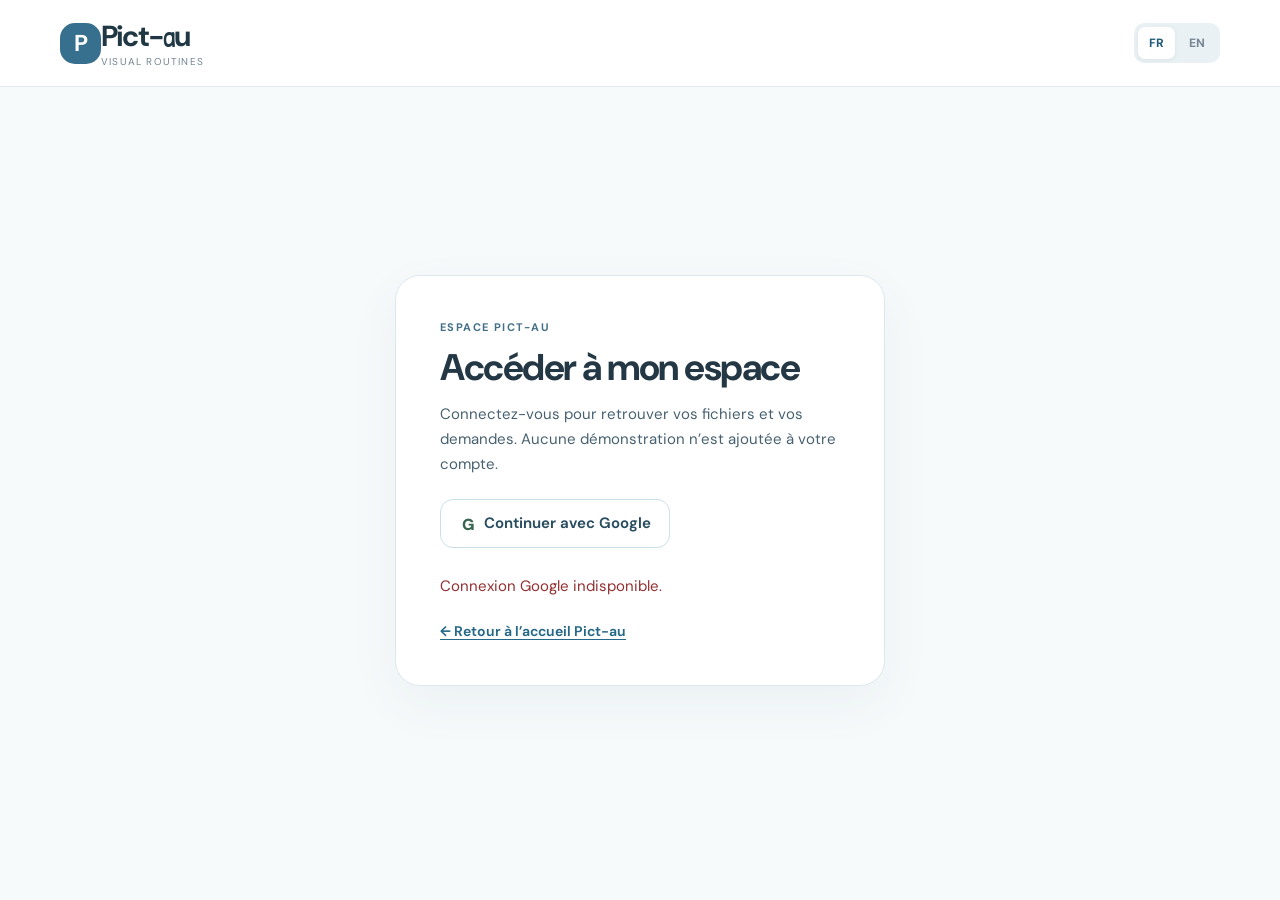
==== app/index.html @ 77f5c8ae "deploy(pictau): client et admin sécurisés — source f7d0f6900163" ====
<!doctype html>
<html lang="fr">
  <head>
    <meta charset="UTF-8" />
    <meta name="viewport" content="width=device-width, initial-scale=1, viewport-fit=cover" />
    <meta name="theme-color" content="#f5f5f2" />
    <meta name="description" content="Pict-au — bibliothèque de pictogrammes et routines visuelles." />
    <title>Pict-au — Pictogrammes et routines</title>
    <link rel="preconnect" href="https://fonts.googleapis.com" />
    <link rel="preconnect" href="https://fonts.gstatic.com" crossorigin />
    <link href="https://fonts.googleapis.com/css2?family=DM+Sans:wght@400;500;600;700&family=Patrick+Hand&display=swap" rel="stylesheet" />
    <link rel="stylesheet" href="./src/styles.css" />
    <link rel="stylesheet" href="./src/landing.css" />
  <meta name="pictau-site-app" content="true"></head>
  <body>
    <div id="app"></div>
    <noscript>Activez JavaScript pour utiliser Pict-au.</noscript>
    <script type="module" src="./src/app.js"></script>
  </body>
</html>
---- app/src/styles.css ----
:root{font-family:"DM Sans",system-ui,-apple-system,BlinkMacSystemFont,"Segoe UI",sans-serif;color:#25313b;background:#f4f5f3;font-synthesis:none}*{box-sizing:border-box}body{margin:0;min-width:320px}button,input,select{font:inherit}button{cursor:pointer}button:disabled{cursor:not-allowed;opacity:.45}button:focus-visible,input:focus-visible,select:focus-visible{outline:3px solid #84b0e9;outline-offset:2px}a{color:inherit}svg{display:block}p{line-height:1.58}.app-shell{display:grid;grid-template-columns:245px minmax(0,1fr);min-height:100vh}.sidebar{background:#fff;border-right:1px solid #e9eceb;padding:30px 17px 20px;position:sticky;top:0;align-self:start;height:100vh;display:flex;flex-direction:column;gap:25px}.brand{display:inline-flex;align-items:center;gap:11px;text-decoration:none;margin:0 12px}.brand-mark{width:41px;height:41px;background:#376f9e;color:#fff;border-radius:14px;display:grid;place-items:center;font-size:23px;font-weight:700;box-shadow:0 8px 14px #376f9e21}.brand-text{font-size:29px;letter-spacing:-1.8px;font-weight:700;line-height:1.05;color:#243442;white-space:nowrap}.brand-hand{font-family:"Patrick Hand","Comic Sans MS",cursive;font-weight:400;display:inline-block;font-size:1.12em;vertical-align:-.03em}.brand-caption{font-size:10px;letter-spacing:.12em;color:#94a1ac;text-transform:uppercase;margin-top:3px}.side-label{font-size:11px;font-weight:700;text-transform:uppercase;letter-spacing:.14em;color:#a0abb0;margin:4px 12px 8px}.side-links{display:grid;gap:5px}.side-link{border:0;background:transparent;display:flex;align-items:center;gap:13px;width:100%;color:#697985;border-radius:12px;padding:13px 14px;text-align:left;font-size:14px;font-weight:600;transition:background .15s,color .15s}.side-link:hover{background:#f2f6fa;color:#346d9a}.side-link.active{color:#296496;background:#e9f2f8}.side-link .nav-icon{width:20px;height:20px;flex:0 0 auto}.side-count{background:#d5e6f2;border-radius:8px;font-size:11px;padding:2px 7px;margin-left:auto;color:#265b81}.sidebar-footer{margin-top:auto;background:#f4f7f8;border-radius:15px;padding:16px;color:#667884}.sidebar-footer strong{display:block;color:#2a4355;font-size:13px;margin-bottom:6px}.sidebar-footer p{font-size:12px;margin:0;line-height:1.5}.workspace{min-width:0}.topbar{height:84px;background:#fafbfa;border-bottom:1px solid #e9edec;display:flex;align-items:center;justify-content:space-between;padding:0 clamp(20px,4vw,58px);gap:16px}.topbar-heading{display:flex;align-items:center;gap:12px}.eyebrow{font-size:10px;font-weight:800;letter-spacing:.16em;color:#8796a0;text-transform:uppercase}.topbar-title{font-size:18px;font-weight:700;color:#263b49;margin:3px 0 0}.topbar-actions{display:flex;align-items:center;gap:12px}.lang-switch{display:flex;gap:3px;background:#e9eef0;padding:4px;border-radius:10px}.lang-btn{border:0;border-radius:7px;background:transparent;padding:8px 11px;color:#778793;font-size:12px;font-weight:800}.lang-btn.active{background:white;color:#285f8c;box-shadow:0 1px 5px #00000010}.avatar{width:34px;height:34px;border-radius:50%;background:#dcecf5;display:grid;place-items:center;color:#31698e;font-weight:800;font-size:13px}.main{max-width:1510px;margin:0 auto;padding:34px clamp(20px,4vw,58px) 80px}.page-intro{display:flex;align-items:center;justify-content:space-between;gap:24px;margin-bottom:26px}.page-intro h1{font-size:clamp(26px,3vw,36px);margin:0 0 8px;letter-spacing:-1.4px;color:#263b49;line-height:1.15}.page-intro p{color:#7b8a95;margin:0;font-size:14px}.count-badge{white-space:nowrap;background:#e8f1f7;border-radius:9px;padding:9px 12px;color:#3977a6;font-size:12px;font-weight:700}.hero{background:linear-gradient(108deg,#eaf2f9 0%,#e0eff2 100%);border:1px solid #dbe7ec;border-radius:20px;min-height:200px;padding:30px 36px;display:grid;grid-template-columns:minmax(0,1fr) 230px;position:relative;overflow:hidden;gap:20px;margin-bottom:25px}.hero::after{content:"";position:absolute;width:320px;height:320px;border:1px solid #b6d2e2;border-radius:50%;right:-160px;bottom:-225px}.hero-label{font-size:10px;text-transform:uppercase;letter-spacing:.18em;font-weight:800;color:#5986a4;margin-bottom:14px}.hero h2{font-size:clamp(22px,2.6vw,30px);letter-spacing:-1.25px;line-height:1.18;max-width:490px;margin:0 0 11px;color:#22455c}.hero p{font-size:13px;max-width:480px;color:#638094;margin:0 0 22px}.hero-display{display:flex;align-items:center;justify-content:center;transform:rotate(8deg)}.hero-icon{width:132px;height:132px;background:white;box-shadow:0 18px 28px #376f9e26;border-radius:17px;display:grid;place-items:center;padding:18px;border:7px solid #356fa0}.hero-icon svg{width:100%;height:100%}.btn{border:1px solid transparent;border-radius:11px;display:inline-flex;align-items:center;justify-content:center;gap:9px;padding:11px 17px;font-size:13px;font-weight:700;min-height:43px;white-space:nowrap}.btn-primary{background:#3476a7;color:#fff;box-shadow:0 5px 12px #3476a720}.btn-primary:hover:not(:disabled){background:#255f8e}.btn-light{background:white;border-color:#dce5eb;color:#4c6f88}.btn-light:hover:not(:disabled){background:#f5f9fc}.btn-quiet{background:transparent;border-color:#dce4e8;color:#597489}.btn-small{min-height:34px;padding:7px 10px;font-size:12px;border-radius:9px}.btn-icon{width:17px;height:17px}.toolbar{background:#fff;border:1px solid #ebeeef;box-shadow:0 4px 12px #182f4b05;border-radius:16px;padding:17px 18px;display:flex;align-items:end;gap:14px;margin-bottom:25px;flex-wrap:wrap}.control{display:grid;gap:7px;min-width:0}.control>label{font-size:11px;font-weight:700;color:#6e808e}.control input:not([type="checkbox"]):not([type="color"]):not([type="range"]),.control select{border:1px solid #e1e7eb;background:#fff;border-radius:9px;height:43px;padding:0 12px;color:#3d5363;min-width:0;width:100%;outline-offset:2px}.search-field{flex:2 1 260px}.search-input-wrap{display:flex;position:relative;align-items:center}.search-input-wrap .nav-icon{position:absolute;left:14px;color:#9daab4}.search-input-wrap input{padding-left:42px!important}.filter-field{flex:1 1 160px}.section-heading{display:flex;align-items:center;justify-content:space-between;gap:12px;margin:0 0 15px}.section-heading h2{font-size:18px;letter-spacing:-.5px;margin:0;color:#2a4251}.section-heading .muted{font-size:12px}.muted{color:#8695a0}.picto-grid{display:grid;grid-template-columns:repeat(4,minmax(0,1fr));gap:18px}.sample-card{background:#fff;border:1px solid #e9eff0;border-radius:16px;padding:14px;min-width:0;transition:box-shadow .16s,transform .16s}.sample-card:hover{box-shadow:0 12px 26px #1b415811;transform:translateY(-2px)}.sample-visual{min-height:157px;background:#f4f6f5;border-radius:11px;display:grid;place-items:center;padding:14px}.sample-visual .picto{max-width:138px;max-height:138px}.sample-meta{padding:12px 2px 8px}.sample-title{font-size:14px;font-weight:800;color:#2b4050;white-space:nowrap;overflow:hidden;text-overflow:ellipsis}.sample-theme{font-size:11px;color:#97a3ab;margin-top:5px}.card-actions{display:flex;gap:7px;justify-content:space-between}.card-actions .btn{flex:1}.empty{background:white;border:1px dashed #d9e3e9;border-radius:17px;text-align:center;padding:54px 20px;color:#6e8292}.empty h2{color:#304d62;margin:12px 0 6px}.empty p{max-width:430px;margin:0 auto 22px;font-size:13px}.empty-icon{background:#edf4f8;color:#3f7ea6;border-radius:18px;display:grid;place-items:center;margin:0 auto;width:66px;height:66px}.empty-icon svg{width:30px;height:30px}.picto{display:flex;flex-direction:column;overflow:hidden;background:white;border:var(--stroke,1.2mm) solid #101316;width:100%;height:100%;min-width:0;min-height:0}.picto-art{flex:1;min-height:0;padding:11%;display:grid;place-items:center;overflow:hidden}.picto-art svg{width:100%;height:100%;max-height:100%}.picto-label{flex:none;height:var(--band,12mm);border-top:var(--line,.8mm) solid #111;display:flex;align-items:center;justify-content:center;padding:1mm 2mm;overflow:hidden;color:var(--fontcolor,#111);font-size:var(--font,14pt);font-family:"Patrick Hand","Comic Sans MS",cursive;white-space:nowrap;text-align:center;line-height:1}.picto-thumbnail{width:125px;height:125px;--band:26px;--stroke:3px;--line:2px;--font:15px}.picto-thumbnail .picto-art{padding:8%}.color-shell{padding:var(--colorwidth,4px);background:var(--bordercolor,#4775a9);display:inline-grid;place-items:stretch;line-height:0}.color-shell.no-color{padding:0;background:transparent}.page-two-col{display:grid;grid-template-columns:minmax(0,1.4fr) minmax(295px,.8fr);align-items:start;gap:22px}.panel{border:1px solid #e8eff0;border-radius:17px;background:white;padding:22px;min-width:0}.panel-title{margin:0 0 8px;font-size:18px;color:#2b4353;letter-spacing:-.5px}.panel-copy{margin:0 0 20px;color:#8797a2;font-size:13px}.routine-stage{background:#f5f7f7;border:1px dashed #d3e0e5;border-radius:15px;padding:22px 17px;overflow-x:auto;min-height:210px;display:flex;align-items:center;scrollbar-width:thin}.routine-strip{display:flex;flex:0 0 auto;width:max-content;gap:var(--gap,1.2mm);background:var(--routine-color,#4775a9);padding:var(--edge,1.2mm);line-height:0}.routine-strip.no-color{background:#fff}.routine-strip .picto{flex:0 0 auto;width:var(--width);height:var(--height);--stroke:var(--stroke-value);--band:var(--band-value);--font:var(--font-value);--line:var(--line-value)}.routine-strip .picto-art{padding:9%}.routine-strip .picto-label{font-family:"Patrick Hand","Comic Sans MS",cursive}.routine-items{margin-top:19px;display:grid;gap:8px}.routine-line{display:flex;align-items:center;gap:9px;border:1px solid #edf0f1;border-radius:10px;padding:10px 11px;min-width:0}.routine-number{background:#e8f2f8;color:#4279a1;border-radius:8px;padding:5px 8px;font-size:12px;font-weight:800}.routine-name{flex:1;font-size:13px;font-weight:700;min-width:0;overflow:hidden;text-overflow:ellipsis;white-space:nowrap}.mini-btn{border:1px solid #e0e8eb;border-radius:7px;background:#fff;color:#648092;display:grid;place-items:center;min-width:29px;height:29px}.mini-btn:hover:not(:disabled){background:#eaf3fa}.mini-btn svg{width:14px;height:14px}.settings-grid{display:grid;grid-template-columns:1fr 1fr;gap:15px}.full-span{grid-column:1/-1}.range-header{display:flex;justify-content:space-between;align-items:center;font-size:12px;color:#627587}.range-header output{font-weight:800;color:#315f84}input[type="range"]{accent-color:#3975a5;width:100%}.color-select{display:flex;gap:9px;align-items:center}.color-select input[type="color"]{width:44px;height:43px;border:1px solid #d8e5e9;padding:3px;border-radius:9px;background:white;cursor:pointer}.color-select small{font-size:12px;color:#7d8c95}.toggle-row{display:flex;align-items:center;gap:9px;color:#50697b;font-size:12px}.toggle-row input{accent-color:#3975a5}.notice{padding:12px 14px;background:#fff8e7;color:#8d6931;border:1px solid #f1dfaf;border-radius:10px;font-size:12px;line-height:1.5}.notice.blue{background:#edf6fb;border-color:#d4e5ee;color:#53768e}.page-bottom{margin-top:22px;border-top:1px solid #e2e8e9;padding-top:15px;font-size:11px;color:#9aa7af}.admin-title{display:flex;gap:9px;align-items:center}.admin-title .label-tag{background:#fff1dc;color:#b0803c;border-radius:6px;padding:4px 8px;font-size:10px;font-weight:800}.admin-stage{min-height:360px;background:#f5f7f7;border:1px dashed #d3e0e5;border-radius:14px;display:flex;justify-content:center;align-items:center;padding:25px;overflow:auto}.admin-stage .picto-wrapper{width:max-content}.admin-preview-caption{color:#7e919d;text-align:center;font-size:12px;margin:14px 0 0}.admin-actions{display:flex;gap:10px;flex-wrap:wrap}.table-tags{display:flex;gap:7px;flex-wrap:wrap;margin-bottom:22px}.tag{background:#f3f7f9;border:1px solid #e2ebef;border-radius:999px;padding:8px 13px;font-size:12px;color:#567487;font-weight:700;white-space:nowrap}.tag.active{background:#3373a3;color:#fff;border-color:#3373a3}.toast{position:fixed;z-index:20;bottom:28px;right:28px;background:#243e50;color:#fff;border-radius:12px;box-shadow:0 12px 30px #0002;padding:13px 18px;max-width:400px;font-size:13px}.mobile-nav{display:none}.mobile-brand{display:none}.tablet-note{font-size:12px;color:#8495a0}.print-sheet{display:none}.skip{position:absolute;top:-60px;left:10px;padding:10px 14px;background:#fff;z-index:100}.skip:focus{top:10px}
@media (max-width:1240px){.picto-grid{grid-template-columns:repeat(3,minmax(0,1fr))}.page-two-col{grid-template-columns:minmax(0,1fr) minmax(260px,.82fr)}.hero{grid-template-columns:1fr 150px}}
@media (max-width:1030px){.app-shell{grid-template-columns:76px minmax(0,1fr)}.sidebar{padding:22px 10px}.sidebar .brand-text,.side-label,.side-link span,.side-count,.sidebar-footer,.brand-caption{display:none}.sidebar .brand{margin:0 auto}.side-link{justify-content:center;padding:14px 0}.side-link .nav-icon{width:22px;height:22px}.page-two-col{grid-template-columns:1fr}.settings-grid{grid-template-columns:repeat(2,minmax(0,1fr))}.admin-stage{min-height:265px}}
@media (max-width:780px){.app-shell{display:block}.sidebar{display:none}.topbar{height:66px;padding:0 19px}.mobile-brand{display:flex;align-items:center;gap:8px}.topbar-heading{display:none}.mobile-brand .brand-text{font-size:26px}.mobile-brand .brand-mark{width:32px;height:32px;border-radius:10px;font-size:18px}.main{padding:23px 17px 103px}.mobile-nav{position:fixed;display:grid;grid-template-columns:repeat(3,minmax(0,1fr));bottom:0;left:0;right:0;z-index:15;padding:8px max(7px,env(safe-area-inset-right)) calc(8px + env(safe-area-inset-bottom));background:#fff;border-top:1px solid #e7ecef;box-shadow:0 -5px 20px #294b5a0b}.mobile-nav .mobile-link{display:grid;justify-items:center;gap:3px;border:0;background:transparent;border-radius:10px;color:#8193a1;font-size:11px;font-weight:800;padding:7px 5px}.mobile-nav .mobile-link.active{background:#ebf4fa;color:#2e729f}.mobile-nav svg{width:21px;height:21px}.toast{bottom:95px;left:17px;right:17px;max-width:none}.hero{padding:25px 23px;min-height:185px;grid-template-columns:minmax(0,1fr) 110px}.hero-icon{width:92px;height:92px;padding:9px;border-width:5px;border-radius:13px}.hero p{font-size:12px}.picto-grid{grid-template-columns:repeat(3,minmax(0,1fr));gap:10px}.sample-card{padding:9px;border-radius:13px}.sample-visual{min-height:120px;padding:8px}.picto-thumbnail{width:100px;height:100px;--band:23px;--stroke:2px;--line:1.5px;--font:13px}.sample-meta{padding:10px 2px 7px}.sample-title{font-size:12px}.sample-theme{font-size:10px}.card-actions .btn{font-size:11px;padding:7px 6px}.panel{padding:17px}.page-intro{align-items:start}.page-intro h1{font-size:27px}}
@media (max-width:520px){.hero{grid-template-columns:1fr}.hero-display{display:none}.hero h2{font-size:25px}.picto-grid{grid-template-columns:repeat(2,minmax(0,1fr));gap:11px}.toolbar{padding:14px;gap:12px}.search-field{flex-basis:100%}.filter-field{flex:1 1 calc(50% - 12px)}.page-intro h1{font-size:27px}.count-badge{font-size:10px;padding:8px}.page-two-col{gap:15px}.settings-grid{gap:13px}.routine-stage{padding:18px 10px}.mobile-nav .mobile-link{font-size:10px}.admin-actions .btn{flex:1}.hero-label{margin-bottom:9px}.hero p{margin-bottom:16px}}
@media(prefers-reduced-motion:reduce){*{scroll-behavior:auto!important;transition:none!important;animation:none!important}}
@media print{@page{size:auto;margin:10mm}html,body{background:#fff!important;margin:0!important}.sidebar,.topbar,.mobile-nav,.main>*:not(.print-sheet),.toast{display:none!important}.app-shell,.workspace,.main{display:block!important;margin:0!important;padding:0!important;max-width:none!important}.print-sheet{display:block!important}.print-title{font-family:Arial,sans-serif;font-size:10pt;margin-bottom:6mm}.routine-strip{break-inside:avoid;page-break-inside:avoid;background:var(--routine-color,#4775a9)!important;-webkit-print-color-adjust:exact;print-color-adjust:exact}.routine-strip .picto{break-inside:avoid}.routine-strip .picto svg{max-width:100%}}

@media (pointer:coarse){.mini-btn{min-width:40px;height:40px}.btn-small{min-height:43px}}

/* Une démo publique ne présente pas le faux espace administrateur. */
.mobile-nav.public{grid-template-columns:repeat(2,minmax(0,1fr))}

/* Corrections issues de la revue visuelle des captures Chrome réelles. */
.search-input-wrap .nav-icon{width:19px;height:19px;flex:0 0 19px;pointer-events:none;z-index:1}
.brand-text{display:block}
.brand-caption{display:block}
.mobile-brand{text-decoration:none;color:inherit;min-width:0}
@media(max-width:520px){.page-intro .count-badge{max-width:120px;white-space:normal;text-align:center}}

/* Retour accueil depuis les écrans app */
.mobile-nav{grid-template-columns:repeat(4,minmax(0,1fr))}
.mobile-nav.public{grid-template-columns:repeat(3,minmax(0,1fr))}
.side-link.active{color:#1d211e;background:#f0f2ee}
.side-link:hover{color:#252d26;background:#f4f5f2}
.brand-mark{background:#242b25;box-shadow:none}
.topbar{background:#fff}.lang-switch{background:#eff1ed}.lang-btn.active{color:#232923}
.hero{background:linear-gradient(110deg,#f3f5f1,#e8ece7);border-color:#e4e9e4}
.hero h2{color:#242a24}.hero-label{color:#667969}.hero p{color:#748274}
.btn-primary{background:#28302a;box-shadow:none}.btn-primary:hover:not(:disabled){background:#111711}
.btn-light{color:#354038}.count-badge{background:#eef1ed;color:#45564a}
.tag.active{background:#28332a;border-color:#28332a}
.sample-card:hover{box-shadow:0 12px 26px #0000000c}


/* Super admin — maquette locale seulement, jamais dans le build public. */
.admin-ui{color:#242924;max-width:1340px;margin:auto}
.admin-ui-title{display:flex;align-items:center;justify-content:space-between;margin:6px 0 24px}
.admin-ui-title h1{font-size:clamp(28px,3vw,36px);letter-spacing:-1.4px;margin:8px 0}
.admin-ui-title p{font-size:13px;color:#788278;line-height:1.65;margin:0}
.admin-tabs{display:flex;flex-wrap:wrap;gap:9px;border-bottom:1px solid #e3e7e1;padding-bottom:16px;margin-bottom:22px}
.admin-tab{display:flex;align-items:center;gap:8px;background:#fff;border:1px solid #e3e7e1;border-radius:11px;padding:11px 15px;color:#626a61;font-size:12px;font-weight:800}
.admin-tab svg{height:18px;width:18px}.admin-tab.active{color:#fff;background:#252d26;border-color:#252d26}
.admin-overview-grid{display:grid;grid-template-columns:repeat(3,minmax(0,1fr));gap:16px;margin-bottom:22px}
.admin-stat{background:#fff;border:1px solid #e6eae4;border-radius:15px;padding:22px;min-height:130px;display:flex;flex-direction:column}
.admin-stat>span{font-size:11px;color:#798278;font-weight:700}
.admin-stat>strong{font-size:29px;letter-spacing:-1px;margin:13px 0 5px}
.admin-stat>small{color:#939b90;font-size:11px}.admin-big-icon{width:27px;height:27px;color:#2c352c}
.admin-dual-panels{display:grid;grid-template-columns:minmax(0,1.4fr) minmax(265px,.7fr);gap:18px}
.admin-surface{background:#fff;border:1px solid #e4e9e3;border-radius:17px;padding:22px;min-width:0;margin-bottom:18px}
.admin-surface h2{font-size:18px;letter-spacing:-.6px;margin:0 0 7px;color:#293029}
.admin-surface>p,.admin-surface-head p{color:#859084;line-height:1.6;font-size:12px;margin:0 0 20px}
.admin-surface-head{display:flex;gap:12px;align-items:center;justify-content:space-between;margin-bottom:18px}
.admin-action-link{border:0;background:transparent;font-weight:800;color:#424e40;font-size:12px}
.admin-bank-grid{display:grid;grid-template-columns:repeat(3,minmax(0,1fr));gap:13px}
.admin-bank-card{border:1px solid #ebeeeb;border-radius:13px;padding:12px;text-align:center;min-width:0}
.admin-bank-card .color-shell{width:100%;max-width:128px}
.admin-bank-card .picto-thumbnail{max-width:100%;aspect-ratio:1}
.admin-bank-card strong{display:block;margin-top:9px;font-size:12px;overflow:hidden;text-overflow:ellipsis;white-space:nowrap}
.admin-bank-card small{display:block;color:#98a098;font-size:10px;margin-top:4px}
.admin-feature-action{width:100%;display:flex;align-items:center;gap:10px;text-align:left;border:1px solid #ecefec;background:#fff;padding:13px 11px;border-radius:11px;font-weight:700;color:#354036;font-size:12px;margin-top:10px}
.admin-feature-action:hover{background:#f6f8f5}.admin-feature-action svg{width:18px;height:18px;flex:0 0 auto}.admin-feature-action .btn-icon{margin-left:auto}
.admin-chip{display:inline-flex;color:#687567;background:#f1f4ef;border-radius:999px;padding:7px 10px;font-size:10px;font-weight:800;white-space:nowrap}
.admin-surface-note{font-size:12px;padding:14px 16px;background:#f6f8f4;color:#667364;border-radius:11px;display:flex;align-items:start;gap:9px;line-height:1.5}
.admin-surface-note svg{flex:none;margin-top:2px}
.admin-tool-grid{display:grid;grid-template-columns:repeat(3,minmax(0,1fr));gap:16px}
.admin-tool{border:1px solid #e7eae5;border-radius:14px;padding:20px;display:flex;flex-direction:column;align-items:start}
.admin-tool-icon{width:45px;height:45px;background:#f1f3ef;display:grid;place-items:center;border-radius:12px}
.admin-tool-icon svg{width:22px;height:22px}
.admin-tool h3{font-size:15px;letter-spacing:-.4px;margin:20px 0 8px}
.admin-tool p{font-size:12px;line-height:1.7;color:#859085;margin:0 0 20px;flex:1}
.admin-tool .btn{white-space:normal;text-align:center}
@media(max-width:1100px){.admin-dual-panels{grid-template-columns:1fr}.admin-tool-grid{grid-template-columns:1fr 1fr}}
@media(max-width:680px){.admin-tabs{display:grid;grid-template-columns:1fr 1fr;gap:8px}.admin-tab{font-size:11px;padding:10px}.admin-overview-grid{grid-template-columns:1fr;gap:10px}.admin-stat{min-height:100px;padding:14px}.admin-stat>strong{margin:7px 0 1px}.admin-surface{padding:16px}.admin-bank-grid{grid-template-columns:repeat(2,minmax(0,1fr))}.admin-tool-grid{grid-template-columns:1fr}.admin-ui-title{margin:0 0 18px}}

.login-control{display:inline-flex;align-items:center;justify-content:center;gap:7px;border-radius:9px;border:1px solid #d5ddd5;background:#fff;color:#232923;min-height:40px;padding:8px 11px;font-weight:800;font-size:11px;white-space:nowrap}
.login-google:hover:not(:disabled){background:#f2f4f1}
.google-letter{display:grid;place-items:center;width:18px;height:18px;font-weight:900;font-size:16px;color:#3a6650}
.login-identity{display:flex;align-items:center;gap:7px;min-width:0}
.login-username{color:#596459;max-width:134px;overflow:hidden;text-overflow:ellipsis;white-space:nowrap;font-size:11px}
.login-signout{min-height:35px;padding:7px 9px}
@media(max-width:520px){.topbar-actions{gap:7px}.topbar-actions .login-google{font-size:10px;padding:7px 8px;min-height:38px}.topbar-actions .login-username{max-width:80px;font-size:10px}.topbar-actions .login-signout{font-size:10px;padding:7px 8px}}


/* Import manuel Super Admin (brouillon privé, pas de publication). */
.admin-import-panel{border-color:#d6e4ed}
.admin-import-form{display:grid;grid-template-columns:repeat(2,minmax(0,1fr));gap:15px}
.admin-import-form .control{min-width:0}
.admin-import-form input[type="file"]{width:100%;max-width:100%;padding:10px;border-radius:9px;border:1px solid #dce7ec;background:#fff;color:#243b48;font-size:12px}
.admin-import-form small{color:#6b7e8b;font-size:11px;line-height:1.6;overflow-wrap:anywhere}
.admin-import-form .control select,.admin-import-form .control input[type="text"]{border:1px solid #dce7ec;min-height:42px}
.admin-import-actions{grid-column:1/-1;display:flex;align-items:center;gap:14px;flex-wrap:wrap}
.admin-import-actions .btn{white-space:normal}
.admin-import-alert,.admin-import-success{padding:11px 14px;margin:14px 0 0;border-radius:10px;font-size:12px;line-height:1.5}
.admin-import-alert{color:#8a2323;background:#fff1f1;border:1px solid #f0cece}
.admin-import-success{color:#1d654e;background:#eef9f3;border:1px solid #d4ecdf}
@media(max-width:680px){.admin-import-form{grid-template-columns:1fr}.admin-import-panel .admin-surface-head{align-items:flex-start;flex-wrap:wrap}.admin-import-actions{display:grid;grid-template-columns:1fr}.admin-import-actions .btn{width:100%}}


/* Aperçu authentifié des sources PNG privées, séparé des gabarits de démonstration. */
.admin-preview-button{width:100%;margin-top:11px;font-size:11px;white-space:normal}
.admin-preview-button svg{width:15px;height:15px}
.admin-private-preview{margin-top:20px;padding:clamp(15px,3vw,25px);border:1px solid #d8e6ed;border-radius:13px;background:#f9fcfd;min-width:0}
.admin-preview-heading{display:flex;align-items:start;justify-content:space-between;flex-wrap:wrap;gap:12px;margin-bottom:16px}
.admin-preview-heading h3{font-size:17px;color:#253f4e;margin:0 0 6px;overflow-wrap:anywhere}
.admin-preview-heading p{color:#5e7581;font-size:12px;line-height:1.5;margin:0}
.admin-preview-image{display:block;width:auto;height:auto;max-width:100%;max-height:min(62vh,520px);object-fit:contain;margin:0 auto;border:1px solid #e0e7eb;background:#fff;border-radius:5px}
@media(max-width:520px){.admin-preview-heading .btn{min-height:39px}.admin-preview-image{max-height:48vh}}


/* Banque réelle : recherche locale clairement bornée aux 100 derniers imports. */
.admin-bank-controls{display:grid;grid-template-columns:minmax(180px,2fr) repeat(3,minmax(115px,1fr));align-items:end;gap:13px;margin:16px 0 12px}
.admin-bank-controls .control{min-width:0}
.admin-bank-controls input[type="search"],.admin-bank-controls select{width:100%;min-width:0;min-height:42px;border:1px solid #dce7ec;border-radius:9px;background:#fff;color:#2b404b;padding:0 11px;font-size:12px}
.admin-bank-controls label{font-size:11px;font-weight:700;color:#586b76}
.admin-bank-summary{font-size:12px;line-height:1.5;color:#647d8b;margin:0 0 15px;overflow-wrap:anywhere}
.admin-preview-technical{font-size:13px;font-weight:750;color:#294b5f;text-align:center;margin:13px 0 5px}
.admin-preview-advisory{font-size:11px;color:#6b7d84;line-height:1.55;text-align:center;margin:0}
@media(max-width:1080px){.admin-bank-controls{grid-template-columns:repeat(2,minmax(0,1fr))}.admin-bank-query{grid-column:1/-1}}
@media(max-width:520px){.admin-bank-controls{grid-template-columns:minmax(0,1fr) minmax(0,1fr);gap:9px}.admin-bank-controls .control>label{font-size:10px}.admin-bank-controls input[type="search"],.admin-bank-controls select{font-size:12px}.admin-bank-query{grid-column:1/-1}}


/* Pagination sécurisée de la banque : total compté par Supabase. */
.admin-bank-pagination{display:flex;align-items:center;justify-content:space-between;gap:12px;margin-top:18px;padding:14px 0 2px;border-top:1px solid #e4ebef}
.admin-bank-pagination>span{font-size:12px;color:#637b87;text-align:center;line-height:1.45;overflow-wrap:anywhere}
.admin-bank-pagination .btn{min-height:40px}
.admin-bank-pagination .btn:disabled{opacity:.4;cursor:not-allowed}
@media(max-width:520px){.admin-bank-pagination{gap:7px}.admin-bank-pagination>span{font-size:10px}.admin-bank-pagination .btn{min-width:0;padding:8px;font-size:11px}}


/* Revue locale bilingue du brouillon : aucune écriture tant que RLS UPDATE n'est pas validée. */
.admin-draft-editor{border-color:#cfdfed;background:#fbfdff}
.admin-draft-editor .admin-import-form{margin-top:17px}
.admin-draft-preview-label{display:flex;align-items:center;justify-content:center;min-height:44px;background:#fff;border:1px solid #dbe5ed;border-radius:9px;text-align:center;padding:8px 12px;color:#233c4d;font-size:15px;font-weight:750;overflow-wrap:anywhere}
.admin-draft-disabled{font-size:12px;line-height:1.6;color:#765b2e;background:#fff8e7;border:1px solid #f0dfb7;padding:11px 14px;border-radius:10px;margin-top:14px}
.admin-preview-download{display:flex;justify-content:center;margin:14px 0 2px}
.admin-draft-editor .admin-import-actions .btn:disabled{opacity:.5;cursor:not-allowed}
@media(max-width:680px){.admin-draft-editor .admin-import-form{grid-template-columns:1fr}.admin-draft-editor .admin-import-actions{display:flex;flex-direction:column;align-items:stretch}.admin-draft-editor .admin-import-actions .btn{width:100%}}


/* Précontrôle non publiant, distinct de la validation graphique et juridique. */
.admin-quality-review{margin-top:18px;border-top:1px solid #dee8ee;padding-top:16px}
.admin-quality-review h4{font-size:13px;color:#263f4b;margin:8px 0 12px}
.admin-quality-checks{display:grid;grid-template-columns:repeat(2,minmax(0,1fr));gap:8px}
.admin-quality-check{display:flex;align-items:flex-start;gap:8px;padding:9px;border-radius:8px;background:#fff;border:1px solid #e3e9ec;font-size:12px;line-height:1.4}
.admin-quality-state{font-size:10px;font-weight:800;white-space:nowrap;border-radius:7px;padding:3px 6px}
.admin-quality-state.is-ok{color:#22644b;background:#eaf8ef}
.admin-quality-state.is-warning{color:#805015;background:#fff0d3}
.admin-quality-review ul{padding-left:23px;font-size:12px;line-height:1.7;color:#4c6573}
.admin-quality-warning{font-size:11px;line-height:1.6;color:#6d4d17;background:#fff7e6;padding:10px 12px;border-radius:8px;margin-top:10px}
@media(max-width:620px){.admin-quality-checks{grid-template-columns:1fr}}


/* Tableaux de communication de démonstration : grille distincte des jonctions de routine. */
.board-workspace>.notice.blue{margin:0 0 18px}
.board-columns{margin-bottom:20px}
.board-preview-title{font-size:16px;font-weight:800;color:#2c4453;text-align:center;overflow-wrap:anywhere;margin:12px 0}
.board-preview-stage{background:#f5f7f7;border:1px dashed #d5e2e7;border-radius:14px;padding:15px;overflow:auto;min-height:200px}
.board-demo-grid{display:grid;grid-template-columns:repeat(var(--board-cols),var(--board-width));grid-auto-rows:var(--board-height);gap:2mm;width:max-content;padding:3mm;background:white}
.board-demo-cell{width:var(--board-width);height:var(--board-height);min-width:0;min-height:0;break-inside:avoid;page-break-inside:avoid}
.board-demo-cell>.picto{width:100%;height:100%}
.board-section-title{margin:18px 0 4px;font-size:14px;color:#314657}
.board-print-button{width:100%;margin-top:20px}
.board-palette-panel{margin-top:19px}
.board-palette{display:grid;grid-template-columns:repeat(4,minmax(0,1fr));gap:10px}
.board-palette-item{border:1px solid #dfe8ec;background:#fff;border-radius:12px;padding:12px 8px;display:flex;flex-direction:column;gap:8px;justify-content:center;align-items:center;text-align:center;color:#39515d;font-size:12px;font-weight:700;min-width:0}
.board-palette-item:hover:not(:disabled){background:#f0f6f8;border-color:#a8c8d7}
.board-palette-item .nav-icon{width:17px;height:17px}
.board-palette-art{display:block;width:72px;height:72px;max-width:100%}
.board-palette-art svg{height:100%;width:100%}
.board-print-title{font-size:14pt;text-align:center;font-family:Arial,sans-serif;margin:0 0 7mm}
.mobile-nav.public{grid-template-columns:repeat(4,minmax(0,1fr))}
.mobile-nav.has-admin{grid-template-columns:repeat(5,minmax(0,1fr))}
@media(max-width:1050px){.board-palette{grid-template-columns:repeat(3,minmax(0,1fr))}}
@media(max-width:780px){.board-palette{grid-template-columns:repeat(4,minmax(0,1fr))}}
@media(max-width:520px){
 .picto-grid .card-actions{flex-direction:column}
 .picto-grid .card-actions .btn{width:100%;font-size:11px;min-width:0}
 .board-palette{grid-template-columns:repeat(3,minmax(0,1fr))}
 .board-palette-art{width:58px;height:58px}
 .board-palette-item{font-size:11px;padding:8px 5px}
 .mobile-nav.has-admin .mobile-link{font-size:9px;padding:7px 2px}
 .board-preview-stage{padding:9px}
}
@media print{
 .board-workspace{display:none!important}
 .board-print-sheet{display:block!important}
 .board-print-sheet .board-demo-grid{padding:0;gap:2mm;margin:0 auto;max-width:100%}
 .board-print-sheet .board-demo-cell{break-inside:avoid;page-break-inside:avoid}
 .board-print-sheet .picto{print-color-adjust:exact;-webkit-print-color-adjust:exact}
}


/* Header mobile : compte Google toujours visible sans étouffer la marque. */
.google-login-short{display:none}
@media(max-width:520px){
 .topbar{padding:0 11px;gap:7px}
 .topbar-actions{gap:6px;flex:none}
 .mobile-brand{gap:5px;flex:0 1 auto;min-width:0;overflow:hidden}
 .mobile-brand .brand-mark{width:27px;height:27px;flex:0 0 27px;border-radius:8px;font-size:15px}
 .mobile-brand .brand-text{font-size:20px;letter-spacing:-1.2px}
 .mobile-brand .brand-caption{display:none}
 .topbar .lang-btn{padding:7px 7px;font-size:10px}
 .topbar .lang-switch{padding:3px}
 .topbar .login-google{gap:4px;padding:7px 7px;min-height:37px;font-size:10px}
 .google-login-copy{display:none}
 .google-login-short{display:inline}
 .topbar .google-letter{font-size:13px}
}
@media(max-width:355px){.mobile-brand .brand-text{font-size:18px}.topbar .login-google{padding:7px 5px}.topbar .lang-btn{padding:6px 5px}}


/* Le moteur d'illustration place la boîte d'encre SVG, pas son viewBox initial.
   Cette règle unique dessert vignettes, routine, tableaux, aperçu et impression. */
.picto[data-art-percent]{position:relative}
.picto[data-art-percent]>.picto-art{position:relative;flex:1;min-height:0;overflow:visible;padding:0;display:block}
.picto[data-art-percent] .picto-artwork{position:absolute;left:50%;top:12%;width:60%;height:60%;overflow:visible;pointer-events:none}
.picto[data-art-percent] .picto-artwork svg{display:block;width:100%;height:100%;max-width:none;max-height:none}
.picto[data-art-percent]>.picto-label{position:relative;z-index:1;background:#fff}
/* La feuille cachée doit rester mesurable pour que les calculs de dimensions
   soient les mêmes avant l'impression et dans le dialogue d'impression. */
@media screen{
  .print-sheet{display:block;position:fixed;left:0;top:0;visibility:hidden;pointer-events:none;z-index:-1}
}
@media print{
  .print-sheet{display:block;position:static;visibility:visible;pointer-events:auto;z-index:auto}
}
.admin-art-feedback{margin-top:14px}
.admin-art-feedback[hidden]{display:none}


/* Aperçu PNG authentifié : crop éphémère, même cadre de démonstration que SVG. */
.picto[data-art-percent] .picto-artwork img[data-pictau-ink]{display:block;width:100%;height:100%;object-fit:contain}
.admin-png-template{margin-top:18px;padding-top:15px;border-top:1px solid #dae5ed}
.admin-png-template h4{font-size:13px;color:#314b5c;margin:0 0 14px}
.admin-png-template>p{color:#687d88;font-size:11px;line-height:1.55;text-align:center;margin:13px 0 4px}
.admin-png-stage{display:flex;justify-content:center;align-items:center;overflow:auto;padding:16px 8px;background:#f4f7f8;border:1px dashed #d0e0e7;border-radius:11px}
.admin-png-cell{flex:0 0 auto;min-width:0;max-width:100%}
.admin-png-cell>.picto{width:100%;height:100%}


/* Parcours de demandes : distinct du catalogue de démonstration et privé par RLS. */
.request-center,.request-admin-panel{background:#fff;border:1px solid #e1e9ed;border-radius:16px;padding:20px;margin:20px 0;min-width:0}
.request-heading{display:flex;justify-content:space-between;align-items:flex-start;gap:12px;margin-bottom:12px}
.request-heading h2{font-size:18px;color:#2b4654;margin:0 0 7px}
.request-heading h3{font-size:14px;color:#2b4654;margin:0}
.request-heading p{font-size:13px;line-height:1.55;color:#677b84;margin:0}
.request-controls{display:flex;gap:9px;flex-wrap:wrap}
.request-center .btn,.request-admin-panel .btn{min-height:39px}
.request-form{margin-top:18px;display:grid;gap:14px;max-width:660px}
.request-form .control,.request-filter .control,.request-admin-detail .control{min-width:0;display:flex;flex-direction:column;gap:6px}
.request-center label,.request-admin-panel label{font-size:12px;font-weight:750;color:#3b5260}
.request-center input,.request-center textarea,.request-center select,.request-admin-panel input,.request-admin-panel textarea,.request-admin-panel select{width:100%;min-width:0;border:1px solid #ccdae1;border-radius:9px;padding:10px 12px;background:#fff;color:#223b49;font:inherit;font-size:13px}
.request-form textarea,.request-admin-detail textarea{resize:vertical;min-height:90px}
.request-form .btn{justify-self:start}
.request-callout,.request-help,.request-meta,.request-empty{font-size:12px;line-height:1.6;color:#647987}
.request-callout,.request-empty{margin:17px 0 0}
.request-success,.request-error{padding:11px 13px;border-radius:9px;margin:13px 0;font-size:12px;line-height:1.55}
.request-success{background:#eff9f4;color:#29634a}
.request-error{background:#fff0ee;color:#874034}
.request-list{display:grid;gap:12px;margin-top:15px}
.request-entry{border:1px solid #e2e9ed;border-radius:11px;padding:14px;background:#fdfefe;min-width:0}
.request-entry-head{display:flex;justify-content:space-between;align-items:flex-start;flex-wrap:wrap;gap:8px;margin-bottom:7px}
.request-entry strong{font-size:14px;color:#253c4b;overflow-wrap:anywhere}
.request-entry p{font-size:12px;line-height:1.6;color:#526976;margin:6px 0;overflow-wrap:anywhere;white-space:pre-wrap}
.request-entry .btn{margin-top:8px}
.request-status{border-radius:8px;background:#e8f2f7;color:#375b70;font-size:11px;font-weight:800;padding:5px 9px;white-space:nowrap}
.request-note{border-left:3px solid #aac6d6;padding:8px 10px;background:#f1f7f9}
.request-history{padding:10px;background:#f5f8f9;border-radius:8px;margin-top:10px}
.request-history p{margin:3px 0}
.request-admin-panel{margin-top:6px}
.request-filter{display:grid;grid-template-columns:minmax(150px,2fr) repeat(2,minmax(100px,1fr)) auto;align-items:end;gap:11px;margin:15px 0}
.request-admin-detail{margin-top:22px;padding:18px;border-top:2px solid #ccdee7;background:#f8fafb;border-radius:10px}
.request-admin-detail h3{font-size:17px;margin:0 0 12px}
.request-admin-detail form{display:grid;gap:13px;max-width:660px;margin:15px 0}
.request-admin-detail p{font-size:12px;line-height:1.6}
.admin-tabs{flex-wrap:wrap}
@media(max-width:800px){.request-filter{grid-template-columns:repeat(2,minmax(0,1fr))}.request-filter>.control:first-child{grid-column:1/-1}.request-filter>.btn{align-self:end}}
@media(max-width:520px){.request-center,.request-admin-panel{padding:14px;margin:15px 0}.request-heading h2{font-size:16px}.request-controls{display:grid;grid-template-columns:repeat(2,minmax(0,1fr));gap:7px}.request-controls .btn{font-size:11px;padding:10px 7px;min-width:0}.request-filter{grid-template-columns:minmax(0,1fr)}.request-filter>.control:first-child{grid-column:1}.request-entry{padding:11px}.request-status{font-size:10px}.request-form .btn{width:100%;justify-self:stretch}.admin-tabs{gap:5px}.admin-tab{min-width:0}}


/* Accès aux demandes immédiatement sous l'introduction, sur mobile aussi. */
.request-shortcut{margin:-5px 0 15px;min-height:39px;max-width:100%;font-size:12px}
@media(max-width:520px){.request-shortcut{width:100%;justify-content:center;margin:0 0 14px}}


/* Banque Super Admin réelle : vue liste, petites vignettes, images moyennes.
   Sources chargées uniquement via stockage privé authentifié et Blob temporaire. */
.admin-bank-view-controls{display:flex;gap:7px;flex-wrap:wrap;margin:12px 0 16px}
.admin-bank-view-controls .btn{font-size:11px;min-height:37px}
.admin-bank-view-controls .btn.is-active{background:#243f50;color:#fff;border-color:#243f50}
.admin-bank-view-controls .btn:focus-visible,.admin-bank-rename input:focus-visible{outline:3px solid #77b2d4;outline-offset:2px}
.admin-bank-grid.admin-bank-view-small{display:grid;grid-template-columns:repeat(auto-fill,minmax(145px,1fr));gap:11px}
.admin-bank-grid.admin-bank-view-medium{display:grid;grid-template-columns:repeat(auto-fill,minmax(225px,1fr));gap:16px}
.admin-bank-grid.admin-bank-view-list{display:flex;flex-direction:column;gap:9px}
.admin-bank-item{display:flex;flex-direction:column;align-items:center;gap:9px;min-width:0;text-align:left}
.admin-bank-item-meta{width:100%;min-width:0}
.admin-bank-item-meta strong{display:block;margin:0;font-size:13px;font-weight:800;white-space:normal;overflow-wrap:anywhere;color:#243e4f}
.admin-bank-item-meta small,.admin-bank-secondary{display:block;margin-top:5px;font-size:11px;color:#617987;line-height:1.5;overflow-wrap:anywhere}
.admin-bank-item-actions{width:100%;display:flex;flex-direction:column;gap:6px}
.admin-bank-item-actions .btn{width:100%;min-width:0;min-height:35px;font-size:11px;justify-content:center}
.admin-bank-thumb{width:100%;aspect-ratio:1;min-height:60px;border:1px solid #dbe6eb;border-radius:9px;display:grid;place-items:center;overflow:hidden;background:#f5f8fa;position:relative}
.admin-bank-thumb img[data-private-thumb]{width:100%;height:100%;max-width:100%;max-height:100%;object-fit:contain;display:block;background:white}
.admin-bank-thumb img[hidden]{display:none!important}
.admin-bank-thumb-placeholder{width:100%;height:100%;display:grid;place-items:center;color:#91a9b8}
.admin-bank-thumb-placeholder[hidden]{display:none!important}
.admin-bank-thumb-placeholder svg{width:24px;height:24px}
.admin-bank-view-medium .admin-bank-thumb{max-height:240px}
.admin-bank-view-list .admin-bank-item{display:grid;grid-template-columns:72px minmax(140px,1fr) minmax(120px,240px);gap:14px;align-items:center}
.admin-bank-view-list .admin-bank-thumb{width:72px;min-height:72px;height:72px}
.admin-bank-view-list .admin-bank-item-actions{display:flex;flex-direction:row;flex-wrap:wrap;justify-content:flex-end}
.admin-bank-view-list .admin-bank-item-actions .btn{width:auto;flex:1;min-width:92px}
.admin-bank-rename{margin-top:20px}
.admin-bank-rename h3{font-size:16px;margin:0 0 8px;color:#2e4d5b}
.admin-bank-rename p{font-size:12px;line-height:1.55;color:#607987;margin-bottom:14px}
.admin-bank-rename form{display:grid;gap:9px;max-width:610px}
.admin-bank-rename label{font-size:12px;font-weight:750}
.admin-bank-rename input{width:100%;padding:10px 12px;border:1px solid #cddde5;border-radius:9px;font-size:14px}
.admin-bank-rename small{font-size:11px;color:#6d818f}
.admin-bank-rename .admin-import-actions{margin-top:8px;display:flex;gap:9px;flex-wrap:wrap}
@media(max-width:700px){
 .admin-bank-grid.admin-bank-view-list .admin-bank-item{grid-template-columns:62px minmax(0,1fr);gap:10px}
 .admin-bank-view-list .admin-bank-thumb{width:62px;height:62px;min-height:62px}
 .admin-bank-view-list .admin-bank-item-actions{grid-column:1/-1;justify-content:flex-start;width:100%}
 .admin-bank-view-list .admin-bank-item-actions .btn{flex:1;min-width:90px}
}
@media(max-width:400px){
 .admin-bank-grid.admin-bank-view-small{grid-template-columns:repeat(2,minmax(0,1fr));gap:8px}
 .admin-bank-grid.admin-bank-view-medium{grid-template-columns:1fr}
 .admin-bank-view-controls .btn{flex:1;font-size:10px;padding:8px 5px}
 .admin-bank-item{padding:9px}
 .admin-bank-item-actions .btn{font-size:10px;min-height:33px}
}


/* Super Admin : associations multiples et catalogue des thèmes, sans exposer les PNG. */
.admin-theme-manager{margin-top:18px}
.admin-theme-details{border-top:1px solid #dbe6eb;padding:12px 0}
.admin-theme-details summary{cursor:pointer;font-weight:750;color:#2b526a;font-size:13px;line-height:1.5}
.admin-theme-details summary:focus-visible{outline:2px solid #4e91b9;outline-offset:3px}
.admin-theme-form{display:grid;grid-template-columns:repeat(2,minmax(0,1fr));gap:12px;max-width:770px;margin:14px 0 6px}
.admin-theme-form .control{display:grid;gap:6px;min-width:0}
.admin-theme-form .control label{font-size:11px;font-weight:750;color:#425e70}
.admin-theme-form input,.admin-theme-form select,.admin-theme-inline select{width:100%;min-width:0;padding:9px 11px;border:1px solid #ccdce4;border-radius:8px;background:#fff;color:#2a4757;font-size:12px}
.admin-theme-form>.btn{grid-column:1/-1;justify-self:start}
.admin-theme-form h3{grid-column:1/-1;font-size:14px}
.admin-theme-picker{display:flex;gap:7px;flex-wrap:wrap;margin:12px 0}
.admin-theme-picker>.btn{min-height:34px}
.admin-theme-confirm{grid-column:1/-1;display:flex;align-items:flex-start;gap:9px;font-size:12px;line-height:1.55;color:#425b68}
.admin-theme-confirm input{flex:none;width:16px;height:16px;margin-top:2px;accent-color:#3373a3}
.admin-theme-assign{margin:18px 0}
.admin-theme-assign .admin-preview-heading{align-items:center;gap:10px}
.admin-theme-assign h3{font-size:15px;overflow-wrap:anywhere}
.admin-theme-chips{display:flex;gap:8px;flex-wrap:wrap;margin:14px 0}
.admin-theme-chip{display:inline-flex;gap:7px;align-items:center;border-radius:999px;padding:4px 5px 4px 11px;background:#e8f3f8;color:#355d70;font-size:12px;font-weight:750}
.admin-theme-chip button{display:grid;place-items:center;width:22px;height:22px;border-radius:999px;background:#fff;border:1px solid #c3d8e3;color:#385f70;font-weight:bold}
.admin-theme-chip button:disabled{opacity:.4;cursor:default}
.admin-theme-inline{display:grid;grid-template-columns:auto minmax(140px,1fr) auto;align-items:end;gap:8px;margin:10px 0}
.admin-theme-inline label{font-size:12px;font-weight:750;align-self:center}
.admin-theme-inline .btn{min-height:36px}
@media(max-width:620px){
 .admin-theme-form{grid-template-columns:1fr}
 .admin-theme-inline{grid-template-columns:1fr}
 .admin-theme-form>.btn{justify-self:stretch}
}


/* PICT-AU APP — 2026-10-28 : premium calme / Leafora réinterprété.
   UNIQUEMENT l'application et ses surfaces écran, pas les gabarits imprimés.
   Blanc, noir, bleu #609DBA, jaune #FFD16B ; aucune logique de boutique. */
@media screen{
 :root{--pictau-blue:#609DBA;--pictau-blue-dark:#275c78;--pictau-ink:#203744;
   --pictau-muted:#516777;--pictau-border:#dce8ed;--pictau-soft:#eaf4f9;
   --pictau-paper:#ffffff;--pictau-glow:#ffd16b;color:var(--pictau-ink);
   background:#f5f9fb}
 body{background:#f5f9fb;color:var(--pictau-ink)}
 .app-shell{background:linear-gradient(145deg,#f2f8fb 0%,#f8fbfc 46%,#fff 100%)}
 .sidebar{background:#fff;border-right:1px solid var(--pictau-border);padding-top:29px}
 .brand-mark{background:#376f8e;color:#fff;border-radius:15px;box-shadow:none}
 .brand-text,.topbar-title,.page-intro h1,.section-heading h2,.panel-title{color:#203744}
 .brand-caption{color:#718693}
 .side-link{border-radius:14px;color:#4b6575;min-height:46px}
 .side-link.active{background:#eaf4f9;color:#245d7c}
 .side-link:hover{background:#f0f7fb;color:#245d7c}
 .sidebar-footer{background:#f0f7fb;border:1px solid #e0edf3;border-radius:18px}
 .topbar{background:rgba(255,255,255,.97);border-bottom:1px solid #e2edf1}
 .eyebrow,.page-intro p{color:#567283}
 .topbar-actions .lang-switch,.lang-switch{background:#eaf1f5}
 .lang-btn.active{color:#245d7c}
 .main{max-width:1510px}
 .page-intro{margin-bottom:17px}
 .page-intro h1{font-weight:800;letter-spacing:-.045em}
 .page-intro p{line-height:1.5}
 .count-badge{background:#eaf4f9;color:#245d7c;border:1px solid #d6e9f2;border-radius:999px}
 .hero{background:linear-gradient(120deg,#e8f3f9 0%,#f4f9fc 100%);
   border:1px solid #dce9f0;border-radius:25px;min-height:180px;
   box-shadow:0 6px 20px rgba(36,78,99,.035);margin-bottom:19px}
 .hero::after{border-color:#cfdfeb;opacity:.75}
 .hero h2{color:#193b50;font-weight:800}
 .hero-label{color:#396c88}
 .hero p{color:#446c81}
 .hero-icon{border-color:#609dba;box-shadow:0 12px 25px #234e6720;transform:none}
 .btn{border-radius:12px;transition:background-color .15s,border-color .15s}
 .btn-primary{background:#2e6e90;color:#fff;box-shadow:none}
 .btn-primary:hover:not(:disabled){background:#245975}
 .btn-light{color:#245773;border-color:#d4e5ed}
 .btn-light:hover:not(:disabled){background:#ecf6fa}
 .btn-quiet{color:#365f75}
 .toolbar,.panel,.request-center,.request-admin-panel,.admin-surface{
   background:#fff;border:1px solid var(--pictau-border);border-radius:20px;
   box-shadow:0 4px 18px #15395107}
 .toolbar{gap:14px;padding:17px 19px;margin-bottom:20px}
 .search-input-wrap .nav-icon{color:#537f96}
 .control>label{color:#3f5d70;font-size:12px}
 .control input:not([type="checkbox"]):not([type="color"]):not([type="range"]),.control select,
 .request-center input,.request-center select,.request-center textarea{
   border-color:#cbdfe8;color:#263e4b;border-radius:12px;background:#fff}
 .control input:focus-visible,.control select:focus-visible,
 .btn:focus-visible,.side-link:focus-visible,.mobile-link:focus-visible{
   outline:3px solid #609dba;outline-offset:2px}
 .sample-card{border:1px solid #dce9ee;border-radius:20px;
   box-shadow:0 3px 12px #1b405407;overflow:hidden;transform:none}
 .sample-card:hover{box-shadow:0 5px 18px #244b6812;transform:none;border-color:#bdd4e0}
 .sample-visual{background:#f4f8fa;border-radius:15px;min-height:150px}
 .sample-visual .picto{background:#fff}
 .sample-title{color:#203744}
 .sample-theme{color:#526d7b}
 .card-actions .btn{white-space:normal;line-height:1.25}
 .section-heading .muted,.muted{color:#536c7b}
 .panel{padding:22px}
 .routine-stage,.admin-stage,.board-preview-stage{background:#f4f9fb;border-color:#d6e5ec;border-radius:18px}
 .routine-line{border-color:#dfe9ee;border-radius:13px}
 .routine-number{background:#eaf4f9;color:#2d6a8c}
 .mini-btn{border-radius:10px;color:#2e6582}
 .notice.blue{background:#eff7fb;border-color:#d6e9f2;color:#345f75}
 .mobile-nav{background:rgba(255,255,255,.96);border-top:1px solid #d9e7ef;
   box-shadow:0 -5px 22px #244b6510}
 @supports(backdrop-filter:blur(10px)){
   .mobile-nav{backdrop-filter:blur(10px);-webkit-backdrop-filter:blur(10px)}
 }
 .mobile-nav .mobile-link{color:#426277;min-height:48px;border-radius:13px}
 .mobile-nav .mobile-link.active{color:#225b7a;background:#e9f4fa}
 .request-center{scroll-margin-top:85px}
 .request-shortcut{border-color:#b7d8e7;background:#f1f8fb;color:#225a77}
 .request-success{color:#235a49}
 .toast{border-radius:15px}
}
@media screen and (max-width:780px){
 .main{padding:19px 15px calc(110px + env(safe-area-inset-bottom))}
 .topbar{height:66px}
 .page-intro{margin-bottom:12px}
 .page-intro h1{font-size:clamp(24px,6vw,30px)}
 .hero{min-height:0;grid-template-columns:minmax(0,1fr) 110px;
   padding:20px 19px;border-radius:20px}
 .hero h2{font-size:clamp(20px,3.7vw,26px)}
 .hero p{font-size:13px}
 .toolbar{padding:14px;border-radius:18px;gap:10px;margin-bottom:17px}
 .sample-card{border-radius:17px}
 .sample-visual{min-height:125px;padding:10px}
 .mobile-nav{padding:7px max(7px,env(safe-area-inset-right)) calc(7px + env(safe-area-inset-bottom))}
}
@media screen and (max-width:520px){
 .main{padding:14px 12px calc(104px + env(safe-area-inset-bottom))}
 .page-intro{gap:10px}
 .page-intro h1{font-size:25px;line-height:1.14}
 .page-intro p{font-size:12px}
 .count-badge{font-size:10px;max-width:110px}
 .hero{display:block;min-height:0;padding:18px;border-radius:19px}
 .hero-display{display:none}
 .hero h2{font-size:23px;line-height:1.18}
 .hero p{font-size:12px;margin-bottom:12px}
 .hero-label{margin-bottom:9px}
 .hero .btn{min-height:44px;white-space:normal}
 .toolbar{margin-bottom:17px}
 .search-field{flex-basis:100%}
 .search-field input{height:48px!important;font-size:16px!important}
 .filter-field{flex:1 1 calc(50% - 6px)}
 .filter-field select{height:44px}
 .picto-grid{grid-template-columns:repeat(2,minmax(0,1fr));gap:11px}
 .sample-card{padding:9px}
 .sample-visual{min-height:0;aspect-ratio:1.02;padding:8px}
 .sample-meta{padding:9px 3px 7px}
 .sample-title{font-size:13px}
 .sample-theme{font-size:11px}
 .card-actions{flex-direction:column;gap:6px}
 .card-actions .btn{min-height:44px;font-size:12px;line-height:1.2}
 .mobile-nav .mobile-link{font-size:11px;min-height:49px;padding:6px 3px}
 .mobile-nav .mobile-link svg{width:20px;height:20px}
 .panel,.request-center{border-radius:18px}
 .request-center{margin:17px 0}
 .request-controls .btn{white-space:normal;line-height:1.2;min-height:44px}
 .request-shortcut{min-height:44px}
}
@media screen and (max-width:365px){
 .main{padding-left:9px;padding-right:9px}
 .hero h2{font-size:21px}
 .page-intro h1{font-size:23px}
 .toolbar{padding:11px}
 .picto-grid{gap:8px}
 .card-actions .btn{font-size:11px;padding:8px 5px}
}
@media(prefers-reduced-motion:reduce){
 .sample-card,.side-link,.btn{transition:none!important;animation:none!important}
}


/* 28 octobre 2026 — accueil bibliothèque Pict-au, mobile-first,
   onglet favoris d'essai réellement local ; aucune édition du moteur imprimé. */
@media screen{
 .library-intro{margin-bottom:12px}
 .library-intro h1{letter-spacing:-.045em}
 .library-toolbar{margin-bottom:13px}
 .library-toolbar .search-field{flex:2 1 285px}
 .library-toolbar .search-input-wrap input{min-height:49px;font-size:15px}
 .library-quick-filters{display:flex;align-items:center;justify-content:space-between;flex-wrap:wrap;gap:11px;min-width:0;margin:0 0 18px}
 .library-filter-chips{display:flex;align-items:center;gap:7px;flex-wrap:wrap;min-width:0}
 .library-chip,.library-view-tab{
   display:inline-flex;align-items:center;justify-content:center;gap:6px;
   border:1px solid #d1e2ea;background:#fff;color:#2a596f;border-radius:999px;
   padding:9px 15px;min-height:44px;font-size:12px;font-weight:750;line-height:1.18;
   white-space:nowrap;cursor:pointer}
 .library-chip.active{background:#deecf3;border-color:#9dc5d8;color:#1d4f68}
 .library-view-tabs{display:flex;gap:5px;padding:4px;border-radius:15px;background:#edf4f7;flex:none}
 .library-view-tab{background:transparent;border-color:transparent;border-radius:11px;min-height:39px;padding:8px 13px}
 .library-view-tab.active{background:white;color:#1b4f69;border-color:#d1e2ea;box-shadow:0 1px 4px #233f4d12}
 .library-view-tab svg{width:17px;height:17px}
 .library-view-tab span{font-variant-numeric:tabular-nums;background:#e2eef5;color:#255a75;border-radius:999px;padding:2px 6px;font-size:10px}
 .library-chip:focus-visible,.library-view-tab:focus-visible,.favorite-toggle:focus-visible{outline:3px solid #306d90;outline-offset:3px}
 .library-hero{margin-bottom:23px;min-height:155px;padding:21px 27px}
 .library-hero h2{font-size:clamp(21px,2.15vw,28px);margin-bottom:8px}
 .library-hero p{margin-bottom:13px;line-height:1.45}
 .library-hero .hero-icon{width:104px;height:104px;border:5px solid #609dba}
 .library-result-heading{margin-bottom:14px}
 .sample-card{position:relative}
 .sample-visual{position:relative}
 .favorite-toggle{position:absolute;top:17px;right:17px;z-index:2;
   display:grid;place-items:center;min-width:44px;min-height:44px;
   border:1px solid #c9dce5;border-radius:50%;color:#2c6480;
   background:#fff;box-shadow:0 2px 8px #253f5014;cursor:pointer}
 .favorite-toggle svg{width:19px;height:19px;stroke-width:2}
 .favorite-toggle.is-favorite{background:#e6f3f9;color:#1c5878;border-color:#87b3c7}
 .favorite-toggle.is-favorite svg{fill:#609dba}
 .library-result-heading h2{letter-spacing:-.035em}
 .request-shortcut{margin:0 0 13px;min-height:44px;border-radius:13px}
 .request-center{margin-top:25px;border-radius:22px}
 .sample-title{white-space:normal;overflow-wrap:anywhere;overflow:visible;line-height:1.35;min-height:1.35em}
 .sample-theme{line-height:1.35}
}
@media screen and (max-width:780px){
 .library-quick-filters{display:grid;grid-template-columns:minmax(0,1fr);gap:10px}
 .library-filter-chips{flex-wrap:nowrap;overflow-x:auto;overflow-y:hidden;
   max-width:100%;padding:2px 2px 7px;scrollbar-width:thin;overscroll-behavior-inline:contain}
 .library-chip{flex:0 0 auto}
 .library-view-tabs{justify-self:stretch;display:grid;grid-template-columns:1fr 1fr}
 .library-hero{padding:18px 20px;min-height:0}
 .favorite-toggle{top:12px;right:12px}
}
@media screen and (max-width:520px){
 .library-intro{margin-bottom:8px}
 .library-toolbar{padding:13px;margin-bottom:9px}
 .library-toolbar .search-field input{font-size:16px}
 .library-quick-filters{margin-bottom:14px}
 .library-filter-chips{gap:6px}
 .library-chip{font-size:11.5px;padding:8px 13px}
 .library-hero{padding:15px 17px;margin-bottom:19px;border-radius:20px}
 .library-hero h2{font-size:21px}
 .library-hero p{font-size:12px}
 .library-hero .btn{min-height:44px}
 .library-result-heading{gap:7px}
 .library-result-heading h2{font-size:17px}
 .favorite-toggle{top:10px;right:10px;min-width:44px;min-height:44px}
 .sample-card .sample-visual{min-height:0}
 .request-shortcut{width:100%;justify-content:center}
}
@media screen and (max-width:365px){
 .library-hero h2{font-size:20px}
 .library-chip{font-size:11px;padding:8px 11px}
 .favorite-toggle{top:9px;right:9px}
}
@media(prefers-reduced-motion:reduce){
 .library-chip,.library-view-tab,.favorite-toggle{transition:none!important;animation:none!important}
}


/* Leafora réinterprété — filtres et favoris des exemples, sans esthétique e-commerce. */
@media screen {
 .library-intro{margin-bottom:13px}
 .library-toolbar{margin-bottom:10px!important}
 .library-quick-filters{display:flex;flex-wrap:wrap;align-items:center;justify-content:space-between;gap:10px;margin:0 0 18px;min-width:0}
 .library-filter-chips{display:flex;flex-wrap:wrap;gap:8px;min-width:0}
 .library-chip{background:#fff;border:1px solid #cbdfe8;border-radius:999px;min-height:42px;padding:8px 15px;color:#365a70;font-size:12px;font-weight:750;line-height:1.3}
 .library-chip.active{background:#245e7b;border-color:#245e7b;color:#fff}
 .library-chip:focus-visible,.library-view-tab:focus-visible,.favorite-toggle:focus-visible{outline:3px solid #609dba;outline-offset:2px}
 .library-view-tabs{display:flex;gap:5px;align-items:center;padding:4px;border:1px solid #dce9ef;border-radius:13px;background:#eaf3f8}
 .library-view-tab{border:0;background:transparent;border-radius:10px;padding:8px 11px;min-height:40px;display:flex;gap:7px;align-items:center;justify-content:center;white-space:nowrap;color:#45677b;font-size:12px;font-weight:750}
 .library-view-tab.active{background:white;color:#214e67;box-shadow:0 2px 5px #244b6812}
 .library-view-tab svg{width:17px;height:17px}
 .library-view-tab span{font-size:11px;color:#365e78}
 .library-hero{margin-bottom:19px}
 .sample-card{position:relative}
 .favorite-toggle{position:absolute;top:20px;right:20px;z-index:2;width:43px;height:43px;border:1px solid #d4e3eb;border-radius:13px;background:rgba(255,255,255,.97);color:#42697e;display:grid;place-items:center;box-shadow:0 2px 7px #29475b12}
 .favorite-toggle svg{width:22px;height:22px;fill:none}
 .favorite-toggle.is-favorite{color:#234f66;background:#e4f2f9;border-color:#9fc7dc}
 .favorite-toggle.is-favorite svg{fill:#609dba;stroke:#245f7e}
 .library-result-heading{margin-bottom:13px}
 .library-result-heading h2{letter-spacing:-.035em}
 .library-intro .count-badge{align-self:center}
 .library-toolbar .search-field{flex:2 1 260px}
 .library-toolbar .search-input-wrap input{min-height:48px;font-size:16px}
 .request-center{background:#fff}
 .request-center .request-controls .btn{border-radius:12px}
}
@media screen and (max-width:780px){
 .library-quick-filters{display:grid;grid-template-columns:minmax(0,1fr);gap:10px}
 .library-filter-chips{flex-wrap:nowrap;overflow-x:auto;overscroll-behavior-x:contain;scrollbar-width:thin;padding:2px 1px 8px;max-width:100%}
 .library-chip{flex:0 0 auto;min-height:44px;padding:10px 15px}
 .library-view-tabs{justify-self:start}
 .favorite-toggle{top:14px;right:14px;width:43px;height:43px;border-radius:12px}
}
@media screen and (max-width:520px){
 .library-intro{align-items:flex-start;gap:10px}
 .library-intro h1{font-size:24px}
 .library-intro p{font-size:12px}
 .library-toolbar{padding:13px!important}
 .library-quick-filters{margin-bottom:13px}
 .library-view-tabs{width:100%;display:grid;grid-template-columns:repeat(2,minmax(0,1fr))}
 .library-view-tab{font-size:12px;min-width:0;white-space:normal}
 .library-hero{padding:18px!important;margin-bottom:18px}
 .favorite-toggle{top:13px;right:13px}
 .card-actions .btn{font-size:12px;min-height:44px}
}
@media screen and (max-width:360px){
 .library-intro .count-badge{font-size:10px;max-width:108px}
 .library-chip{padding:9px 12px}
 .library-view-tab{font-size:11px}
}
@media print{
 .favorite-toggle,.library-quick-filters{display:none!important}
}


/* Détails et récemment consultés — composants premium calmes, exemples locaux. */
@media screen{
 .client-recent{margin:0 0 21px;min-width:0}
 .client-recent .section-heading{margin-bottom:11px}
 .client-recent .section-heading h2{font-size:17px}
 .client-recent-list{display:flex;gap:11px;overflow-x:auto;overscroll-behavior-x:contain;padding:3px 2px 10px;scrollbar-width:thin}
 .client-recent-list button{flex:0 0 116px;min-height:146px;max-width:116px;display:flex;flex-direction:column;align-items:center;gap:7px;padding:9px;border:1px solid #d8e8ef;border-radius:15px;background:#fff;color:#284656;box-shadow:0 2px 9px #17394c08;font-size:11px;font-weight:750;white-space:normal}
 .client-recent-list .picto-thumbnail{width:84px;height:84px}
 .client-recent-list .picto{flex:none}
 .client-recent-list button>span{min-width:0;overflow-wrap:anywhere}
 .client-recent-list button:focus-visible,.client-detail-close:focus-visible{outline:3px solid #609dba;outline-offset:2px}
 .client-picto-detail{background:#fff;border:1px solid #cbdfe8;border-radius:22px;box-shadow:0 8px 25px #19445c0c;padding:22px;margin:0 0 22px;scroll-margin-top:85px}
 .client-detail-heading{display:flex;justify-content:space-between;gap:12px;align-items:center;margin-bottom:16px}
 .client-detail-kicker{font-size:10px;font-weight:800;letter-spacing:.1em;color:#366d89}
 .client-detail-heading h2{margin:5px 0 0;font-size:clamp(20px,3vw,27px);letter-spacing:-.035em;color:#213e50}
 .client-detail-close{flex:0 0 44px;width:44px;height:44px;background:#f0f6fa;border:1px solid #d3e3eb;color:#255e7a;border-radius:13px;display:grid;place-items:center}
 .client-detail-close svg{width:20px;height:20px}
 .client-detail-content{display:grid;grid-template-columns:minmax(0,210px) minmax(0,1fr);align-items:center;gap:26px}
 .client-detail-illustration{min-height:200px;border:1px solid #dae8ed;background:#f3f8fb;border-radius:17px;display:grid;place-items:center;padding:18px}
 .client-detail-illustration .picto-thumbnail{width:156px;height:156px}
 .client-detail-info p{font-size:13px;line-height:1.65;color:#4b6574;margin:0 0 14px}
 .client-detail-info .client-detail-category{display:inline-block;background:#e8f3f9;border-radius:999px;padding:7px 12px;color:#275b78;font-size:12px;font-weight:750}
 .client-detail-actions{display:flex;gap:9px;flex-wrap:wrap;margin-top:12px}
 .client-detail-actions .btn{min-height:44px}
}
@media screen and (max-width:520px){
 .client-recent-list{gap:8px}
 .client-recent-list button{flex-basis:105px;max-width:105px;min-height:135px}
 .client-recent-list .picto-thumbnail{width:77px;height:77px}
 .client-picto-detail{padding:15px;border-radius:18px}
 .client-detail-content{grid-template-columns:1fr;gap:14px}
 .client-detail-illustration{min-height:160px;padding:12px}
 .client-detail-info p{font-size:12px}
 .client-detail-actions{display:grid;grid-template-columns:1fr}
 .client-detail-actions .btn{width:100%}
}
@media print{
 .client-recent,.client-picto-detail{display:none!important}
}

/* Cartes Pict-au : libellés d'actions complets en tablette/PC. */
@media screen and (min-width:521px){
 .sample-card .card-actions{display:grid;grid-template-columns:repeat(2,minmax(0,1fr));gap:7px}
 .sample-card .card-actions .btn{width:100%;min-width:0;min-height:44px;white-space:normal;padding:8px 7px;text-align:center;overflow-wrap:anywhere}
 .sample-card .card-actions .btn:first-child{grid-column:1/-1}
}


/* Cibles tactiles : 44 px également sur tablette et desktop, pas seulement ≤520 px. */
@media screen{
 .sample-card .card-actions .btn{min-height:44px;white-space:normal;line-height:1.25}
 .sample-card .card-actions{align-items:stretch}
}


/* Mes fichiers — archive privée de PDFs réels. Sans visuel de faux PDF. */
@media screen{
 .mobile-nav{grid-template-columns:repeat(5,minmax(0,1fr))}
 .mobile-nav.public{grid-template-columns:repeat(4,minmax(0,1fr))}
 .mobile-nav.has-admin{grid-template-columns:repeat(6,minmax(0,1fr))}
 .files-page{min-width:0;max-width:1150px;margin:0 auto}
 .files-heading{margin:10px 0 18px}
 .files-heading h1{font-size:clamp(26px,3.5vw,36px);letter-spacing:-.045em;color:#1b3b4e;margin:6px 0}
 .files-heading p{font-size:13px;color:#556e7c;line-height:1.6;margin:0;max-width:710px}
 .files-page .panel{border-radius:21px;border:1px solid #dbe8ed;box-shadow:0 4px 19px #29465808;background:#fff;margin:0 0 18px;padding:22px}
 .files-page .panel h2{font-size:17px;letter-spacing:-.025em;color:#25495c;margin:0 0 9px}
 .files-page .panel>p{font-size:12px;color:#607783;line-height:1.6;max-width:730px;margin:0 0 15px}
 .files-upload-form,.files-filters{display:grid;grid-template-columns:repeat(2,minmax(0,1fr));gap:12px;align-items:end}
 .files-upload-form .control,.files-filters .control{min-width:0;display:flex;flex-direction:column;gap:6px}
 .files-page label{font-size:12px;font-weight:800;color:#315567}
 .files-page input,.files-page select{width:100%;min-width:0;min-height:43px;border:1px solid #c8dce6;border-radius:10px;background:#fff;color:#243c49;padding:9px 11px;font-size:14px}
 .files-page input[type=file]{height:auto;line-height:1.35}
 .files-page input[type=file]::file-selector-button{border:1px solid #bad6e5;border-radius:8px;background:#edf6fb;color:#315c73;padding:8px;margin-right:8px;font-size:12px}
 .files-page input:focus-visible,.files-page select:focus-visible{outline:3px solid #609dba;outline-offset:2px}
 .files-file-control{grid-column:1/-1}
 .files-file-control small{color:#677f8b;font-size:11px;line-height:1.4}
 .files-upload-form>.btn{grid-column:1/-1;justify-self:start;min-height:44px}
 .files-history-head{display:flex;justify-content:space-between;align-items:center;gap:11px;margin-bottom:13px}
 .files-filters{grid-template-columns:minmax(0,1fr) minmax(110px,185px) auto;margin-bottom:15px}
 .files-filters .btn{min-height:43px}
 .files-list{display:grid;gap:10px}
 .files-entry{display:grid;grid-template-columns:56px minmax(0,1fr) minmax(170px,.55fr);gap:13px;align-items:center;border:1px solid #e0eaf0;border-radius:14px;padding:13px}
 .files-entry-icon{width:56px;height:56px;display:grid;place-items:center;border-radius:12px;background:#eaf4f9;color:#376d89}
 .files-entry-icon svg{width:26px;height:26px}
 .files-entry-body{min-width:0}
 .files-entry-body strong{font-size:14px;color:#27495b;overflow-wrap:anywhere}
 .files-meta{display:flex;flex-wrap:wrap;gap:5px 11px;margin-top:5px;color:#68808b;font-size:11px}
 .files-entry-actions{display:flex;flex-wrap:wrap;gap:6px;justify-content:flex-end}
 .files-entry-actions .btn{flex:1;min-width:104px;min-height:39px;font-size:11px}
 .files-entry-actions .btn:first-child{min-height:44px}
 .files-rename{display:grid;grid-template-columns:minmax(0,1fr) auto auto;gap:6px;margin-top:10px;align-items:end}
 .files-rename label{grid-column:1/-1}
 .files-rename .btn{min-height:43px}
 .files-empty,.files-feedback{font-size:13px;padding:14px;color:#5f7886;border-radius:10px;background:#f4f9fb}
 .files-pagination{display:flex;justify-content:space-between;align-items:center;gap:8px;margin-top:15px;font-size:12px;color:#577081}
 .files-sign-in{min-height:160px}
}
@media screen and (max-width:780px){
 .files-entry{grid-template-columns:50px minmax(0,1fr)}
 .files-entry-icon{width:50px;height:50px}
 .files-entry-actions{grid-column:1/-1;justify-content:stretch}
 .files-entry-actions .btn{flex:1}
 .files-upload-form{grid-template-columns:1fr}
}
@media screen and (max-width:520px){
 .mobile-nav .mobile-link{font-size:9px;padding:7px 2px}
 .mobile-nav.has-admin .mobile-link{font-size:8.4px}
 .mobile-nav .mobile-link span{min-width:0;overflow-wrap:anywhere;text-align:center;line-height:1.2}
 .mobile-nav svg{width:19px;height:19px}
 .files-page .panel{padding:15px;border-radius:15px}
 .files-filters{grid-template-columns:minmax(0,1fr)}
 .files-filters .btn{width:100%}
 .files-upload-form>.btn{justify-self:stretch}
 .files-entry{gap:9px;padding:10px}
 .files-entry-actions{display:grid;grid-template-columns:repeat(2,minmax(0,1fr))}
 .files-entry-actions .btn{width:100%;min-width:0;white-space:normal;line-height:1.3}
 .files-entry-actions .btn:first-child{grid-column:1/-1}
 .files-rename{grid-template-columns:repeat(2,minmax(0,1fr))}
 .files-rename input{grid-column:1/-1}
 .files-pagination .btn{min-height:43px}
}
@media print{.files-page{display:none!important}}


/* Transition explicite : PDF créé dans la boîte d'impression -> archive privée. */
@media screen{
 .files-after-print{display:flex;align-items:center;justify-content:center;gap:9px;margin-top:10px;width:100%;min-height:44px;white-space:normal;line-height:1.4;text-align:center;border-radius:12px}
 .files-after-print .btn-icon{width:19px;height:19px;flex:0 0 19px}
}
@media print{.files-after-print{display:none!important}}


/* Correctif de la revue réelle Chrome 320px : 5 destinations sur UNE ligne. */
@media screen and (max-width:780px){
 .mobile-nav{display:grid;grid-template-columns:repeat(5,minmax(0,1fr))}
 .mobile-nav.public{grid-template-columns:repeat(5,minmax(0,1fr))}
 .mobile-nav.has-admin{grid-template-columns:repeat(6,minmax(0,1fr))}
 .mobile-nav .mobile-link{min-width:0;min-height:49px;align-content:center}
 .mobile-nav .mobile-link span{white-space:normal;overflow-wrap:anywhere;line-height:1.13}
}

/* PRINT-006 — archivage PDF direct, disponible seulement après connexion. */
.files-auto-archive{width:100%;margin-top:12px;white-space:normal;text-align:center;min-height:44px}
@media (max-width:520px){.files-auto-archive{padding:13px 12px}}
@media print{.files-auto-archive{display:none!important}}
/* Fichier PDF préparé non archivé : repli local, lisible sur mobile. */
.pdf-recovery{margin-bottom:18px;border:1px solid #bdcfd9;background:#f7fbfe;display:grid;justify-items:start;gap:10px;max-width:850px}
.pdf-recovery h2{margin:0;font-size:18px;color:#234e6b}
.pdf-recovery p{margin:0;color:#3d5363;font-size:13px}
.pdf-recovery strong{display:block;color:#2f4858;overflow-wrap:anywhere}
.pdf-recovery .btn{white-space:normal;text-align:center;min-height:44px}
@media(max-width:520px){.pdf-recovery .btn{width:100%}}
@media print{.pdf-recovery{display:none!important}}
/* Aperçu privé à la demande : première page extraite du PDF d'origine. */
.files-preview-backdrop{position:fixed;inset:0;z-index:120;background:rgba(15,30,40,.72);display:grid;place-items:center;padding:clamp(12px,3vw,30px)}
.files-preview-modal{background:#fff;border-radius:17px;padding:clamp(16px,3vw,25px);max-width:650px;width:100%;max-height:min(94dvh,960px);overflow:auto;box-shadow:0 18px 65px #0004;display:grid;gap:12px}
.files-preview-head{display:flex;gap:12px;justify-content:space-between;align-items:center}
.files-preview-head h2{margin:0;color:#223b4d;font-size:18px}
.files-preview-title{margin:0;font-size:14px;font-weight:700;overflow-wrap:anywhere}
.files-preview-figure{margin:0;display:grid;gap:8px;justify-items:center}
.files-preview-figure img{max-width:100%;max-height:65dvh;border:1px solid #dce5eb;background:#fff;object-fit:contain}
.files-preview-figure figcaption,.files-preview-fallback{font-size:12px;color:#5d7281;text-align:center;margin:0}
.files-preview-modal>.btn{white-space:normal}
@media(max-width:520px){.files-preview-modal{max-height:90dvh}.files-preview-figure img{max-height:55dvh}}
@media print{.files-preview-backdrop{display:none!important}}

/* PRINT-008 — naviguer dans les pages d'un PDF d'origine, sans zoom implicite. */
.files-preview-pagination{display:flex;gap:12px;align-items:center;justify-content:space-between;flex-wrap:wrap;width:100%}
.files-preview-pagination [role="status"]{font-weight:700;font-variant-numeric:tabular-nums;font-size:13px;color:#344f64}
.files-preview-page-label{margin:0;text-align:center;font-size:12px;color:#667986}
@media(max-width:520px){.files-preview-pagination{gap:7px}.files-preview-pagination .btn{padding:9px 8px;font-size:11px;min-width:0;white-space:normal}}
@media print{.files-preview-pagination,.files-preview-page-label{display:none!important}}


/* Site Pict-au officiel : aucun catalogue fictif avant la connexion réelle. */
@media screen{
  .hosted-access{min-height:100dvh;background:#f7fafb;color:#243744;display:flex;flex-direction:column;font-family:"DM Sans",system-ui,sans-serif}
  .hosted-access-header{display:flex;align-items:center;justify-content:space-between;gap:20px;padding:18px clamp(20px,5vw,60px);background:#fff;border-bottom:1px solid #e1ebef}
  .hosted-access-brand{color:inherit;text-decoration:none;display:inline-flex;align-items:center}
  .hosted-access-main{flex:1;display:flex;align-items:center;justify-content:center;padding:28px 20px 54px}
  .hosted-access-panel{width:min(100%,490px);background:#fff;border:1px solid #dce8ee;border-radius:25px;padding:clamp(24px,5vw,44px);box-shadow:0 18px 50px rgba(40,77,96,.06)}
  .hosted-access-eyebrow{display:block;color:#436f88;font-size:11px;letter-spacing:.13em;font-weight:700;text-transform:uppercase;margin-bottom:12px}
  .hosted-access-panel h1{font-size:clamp(27px,5vw,37px);letter-spacing:-.04em;line-height:1.15;margin:0 0 14px}
  .hosted-access-panel p{color:#476171;font-size:15px;line-height:1.65;margin:0 0 22px}
  .hosted-access-action{margin:18px 0 26px}
  .hosted-access-action .login-google{min-height:49px;padding:12px 18px;border:1px solid #cbdfe8;border-radius:13px;font-size:15px;font-weight:650;background:#fff;color:#294d60}
  .hosted-access-status{color:#42647a}
  .hosted-access-panel .hosted-access-error{color:#922f31}
  .hosted-access-back{display:inline-block;font-size:14px;font-weight:650;color:#256887;text-underline-offset:3px}
  .hosted-library-empty{max-width:780px;margin:12px auto 26px;padding:clamp(24px,5vw,42px);border:1px solid #dce8ed;background:#fff;border-radius:23px}
  .hosted-library-empty h1{font-size:clamp(24px,3vw,33px);letter-spacing:-.03em;line-height:1.18;margin:0 0 12px;color:#263b48}
  .hosted-library-empty p{max-width:580px;line-height:1.65;font-size:15px;color:#486274;margin:0 0 22px}
  .hosted-library-empty .btn{min-height:46px}
}
@media screen and (max-width:780px){
  .hosted-access-header{padding:13px 17px}
  .hosted-access-brand .brand-text{font-size:24px}
  .hosted-access-main{align-items:flex-start;padding:30px 16px 40px}
  .hosted-access-panel{padding:27px 22px;border-radius:22px}
  .hosted-access-action .login-google{width:100%;justify-content:center}
  .hosted-library-empty{margin:8px 0 20px;padding:24px 18px}
}
@media screen and (min-width:781px) and (max-width:1050px){
  .picto-grid{grid-template-columns:repeat(2,minmax(0,1fr))}
}
---- app/src/landing.css ----
/* Pict-au : page d'accueil aérée, principalement noir et blanc. */
.home-site{background:#fff;color:#202321;font-family:"DM Sans",Arial,sans-serif;font-size:14px;min-height:100vh}
.home-site button{font-family:inherit}.home-site *{min-width:0}
.home-site .home-header{height:84px;max-width:1440px;margin:auto;display:flex;align-items:center;justify-content:space-between;gap:28px;padding:0 45px}
.home-logo{display:flex;align-items:center;gap:10px;border:0;background:transparent;padding:0;white-space:nowrap;color:#141817}
.home-logo-symbol{width:36px;height:36px;border-radius:50%;background:#202622;display:grid;place-items:center;color:#fff;font-size:20px;font-weight:800}
.home-logo-word{font-size:27px;font-weight:800;letter-spacing:-1.4px;line-height:1}
.home-hand{font-family:"Patrick Hand","Comic Sans MS",cursive;font-size:1.13em;font-weight:400}
.home-header-links{display:flex;align-items:center;gap:30px;margin-left:auto}
.home-header-links a{color:#555d57;font-size:12px;font-weight:700;text-decoration:none;white-space:nowrap}
.home-header-links a:hover{text-decoration:underline;color:#171c18}
.home-header-right{display:flex;align-items:center;gap:14px}
.home-lang{display:flex;align-items:center;background:#f0f1ef;border-radius:8px;padding:3px}
.home-lang button{border:0;background:transparent;border-radius:6px;padding:6px 8px;color:#7b807a;font-weight:700;font-size:11px;min-height:31px}
.home-lang button.active{background:#fff;color:#242724;box-shadow:0 1px 4px #00000010}
.home-site .home-btn{border:1px solid #1e2521;min-height:44px;padding:11px 18px;display:inline-flex;align-items:center;justify-content:center;gap:13px;border-radius:8px;font-size:12px;font-weight:800;white-space:normal;text-align:center}
.home-site .home-btn.primary{color:#fff;background:#252d27}
.home-site .home-btn.primary:hover{background:#0e110f}
.home-site .home-btn.secondary{color:#303832;background:#fff;border-color:#cbd0cb}
.home-site .home-btn.secondary:hover{background:#f8faf7}
.home-site .home-btn svg{width:16px;height:16px;flex-shrink:0}
.home-site main{max-width:1440px;padding:0 32px;margin:0 auto}
.home-hero{background:#f5f6f3;border-radius:22px;min-height:540px;position:relative;overflow:hidden;display:grid;grid-template-columns:44% 56%;align-items:center}
.home-hero-copy{padding:75px 15px 75px clamp(28px,5vw,72px);position:relative;z-index:2}
.home-kicker,.home-section-label{font-size:10px;font-weight:800;letter-spacing:2px;color:#727c72;text-transform:uppercase}
.home-kicker{display:flex;align-items:center;gap:9px}
.home-kicker>span{width:7px;height:7px;background:#58695b;display:inline-block;border-radius:50%}
.home-hero h1{font-size:clamp(36px,4.2vw,60px);letter-spacing:-2.6px;line-height:1.08;font-weight:800;margin:22px 0;color:#181d19}
.home-hero-copy>p{font-size:14px;max-width:390px;line-height:1.78;color:#6e786e;margin:0 0 27px}
.home-hero-actions{display:flex;gap:10px;flex-wrap:wrap}
.home-hero-caption{display:flex;align-items:center;gap:8px;font-weight:700;color:#8a938a;letter-spacing:1.2px;font-size:9px;margin-top:30px}
.home-hero-caption span{width:7px;height:7px;border-radius:50%;background:#7d967f}
.home-art{position:relative;align-self:stretch;display:flex;justify-content:center;align-items:center;min-height:430px;padding:25px 45px 25px 5px}
.home-art-circle{position:absolute;width:540px;height:540px;border:1px solid #e4e9e2;border-radius:50%;right:-140px;bottom:-265px}
.home-device{position:relative;z-index:1;width:100%;max-width:585px;filter:drop-shadow(0 18px 25px #27362b14);transform:translate(0,6px)}
.home-device-screen{background:#fafbf9;border:11px solid #292f2b;border-radius:14px 14px 6px 6px;aspect-ratio:1.58;overflow:hidden;box-shadow:0 6px 18px #0001}
.home-device-header{height:13%;padding:5px 14px;border-bottom:1px solid #e8ebe7;display:flex;justify-content:space-between;align-items:center;gap:10px;background:#fff}
.home-device-symbol{font-weight:800;font-size:13px;color:#273328}
.home-device-search{height:24px;display:flex;gap:6px;align-items:center;color:#a3aaa4;border:1px solid #e9ece8;border-radius:5px;width:45%;font-size:9px;padding:0 8px}
.home-device-search svg{width:11px;height:11px}
.home-device-avatar{width:21px;height:21px;border-radius:50%;background:#e4e9e3;color:#5a6d5e;display:grid;place-items:center;font-size:9px}
.home-device-body{padding:5% 6%;height:87%;overflow:hidden}
.home-device-body>p{font-weight:800;font-size:clamp(9px,1.05vw,16px);margin:0 0 12px;color:#353c34}
.home-device-routine-title{font-size:clamp(8px,.83vw,12px);font-weight:700;margin-bottom:10px;color:#646f64}
.home-device-pictos{display:flex;gap:2%;height:57%;align-items:stretch}
.home-mock-picto{flex:1;min-width:0;border:2px solid #1b211c;background:#fff;display:flex;flex-direction:column;align-items:stretch}
.home-mock-art{flex:1;min-height:0;display:grid;place-items:center;padding:6%}
.home-mock-art svg{display:block;width:100%;height:100%;max-height:100%}
.home-mock-picto>span{border-top:1px solid #161b17;flex:0 0 23%;font-family:"Patrick Hand",cursive;font-size:clamp(7px,1.05vw,13px);line-height:1.1;display:grid;place-items:center;white-space:nowrap;overflow:hidden}
.home-device-placeholder{margin-top:15px;display:flex;gap:7px}
.home-device-placeholder span{height:6px;width:24%;border-radius:5px;background:#eef0eb}
.home-device-placeholder span:nth-child(2){width:33%}
.home-device-base{position:absolute;top:100%;height:13px;left:-5%;width:110%;background:linear-gradient(#d3d5d3,#a6aba6);border-radius:2px 2px 45% 45%/3px 3px 15px 15px;box-shadow:0 7px 11px #1e2c1f1f}
.home-phone{position:absolute;z-index:3;right:3.5%;bottom:8%;width:135px;height:267px;background:#fbfbfa;border:7px solid #272d29;border-radius:21px;box-shadow:0 12px 22px #0a140a3d;padding:25px 8px 12px;transform:rotate(5deg);display:flex;flex-direction:column;gap:10px}
.home-phone-notch{position:absolute;top:5px;left:50%;transform:translateX(-50%);width:39px;height:8px;background:#252d26;border-radius:10px}
.home-phone-name{text-align:center;font-size:12px;font-weight:800}
.home-phone-text{font-size:8px;font-weight:800;text-align:center;color:#555e56}
.home-phone-pictos{display:grid;grid-template-columns:1fr;gap:6px;overflow:hidden}
.home-phone .home-mock-picto{height:70px;width:76px;margin:0 auto;border-width:1px}
.home-phone .home-mock-art{padding:5%;max-height:50px}
.home-phone .home-mock-picto>span{font-size:8px;border-width:1px}
.home-phone-tabs{font-size:10px;text-align:center;margin-top:auto;color:#818c80}
.home-benefits{padding:28px 45px;border-bottom:1px solid #e9ece8;display:grid;grid-template-columns:repeat(3,minmax(0,1fr));gap:16px}
.home-benefit{display:flex;align-items:center;gap:12px}
.home-benefit-icon{width:38px;height:38px;border-radius:50%;background:#f1f3ef;display:grid;place-items:center;flex-shrink:0}
.home-benefit-icon svg{width:18px;height:18px;color:#4b5f50}
.home-benefit strong{display:block;font-size:12px;margin-bottom:3px;color:#2a322b}
.home-benefit small{font-size:10px;color:#8b948b;display:block;line-height:1.4}
.home-features,.home-pricing{scroll-margin-top:20px;padding:75px 42px;text-align:center}
.home-site h2{font-size:clamp(29px,3vw,42px);letter-spacing:-1.5px;line-height:1.16;color:#1a201a;margin:14px auto 28px}
.home-feature-grid{display:grid;grid-template-columns:repeat(3,minmax(0,1fr));gap:18px;text-align:left}
.home-feature-grid article{border:1px solid #e4e9e2;padding:28px 24px 30px;border-radius:14px;background:#fff}
.home-feature-grid article>span{display:grid;place-items:center;width:44px;height:44px;border-radius:12px;background:#f4f6f2}
.home-feature-grid article>span svg{height:24px;width:24px;color:#363e36}
.home-feature-grid h3{font-size:16px;color:#222a22;letter-spacing:-.4px;margin:23px 0 10px}
.home-feature-grid p{font-size:12px;line-height:1.75;color:#79827a;margin:0}
.home-pricing{background:#f8f9f6;border-radius:20px;margin:0 0 35px;padding-bottom:80px}
.home-pricing-intro{font-size:13px;color:#7c867d;margin:-12px auto 30px}
.home-plan{max-width:430px;margin:0 auto;border:1.5px solid #cbd2cb;background:#fff;border-radius:15px;text-align:left;padding:29px;box-shadow:0 15px 36px #1d302014}
.home-plan-top{display:flex;align-items:center;justify-content:space-between}
.home-plan-emblem{width:45px;height:45px;display:grid;place-items:center;background:#edf1ed;color:#314435;border-radius:50%;font-size:23px}
.home-plan-badge{color:#4f6251;background:#edf2ed;padding:7px 11px;font-size:10px;font-weight:800;letter-spacing:1px;border-radius:999px}
.home-plan h3{font-size:21px;margin:20px 0 5px;color:#232c24}
.home-plan>p{font-size:12px;color:#879187;margin:0}
.home-plan-price{font-size:25px;font-weight:800;letter-spacing:-.9px;margin-top:27px;color:#2c382e}
.home-plan-price-note{font-size:11px;color:#899389;margin:5px 0 18px}
.home-plan ul{border-top:1px solid #e8ece7;padding:19px 0 8px;margin:0 0 17px;list-style:none;display:grid;gap:12px}
.home-plan li{font-size:12px;color:#4f5d50;display:flex;gap:12px;align-items:start}
.home-plan li:before{content:"✓";font-weight:900;color:#3b6244}
.home-site .home-plan-cta{width:100%}
.home-footer{border-top:1px solid #e8ece7;max-width:1440px;margin:auto;display:flex;align-items:center;gap:24px;padding:28px 45px;color:#8a928b;font-size:11px}
.home-footer .home-logo-symbol{width:26px;height:26px;font-size:16px}
.home-footer .home-logo-word{font-size:19px;color:#272e28}
.home-footer p{margin:0 auto 0 0;font-size:11px}
.home-footer small{font-size:10px}
@media(max-width:1100px){
 .home-site .home-header{padding:0 26px;gap:13px}
 .home-header-links{gap:17px}
 .home-hero{grid-template-columns:45% 55%;min-height:490px}
 .home-hero-copy{padding:55px 14px 55px 35px}
 .home-hero h1{font-size:42px}
 .home-art{padding:15px 32px 15px 4px}
 .home-phone{transform:rotate(4deg) scale(.85);transform-origin:bottom right;right:0;bottom:2%}
}
@media(max-width:820px){
 .home-header-links{display:none}
 .home-hero{grid-template-columns:1fr}
 .home-hero-copy{padding:45px 35px 0}
 .home-hero h1{max-width:600px;font-size:clamp(35px,6vw,51px)}
 .home-art{min-height:370px;max-width:630px;width:100%;margin:0 auto;padding:20px 55px 45px 25px}
 .home-benefits{padding:23px;gap:12px}
 .home-feature-grid{gap:11px}
 .home-feature-grid article{padding:21px}
 .home-feature-grid h3{font-size:14px}
 .home-footer{padding:24px;flex-wrap:wrap}
 .home-phone{right:2%;bottom:5%}
}
@media(max-width:600px){
 .home-site .home-header{height:68px;padding:0 17px}
 .home-logo-symbol{height:32px;width:32px;font-size:17px}
 .home-logo-word{font-size:23px}
 .home-site .home-open{display:none}
 .home-site main{padding:0 12px}
 .home-hero{border-radius:15px}
 .home-hero-copy{padding:35px 23px 0}
 .home-hero h1{font-size:clamp(33px,8.8vw,44px);letter-spacing:-1.8px;margin:18px 0}
 .home-hero-copy>p{font-size:13px}
 .home-kicker{font-size:9px;letter-spacing:1.2px}
 .home-site .home-btn{flex:1;min-width:0;padding:10px 12px;font-size:11px}
 .home-hero-actions{gap:8px}
 .home-hero-caption{margin-top:21px}
 .home-art{min-height:260px;padding:22px 33px 48px 17px}
 .home-phone{transform:scale(.62) rotate(5deg);right:1%;bottom:-1%}
 .home-device-screen{border-width:6px;border-radius:7px}
 .home-device-header{padding:3px 7px}
 .home-device-search{height:16px;font-size:6px}
 .home-device-symbol{font-size:9px}
 .home-device-body{padding:4% 5%}
 .home-device-body>p{margin-bottom:6px}
 .home-device-routine-title{margin-bottom:6px}
 .home-mock-picto{border-width:1px}
 .home-benefits{grid-template-columns:1fr;gap:13px;padding:20px 21px}
 .home-benefit-icon{width:35px;height:35px}
 .home-benefit strong{font-size:12px}
 .home-benefit small{font-size:10px}
 .home-features,.home-pricing{padding:52px 13px}
 .home-feature-grid{grid-template-columns:1fr;gap:10px}
 .home-feature-grid article{padding:18px}
 .home-feature-grid h3{margin:11px 0 6px}
 .home-feature-grid article>span{width:36px;height:36px}
 .home-feature-grid article>span svg{width:20px;height:20px}
 .home-site h2{font-size:29px}
 .home-pricing{margin-bottom:18px;border-radius:16px}
 .home-plan{padding:23px}
 .home-plan-price{font-size:22px}
 .home-footer{display:block;padding:19px 20px}
 .home-footer p{margin:12px 0 6px}
}

.home-header-right .login-google{border-color:#d7dcd5;background:#fff}
.home-header-right .login-signout{background:#f6f7f4}
@media(max-width:600px){.home-header-right .login-google{padding:7px 8px;font-size:10px;min-height:36px}.home-header-right .login-identity{max-width:145px}.home-header-right .login-username{max-width:70px}}
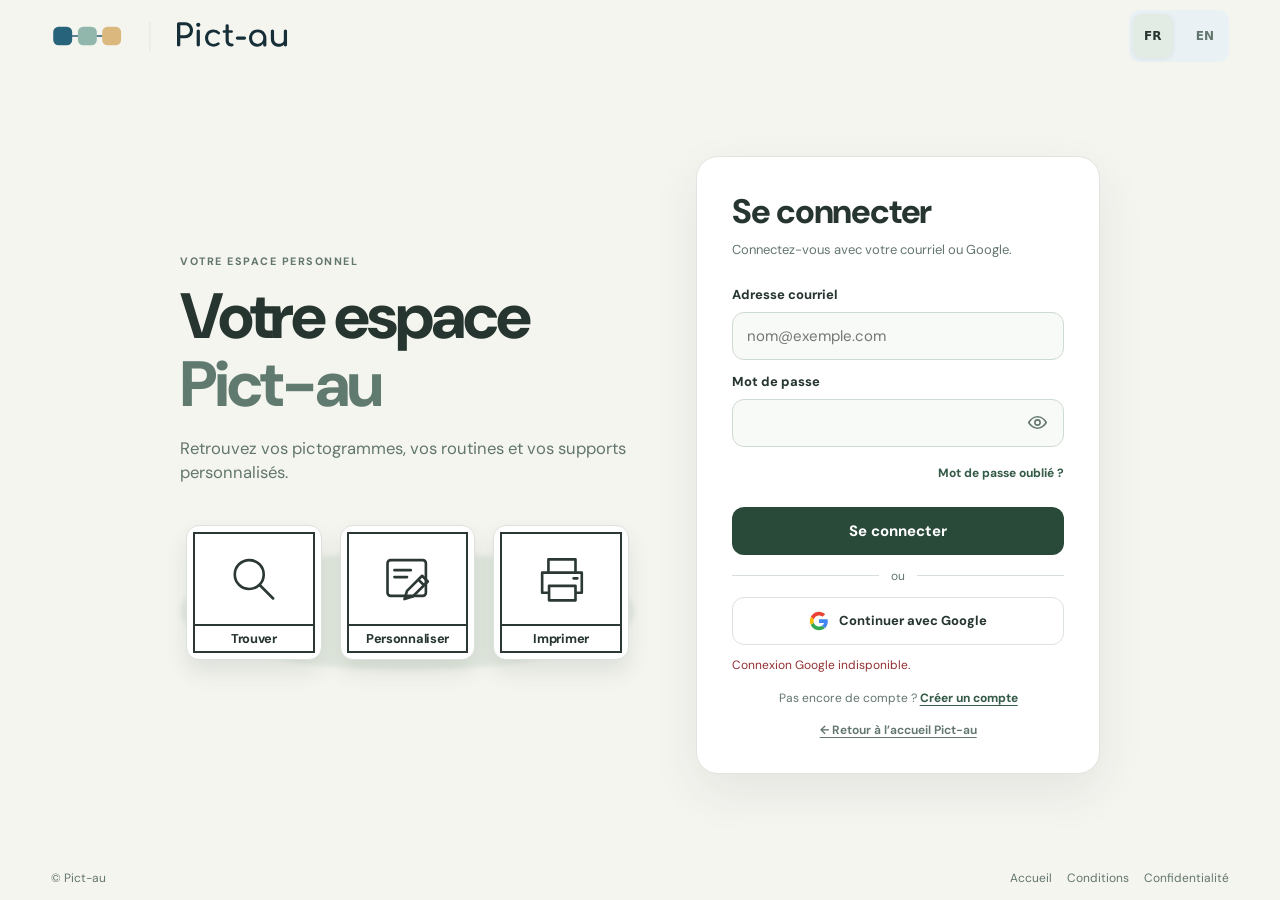
==== commit f330824a: "feat(login): load shared scoped Design E stylesheet on real app entry" ====
--- a/app/index.html
+++ b/app/index.html
@@ -11,6 +11,7 @@
     <link href="https://fonts.googleapis.com/css2?family=DM+Sans:wght@400;500;600;700&family=Patrick+Hand&display=swap" rel="stylesheet" />
     <link rel="stylesheet" href="./src/styles.css" />
     <link rel="stylesheet" href="./src/landing.css" />
+    <link rel="stylesheet" href="./src/login-harmonized.css" />
   <meta name="pictau-site-app" content="true"></head>
   <body>
     <div id="app"></div>
--- a/app/src/styles.css
+++ b/app/src/styles.css
@@ -76,6 +76,17 @@
 .login-control{display:inline-flex;align-items:center;justify-content:center;gap:7px;border-radius:9px;border:1px solid #d5ddd5;background:#fff;color:#232923;min-height:40px;padding:8px 11px;font-weight:800;font-size:11px;white-space:nowrap}
 .login-google:hover:not(:disabled){background:#f2f4f1}
 .google-letter{display:grid;place-items:center;width:18px;height:18px;font-weight:900;font-size:16px;color:#3a6650}
+.google-mark{display:block;flex:none;width:20px;height:20px}
+.login-google{gap:11px;min-height:44px;border-color:#d9e2e8;background:#fff;color:#18374a;font-size:13px;font-weight:650;letter-spacing:0;transition:background-color .16s,border-color .16s,box-shadow .16s}
+.login-google:hover:not(:disabled){background:#f8fafc;border-color:#aec7d6;box-shadow:0 2px 10px #143e5612}
+.login-google:focus-visible{outline:3px solid #2c708f;outline-offset:3px}
+.login-google:disabled{opacity:.65;cursor:wait}
+.hosted-access-action .login-google{width:100%;min-height:48px;border-radius:12px;gap:12px;font-size:14px}
+.hosted-access-action .google-login-copy{display:inline}
+.hosted-access-action .google-login-short{display:none}
+@media(max-width:520px){.hosted-access-action .login-google{min-height:48px;padding:11px 14px}}
+
+
 .login-identity{display:flex;align-items:center;gap:7px;min-width:0}
 .login-username{color:#596459;max-width:134px;overflow:hidden;text-overflow:ellipsis;white-space:nowrap;font-size:11px}
 .login-signout{min-height:35px;padding:7px 9px}
@@ -240,69 +251,92 @@
 
 
 /* Parcours de demandes : distinct du catalogue de démonstration et privé par RLS. */
-.request-center,.request-admin-panel{background:#fff;border:1px solid #e1e9ed;border-radius:16px;padding:20px;margin:20px 0;min-width:0}
+.request-center,.request-admin-panel{background:var(--pictau-ui-surface);border:1px solid var(--pictau-ui-line);border-radius:16px;padding:20px;margin:20px 0;min-width:0}
+/* Focus et ancrage de la demande client : ne pas masquer le titre sous l'en-tête fixe. */
+.pa-client-workspace #pa-client-request-center{scroll-margin-top:94px}
+#pa-client-requests-title:focus-visible{outline:3px solid var(--pictau-ui-ink);outline-offset:4px;border-radius:4px}
 .request-heading{display:flex;justify-content:space-between;align-items:flex-start;gap:12px;margin-bottom:12px}
-.request-heading h2{font-size:18px;color:#2b4654;margin:0 0 7px}
-.request-heading h3{font-size:14px;color:#2b4654;margin:0}
-.request-heading p{font-size:13px;line-height:1.55;color:#677b84;margin:0}
+.request-heading h2{font-size:18px;color:var(--pictau-ui-ink);margin:0 0 7px}
+.request-heading h3{font-size:14px;color:var(--pictau-ui-ink);margin:0}
+.request-heading p{font-size:13px;line-height:1.55;color:var(--pictau-ui-muted);margin:0}
 .request-controls{display:flex;gap:9px;flex-wrap:wrap}
-.request-center .btn,.request-admin-panel .btn{min-height:39px}
+.request-center .btn,.request-admin-panel .btn{min-height:44px}
 .request-form{margin-top:18px;display:grid;gap:14px;max-width:660px}
 .request-form .control,.request-filter .control,.request-admin-detail .control{min-width:0;display:flex;flex-direction:column;gap:6px}
-.request-center label,.request-admin-panel label{font-size:12px;font-weight:750;color:#3b5260}
-.request-center input,.request-center textarea,.request-center select,.request-admin-panel input,.request-admin-panel textarea,.request-admin-panel select{width:100%;min-width:0;border:1px solid #ccdae1;border-radius:9px;padding:10px 12px;background:#fff;color:#223b49;font:inherit;font-size:13px}
+.request-center label,.request-admin-panel label{font-size:12px;font-weight:750;color:var(--pictau-ui-ink)}
+.request-center input,.request-center textarea,.request-center select,.request-admin-panel input,.request-admin-panel textarea,.request-admin-panel select{width:100%;min-width:0;border:1px solid var(--pictau-ui-line);border-radius:9px;padding:10px 12px;background:var(--pictau-ui-surface);color:var(--pictau-ui-ink);font:inherit;font-size:13px}
 .request-form textarea,.request-admin-detail textarea{resize:vertical;min-height:90px}
 .request-form .btn{justify-self:start}
-.request-callout,.request-help,.request-meta,.request-empty{font-size:12px;line-height:1.6;color:#647987}
+.request-callout,.request-help,.request-meta,.request-empty{font-size:12px;line-height:1.6;color:var(--pictau-ui-muted)}
 .request-callout,.request-empty{margin:17px 0 0}
 .request-success,.request-error{padding:11px 13px;border-radius:9px;margin:13px 0;font-size:12px;line-height:1.55}
 .request-success{background:#eff9f4;color:#29634a}
 .request-error{background:#fff0ee;color:#874034}
 .request-list{display:grid;gap:12px;margin-top:15px}
-.request-entry{border:1px solid #e2e9ed;border-radius:11px;padding:14px;background:#fdfefe;min-width:0}
+.request-entry{border:1px solid var(--pictau-ui-line);border-radius:11px;padding:14px;background:var(--pictau-ui-surface);min-width:0}
 .request-entry-head{display:flex;justify-content:space-between;align-items:flex-start;flex-wrap:wrap;gap:8px;margin-bottom:7px}
-.request-entry strong{font-size:14px;color:#253c4b;overflow-wrap:anywhere}
-.request-entry p{font-size:12px;line-height:1.6;color:#526976;margin:6px 0;overflow-wrap:anywhere;white-space:pre-wrap}
+.request-entry strong{font-size:14px;color:var(--pictau-ui-ink);overflow-wrap:anywhere}
+.request-entry p{font-size:12px;line-height:1.6;color:var(--pictau-ui-muted);margin:6px 0;overflow-wrap:anywhere;white-space:pre-wrap}
 .request-entry .btn{margin-top:8px}
-.request-status{border-radius:8px;background:#e8f2f7;color:#375b70;font-size:11px;font-weight:800;padding:5px 9px;white-space:nowrap}
-.request-note{border-left:3px solid #aac6d6;padding:8px 10px;background:#f1f7f9}
-.request-history{padding:10px;background:#f5f8f9;border-radius:8px;margin-top:10px}
+.request-status{border-radius:8px;background:var(--pictau-ui-soft);color:var(--pictau-ui-ink);font-size:11px;font-weight:800;padding:5px 9px;white-space:nowrap}
+.request-note{border-left:3px solid var(--pictau-ui-ink);padding:8px 10px;background:var(--pictau-ui-soft)}
+.request-history{padding:10px;background:var(--pictau-ui-soft);border-radius:8px;margin-top:10px}
 .request-history p{margin:3px 0}
+
+/* Les pages de demandes ne reprennent pas les accents anciens de la banque admin. */
+.request-center .admin-bank-pagination{border-top-color:var(--pictau-ui-line)}
+.request-center .admin-bank-pagination>span{color:var(--pictau-ui-ink);font-size:13px}
+.request-center .admin-bank-pagination>span:focus-visible{outline:3px solid var(--pictau-ui-ink);outline-offset:4px;border-radius:4px}
+.request-center .admin-bank-pagination .btn{min-height:44px;min-width:88px}
+.request-admin-panel .admin-bank-pagination{border-top-color:var(--pictau-ui-line)}
+.request-admin-panel .admin-bank-pagination>span{color:var(--pictau-ui-ink);font-size:13px}
+.request-admin-panel .admin-bank-pagination>span:focus-visible{outline:3px solid var(--pictau-ui-ink);outline-offset:4px;border-radius:4px}
+.request-admin-panel .admin-bank-pagination .btn{min-height:44px;min-width:88px}
+@media(max-width:520px){.request-admin-panel .admin-bank-pagination .btn{min-width:0}}
+
+@media(max-width:520px){.request-center .admin-bank-pagination .btn{min-width:0}}
+
 .request-admin-panel{margin-top:6px}
 .request-filter{display:grid;grid-template-columns:minmax(150px,2fr) repeat(2,minmax(100px,1fr)) auto;align-items:end;gap:11px;margin:15px 0}
-.request-admin-detail{margin-top:22px;padding:18px;border-top:2px solid #ccdee7;background:#f8fafb;border-radius:10px}
+.request-admin-detail{margin-top:22px;padding:18px;border-top:2px solid var(--pictau-ui-line);background:var(--pictau-ui-soft);border-radius:10px}
 .request-admin-detail h3{font-size:17px;margin:0 0 12px}
 .request-admin-detail form{display:grid;gap:13px;max-width:660px;margin:15px 0}
 .request-admin-detail p{font-size:12px;line-height:1.6}
 .admin-tabs{flex-wrap:wrap}
 @media(max-width:800px){.request-filter{grid-template-columns:repeat(2,minmax(0,1fr))}.request-filter>.control:first-child{grid-column:1/-1}.request-filter>.btn{align-self:end}}
-@media(max-width:520px){.request-center,.request-admin-panel{padding:14px;margin:15px 0}.request-heading h2{font-size:16px}.request-controls{display:grid;grid-template-columns:repeat(2,minmax(0,1fr));gap:7px}.request-controls .btn{font-size:11px;padding:10px 7px;min-width:0}.request-filter{grid-template-columns:minmax(0,1fr)}.request-filter>.control:first-child{grid-column:1}.request-entry{padding:11px}.request-status{font-size:10px}.request-form .btn{width:100%;justify-self:stretch}.admin-tabs{gap:5px}.admin-tab{min-width:0}}
-
+@media(max-width:520px){.request-center,.request-admin-panel{padding:14px;margin:15px 0}.request-heading h2{font-size:16px}.request-controls{display:grid;grid-template-columns:repeat(2,minmax(0,1fr));gap:7px}.request-controls .btn{font-size:11px;padding:10px 7px;min-width:0;white-space:normal;overflow-wrap:anywhere}.request-filter{grid-template-columns:minmax(0,1fr)}.request-filter>.control:first-child{grid-column:1}.request-entry{padding:11px}.request-status{font-size:10px}.request-form .btn{width:100%;justify-self:stretch}.admin-tabs{gap:5px}.admin-tab{min-width:0}}
+
+
+/* Les champs restent lisibles sans zoom automatique du navigateur iOS. */
+@media screen and (max-width:520px){
+  .request-center input,.request-center textarea,.request-center select,
+  .request-admin-panel input,.request-admin-panel textarea,.request-admin-panel select{font-size:16px}
+}
 
 /* Accès aux demandes immédiatement sous l'introduction, sur mobile aussi. */
-.request-shortcut{margin:-5px 0 15px;min-height:39px;max-width:100%;font-size:12px}
+.request-shortcut{margin:-5px 0 15px;min-height:44px;max-width:100%;font-size:12px}
 @media(max-width:520px){.request-shortcut{width:100%;justify-content:center;margin:0 0 14px}}
 
 
 /* Banque Super Admin réelle : vue liste, petites vignettes, images moyennes.
    Sources chargées uniquement via stockage privé authentifié et Blob temporaire. */
 .admin-bank-view-controls{display:flex;gap:7px;flex-wrap:wrap;margin:12px 0 16px}
-.admin-bank-view-controls .btn{font-size:11px;min-height:37px}
-.admin-bank-view-controls .btn.is-active{background:#243f50;color:#fff;border-color:#243f50}
-.admin-bank-view-controls .btn:focus-visible,.admin-bank-rename input:focus-visible{outline:3px solid #77b2d4;outline-offset:2px}
+.admin-bank-view-controls .btn{font-size:12px;min-height:44px}
+.admin-workspace .admin-bank-view-controls .btn.is-active{background:var(--pictau-ui-ink)!important;color:#fff!important;border-color:var(--pictau-ui-ink)!important}
+.admin-bank-view-controls .btn:focus-visible,.admin-bank-rename input:focus-visible{outline:3px solid var(--pictau-ui-ink);outline-offset:2px}
 .admin-bank-grid.admin-bank-view-small{display:grid;grid-template-columns:repeat(auto-fill,minmax(145px,1fr));gap:11px}
 .admin-bank-grid.admin-bank-view-medium{display:grid;grid-template-columns:repeat(auto-fill,minmax(225px,1fr));gap:16px}
 .admin-bank-grid.admin-bank-view-list{display:flex;flex-direction:column;gap:9px}
 .admin-bank-item{display:flex;flex-direction:column;align-items:center;gap:9px;min-width:0;text-align:left}
 .admin-bank-item-meta{width:100%;min-width:0}
-.admin-bank-item-meta strong{display:block;margin:0;font-size:13px;font-weight:800;white-space:normal;overflow-wrap:anywhere;color:#243e4f}
-.admin-bank-item-meta small,.admin-bank-secondary{display:block;margin-top:5px;font-size:11px;color:#617987;line-height:1.5;overflow-wrap:anywhere}
+.admin-bank-item-meta strong{display:block;margin:0;font-size:13px;font-weight:800;white-space:normal;overflow-wrap:anywhere;color:var(--pictau-ui-ink)}
+.admin-bank-item-meta small,.admin-bank-secondary{display:block;margin-top:5px;font-size:11px;color:var(--pictau-ui-muted);line-height:1.5;overflow-wrap:anywhere}
 .admin-bank-item-actions{width:100%;display:flex;flex-direction:column;gap:6px}
-.admin-bank-item-actions .btn{width:100%;min-width:0;min-height:35px;font-size:11px;justify-content:center}
-.admin-bank-thumb{width:100%;aspect-ratio:1;min-height:60px;border:1px solid #dbe6eb;border-radius:9px;display:grid;place-items:center;overflow:hidden;background:#f5f8fa;position:relative}
+.admin-bank-item-actions .btn{width:100%;min-width:0;min-height:44px;font-size:11px;justify-content:center}
+.admin-bank-thumb{width:100%;aspect-ratio:1;min-height:60px;border:1px solid var(--pictau-ui-line);border-radius:9px;display:grid;place-items:center;overflow:hidden;background:var(--pictau-ui-soft);position:relative}
 .admin-bank-thumb img[data-private-thumb]{width:100%;height:100%;max-width:100%;max-height:100%;object-fit:contain;display:block;background:white}
 .admin-bank-thumb img[hidden]{display:none!important}
-.admin-bank-thumb-placeholder{width:100%;height:100%;display:grid;place-items:center;color:#91a9b8}
+.admin-bank-thumb-placeholder{width:100%;height:100%;display:grid;place-items:center;color:var(--pictau-ui-muted)}
 .admin-bank-thumb-placeholder[hidden]{display:none!important}
 .admin-bank-thumb-placeholder svg{width:24px;height:24px}
 .admin-bank-view-medium .admin-bank-thumb{max-height:240px}
@@ -311,12 +345,12 @@
 .admin-bank-view-list .admin-bank-item-actions{display:flex;flex-direction:row;flex-wrap:wrap;justify-content:flex-end}
 .admin-bank-view-list .admin-bank-item-actions .btn{width:auto;flex:1;min-width:92px}
 .admin-bank-rename{margin-top:20px}
-.admin-bank-rename h3{font-size:16px;margin:0 0 8px;color:#2e4d5b}
-.admin-bank-rename p{font-size:12px;line-height:1.55;color:#607987;margin-bottom:14px}
+.admin-bank-rename h3{font-size:16px;margin:0 0 8px;color:var(--pictau-ui-ink)}
+.admin-bank-rename p{font-size:12px;line-height:1.55;color:var(--pictau-ui-muted);margin-bottom:14px}
 .admin-bank-rename form{display:grid;gap:9px;max-width:610px}
 .admin-bank-rename label{font-size:12px;font-weight:750}
-.admin-bank-rename input{width:100%;padding:10px 12px;border:1px solid #cddde5;border-radius:9px;font-size:14px}
-.admin-bank-rename small{font-size:11px;color:#6d818f}
+.admin-bank-rename input{width:100%;padding:10px 12px;border:1px solid var(--pictau-ui-line);border-radius:9px;font-size:14px}
+.admin-bank-rename small{font-size:11px;color:var(--pictau-ui-muted)}
 .admin-bank-rename .admin-import-actions{margin-top:8px;display:flex;gap:9px;flex-wrap:wrap}
 @media(max-width:700px){
  .admin-bank-grid.admin-bank-view-list .admin-bank-item{grid-template-columns:62px minmax(0,1fr);gap:10px}
@@ -329,35 +363,35 @@
  .admin-bank-grid.admin-bank-view-medium{grid-template-columns:1fr}
  .admin-bank-view-controls .btn{flex:1;font-size:10px;padding:8px 5px}
  .admin-bank-item{padding:9px}
- .admin-bank-item-actions .btn{font-size:10px;min-height:33px}
+ .admin-bank-item-actions .btn{font-size:12px;min-height:44px}
 }
 
 
 /* Super Admin : associations multiples et catalogue des thèmes, sans exposer les PNG. */
 .admin-theme-manager{margin-top:18px}
-.admin-theme-details{border-top:1px solid #dbe6eb;padding:12px 0}
-.admin-theme-details summary{cursor:pointer;font-weight:750;color:#2b526a;font-size:13px;line-height:1.5}
-.admin-theme-details summary:focus-visible{outline:2px solid #4e91b9;outline-offset:3px}
+.admin-theme-details{border-top:1px solid var(--pictau-ui-line);padding:12px 0}
+.admin-theme-details summary{cursor:pointer;font-weight:750;color:var(--pictau-ui-ink);font-size:13px;line-height:1.5}
+.admin-theme-details summary:focus-visible{outline:3px solid var(--pictau-ui-ink);outline-offset:3px}
 .admin-theme-form{display:grid;grid-template-columns:repeat(2,minmax(0,1fr));gap:12px;max-width:770px;margin:14px 0 6px}
 .admin-theme-form .control{display:grid;gap:6px;min-width:0}
-.admin-theme-form .control label{font-size:11px;font-weight:750;color:#425e70}
-.admin-theme-form input,.admin-theme-form select,.admin-theme-inline select{width:100%;min-width:0;padding:9px 11px;border:1px solid #ccdce4;border-radius:8px;background:#fff;color:#2a4757;font-size:12px}
+.admin-theme-form .control label{font-size:12px;font-weight:750;color:var(--pictau-ui-muted)}
+.admin-theme-form input,.admin-theme-form select,.admin-theme-inline select{width:100%;min-width:0;padding:9px 11px;border:1px solid var(--pictau-ui-line);border-radius:8px;background:#fff;color:var(--pictau-ui-ink);font-size:12px}
 .admin-theme-form>.btn{grid-column:1/-1;justify-self:start}
 .admin-theme-form h3{grid-column:1/-1;font-size:14px}
 .admin-theme-picker{display:flex;gap:7px;flex-wrap:wrap;margin:12px 0}
-.admin-theme-picker>.btn{min-height:34px}
-.admin-theme-confirm{grid-column:1/-1;display:flex;align-items:flex-start;gap:9px;font-size:12px;line-height:1.55;color:#425b68}
-.admin-theme-confirm input{flex:none;width:16px;height:16px;margin-top:2px;accent-color:#3373a3}
+.admin-theme-picker>.btn{min-height:44px}
+.admin-theme-confirm{grid-column:1/-1;display:flex;align-items:flex-start;gap:9px;font-size:12px;line-height:1.55;color:var(--pictau-ui-muted)}
+.admin-theme-confirm input{flex:none;width:16px;height:16px;margin-top:2px;accent-color:var(--pictau-ui-ink)}
 .admin-theme-assign{margin:18px 0}
 .admin-theme-assign .admin-preview-heading{align-items:center;gap:10px}
 .admin-theme-assign h3{font-size:15px;overflow-wrap:anywhere}
 .admin-theme-chips{display:flex;gap:8px;flex-wrap:wrap;margin:14px 0}
-.admin-theme-chip{display:inline-flex;gap:7px;align-items:center;border-radius:999px;padding:4px 5px 4px 11px;background:#e8f3f8;color:#355d70;font-size:12px;font-weight:750}
-.admin-theme-chip button{display:grid;place-items:center;width:22px;height:22px;border-radius:999px;background:#fff;border:1px solid #c3d8e3;color:#385f70;font-weight:bold}
+.admin-theme-chip{display:inline-flex;gap:7px;align-items:center;border-radius:999px;padding:4px 5px 4px 11px;background:var(--pictau-ui-soft);color:var(--pictau-ui-ink);font-size:12px;font-weight:750}
+.admin-theme-chip button{display:grid;place-items:center;min-width:44px;min-height:44px;border-radius:999px;background:#fff;border:1px solid var(--pictau-ui-line);color:var(--pictau-ui-ink);font-weight:bold}
 .admin-theme-chip button:disabled{opacity:.4;cursor:default}
 .admin-theme-inline{display:grid;grid-template-columns:auto minmax(140px,1fr) auto;align-items:end;gap:8px;margin:10px 0}
 .admin-theme-inline label{font-size:12px;font-weight:750;align-self:center}
-.admin-theme-inline .btn{min-height:36px}
+.admin-theme-inline .btn{min-height:44px}
 @media(max-width:620px){
  .admin-theme-form{grid-template-columns:1fr}
  .admin-theme-inline{grid-template-columns:1fr}
@@ -717,7 +751,7 @@
  .files-file-control small{color:#677f8b;font-size:11px;line-height:1.4}
  .files-upload-form>.btn{grid-column:1/-1;justify-self:start;min-height:44px}
  .files-history-head{display:flex;justify-content:space-between;align-items:center;gap:11px;margin-bottom:13px}
- .files-filters{grid-template-columns:minmax(0,1fr) minmax(110px,185px) auto;margin-bottom:15px}
+ .files-filters{grid-template-columns:minmax(0,1fr) minmax(110px,155px) minmax(150px,185px) auto;margin-bottom:15px}
  .files-filters .btn{min-height:43px}
  .files-list{display:grid;gap:10px}
  .files-entry{display:grid;grid-template-columns:56px minmax(0,1fr) minmax(170px,.55fr);gap:13px;align-items:center;border:1px solid #e0eaf0;border-radius:14px;padding:13px}
@@ -813,24 +847,27 @@
 @media print{.files-preview-pagination,.files-preview-page-label{display:none!important}}
 
 
+/* Contrat Design System Pict-au : tokens neutres communs ; le client et l'admin conservent des espaces distincts. */
+:root{--pictau-ui-ink:#111;--pictau-ui-muted:#555;--pictau-ui-line:#e5e5e5;--pictau-ui-surface:#fff;--pictau-ui-soft:#f8f8f8}
+
 /* Site Pict-au officiel : aucun catalogue fictif avant la connexion réelle. */
 @media screen{
-  .hosted-access{min-height:100dvh;background:#f7fafb;color:#243744;display:flex;flex-direction:column;font-family:"DM Sans",system-ui,sans-serif}
-  .hosted-access-header{display:flex;align-items:center;justify-content:space-between;gap:20px;padding:18px clamp(20px,5vw,60px);background:#fff;border-bottom:1px solid #e1ebef}
+  .hosted-access{min-height:100dvh;background:var(--pictau-ui-soft);color:var(--pictau-ui-ink);display:flex;flex-direction:column;font-family:"DM Sans",system-ui,sans-serif}
+  .hosted-access-header{display:flex;align-items:center;justify-content:space-between;gap:20px;padding:18px clamp(20px,5vw,60px);background:var(--pictau-ui-surface);border-bottom:1px solid var(--pictau-ui-line)}
   .hosted-access-brand{color:inherit;text-decoration:none;display:inline-flex;align-items:center}
   .hosted-access-main{flex:1;display:flex;align-items:center;justify-content:center;padding:28px 20px 54px}
-  .hosted-access-panel{width:min(100%,490px);background:#fff;border:1px solid #dce8ee;border-radius:25px;padding:clamp(24px,5vw,44px);box-shadow:0 18px 50px rgba(40,77,96,.06)}
-  .hosted-access-eyebrow{display:block;color:#436f88;font-size:11px;letter-spacing:.13em;font-weight:700;text-transform:uppercase;margin-bottom:12px}
+  .hosted-access-panel{width:min(100%,490px);background:var(--pictau-ui-surface);border:1px solid var(--pictau-ui-line);border-radius:25px;padding:clamp(24px,5vw,44px);box-shadow:0 18px 50px rgba(0,0,0,.06)}
+  .hosted-access-eyebrow{display:block;color:var(--pictau-ui-muted);font-size:11px;letter-spacing:.13em;font-weight:700;text-transform:uppercase;margin-bottom:12px}
   .hosted-access-panel h1{font-size:clamp(27px,5vw,37px);letter-spacing:-.04em;line-height:1.15;margin:0 0 14px}
-  .hosted-access-panel p{color:#476171;font-size:15px;line-height:1.65;margin:0 0 22px}
+  .hosted-access-panel p{color:var(--pictau-ui-muted);font-size:15px;line-height:1.65;margin:0 0 22px}
   .hosted-access-action{margin:18px 0 26px}
-  .hosted-access-action .login-google{min-height:49px;padding:12px 18px;border:1px solid #cbdfe8;border-radius:13px;font-size:15px;font-weight:650;background:#fff;color:#294d60}
-  .hosted-access-status{color:#42647a}
+  .hosted-access-action .login-google{min-height:49px;padding:12px 18px;border:1px solid var(--pictau-ui-line);border-radius:13px;font-size:15px;font-weight:650;background:var(--pictau-ui-surface);color:var(--pictau-ui-ink)}
+  .hosted-access-status{color:var(--pictau-ui-muted)}
   .hosted-access-panel .hosted-access-error{color:#922f31}
-  .hosted-access-back{display:inline-block;font-size:14px;font-weight:650;color:#256887;text-underline-offset:3px}
-  .hosted-library-empty{max-width:780px;margin:12px auto 26px;padding:clamp(24px,5vw,42px);border:1px solid #dce8ed;background:#fff;border-radius:23px}
-  .hosted-library-empty h1{font-size:clamp(24px,3vw,33px);letter-spacing:-.03em;line-height:1.18;margin:0 0 12px;color:#263b48}
-  .hosted-library-empty p{max-width:580px;line-height:1.65;font-size:15px;color:#486274;margin:0 0 22px}
+  .hosted-access-back{display:inline-block;font-size:14px;font-weight:650;color:var(--pictau-ui-ink);text-underline-offset:3px}
+   .hosted-library-empty{max-width:780px;margin:12px auto 26px;padding:clamp(24px,5vw,42px);border:1px solid var(--pictau-ui-line);background:var(--pictau-ui-surface);border-radius:23px}
+  .hosted-library-empty h1{font-size:clamp(24px,3vw,33px);letter-spacing:-.03em;line-height:1.18;margin:0 0 12px;color:var(--pictau-ui-ink)}
+  .hosted-library-empty p{max-width:580px;line-height:1.65;font-size:15px;color:var(--pictau-ui-muted);margin:0 0 22px}
   .hosted-library-empty .btn{min-height:46px}
 }
 @media screen and (max-width:780px){
@@ -844,3 +881,807 @@
 @media screen and (min-width:781px) and (max-width:1050px){
   .picto-grid{grid-template-columns:repeat(2,minmax(0,1fr))}
 }
+
+
+/* 28 octobre 2026 — portail par rôle : aucune navigation client dans le Super Admin. */
+@media screen{
+  .admin-workspace{--admin-ink:#263d4a;--admin-blue:#2d7392;--admin-border:#dce7eb;min-height:100dvh;display:grid;grid-template-columns:244px minmax(0,1fr);background:#f6f9fb;color:var(--admin-ink);font-family:"DM Sans",system-ui,sans-serif}
+  .admin-sidebar{min-width:0;display:flex;flex-direction:column;gap:8px;background:#fff;border-right:1px solid var(--admin-border);padding:26px 14px}
+  .admin-brand{display:flex;align-items:center;border:0;background:transparent;cursor:pointer;min-height:56px;text-align:left;padding:0 9px;color:#275773}
+  .admin-brand-mark{display:grid;place-items:center;flex:none;width:39px;height:39px;border-radius:13px;background:#327b99;color:#fff;font-size:23px;font-weight:800}
+  .admin-brand-identity{display:flex;flex-direction:column;gap:3px}
+  .admin-brand-identity strong{white-space:nowrap;font-size:23px;letter-spacing:-.05em;color:#233f4f;line-height:1}
+  .admin-brand-hand{font-family:"Patrick Hand",cursive;font-size:1.25em;font-weight:400}
+  .admin-brand-identity small{font-size:10px;font-weight:800;letter-spacing:.14em;color:#5c8094}
+  .admin-sidebar-caption{margin:20px 13px 8px;font-size:11px;font-weight:800;letter-spacing:.14em;color:#75909e}
+  .admin-side-nav{display:flex;flex-direction:column;gap:5px}
+  .admin-side-link{display:flex;align-items:center;gap:11px;width:100%;min-height:48px;text-align:left;padding:12px 14px;border:1px solid transparent;border-radius:13px;background:transparent;color:#496678;font-weight:650;font-size:14px;cursor:pointer}
+  .admin-side-link svg{width:20px;height:20px;flex-shrink:0}
+  .admin-side-link.active{background:#eaf4f8;border-color:#d6e8ef;color:#205775}
+  .admin-side-link:focus-visible,.admin-mobile-link:focus-visible,.admin-dashboard-card:focus-visible,.admin-brand:focus-visible{outline:3px solid #609dba;outline-offset:2px}
+  .admin-sidebar-status{margin-top:auto;background:#eef5f9;border-radius:13px;padding:15px;font-size:12px;line-height:1.5;color:#587586}
+  .admin-area{min-width:0}
+  .admin-topbar{height:82px;background:#fff;border-bottom:1px solid var(--admin-border);padding:12px clamp(16px,3vw,40px);display:flex;align-items:center;justify-content:space-between;gap:20px}
+  .admin-topbar-intro{display:flex;flex-direction:column;gap:4px;min-width:0}
+  .admin-topbar-intro span{font-size:10px;letter-spacing:.14em;font-weight:800;color:#67869b}
+  .admin-topbar-intro strong{font-size:20px;line-height:1.2;color:#273e4c}
+  .admin-topbar-actions{display:flex;align-items:center;gap:14px}
+  .admin-topbar-actions .login-identity{max-width:min(40vw,340px)}
+  .admin-main{width:min(100%,1280px);margin:0 auto;padding:clamp(22px,3vw,40px)}
+  .admin-mobile-nav{display:none}
+  .admin-workspace .admin-ui{margin:0}
+  .admin-workspace .admin-ui-title,.admin-workspace .admin-tabs{display:none}
+  .admin-dashboard{max-width:1130px}
+  .admin-dashboard-kicker{font-size:11px;font-weight:800;letter-spacing:.13em;color:#4e7b91}
+  .admin-dashboard h1{font-size:clamp(27px,3vw,37px);line-height:1.18;letter-spacing:-.035em;margin:11px 0 10px}
+  .admin-dashboard>p{font-size:15px;line-height:1.6;color:#557083;margin:0 0 26px}
+  .admin-dashboard-summary{display:grid;grid-template-columns:1fr 1fr;gap:14px;margin-bottom:23px}
+  .admin-dashboard-summary>div{background:#fff;border:1px solid var(--admin-border);border-radius:18px;padding:21px;display:flex;flex-direction:column;gap:10px}
+  .admin-dashboard-summary span{color:#587586;font-size:13px}
+  .admin-dashboard-summary strong{color:#21546f;font-size:clamp(18px,2.5vw,28px);line-height:1.3}
+  .admin-dashboard-grid{display:grid;grid-template-columns:repeat(2,minmax(0,1fr));gap:15px}
+  .admin-dashboard-card{min-width:0;text-align:left;background:#fff;border:1px solid var(--admin-border);border-radius:19px;padding:22px;display:grid;grid-template-columns:30px 1fr 22px;align-items:center;gap:6px 13px;color:#27516a;cursor:pointer}
+  .admin-dashboard-card>svg:first-child{grid-row:span 2;width:27px;height:27px}
+  .admin-dashboard-card>strong{font-size:16px}
+  .admin-dashboard-card>span{grid-column:2;line-height:1.5;color:#617b89;font-size:12px}
+  .admin-dashboard-card>svg:last-child{width:18px;height:18px;grid-column:3;grid-row:1/span 2}
+  .admin-dashboard-card:hover{border-color:#a8c9d9;box-shadow:0 6px 22px rgba(36,83,106,.07)}
+  .hosted-email-form{display:grid;gap:9px}
+  .hosted-email-form label,.hosted-access-panel form label{font-size:13px;font-weight:700;color:#2d4a5b;margin:4px 0 0}
+  .hosted-email-form input,.hosted-access-panel form input{font:inherit;border:1px solid #cddfe6;border-radius:12px;min-height:46px;padding:11px 13px;width:100%;background:#fff;color:#213b49}
+  .hosted-email-form input:focus-visible,.hosted-access-panel form input:focus-visible{outline:3px solid #9fcddd;outline-offset:1px}
+  .hosted-email-form button[type=submit],.hosted-access-panel form button[type=submit]{width:100%;min-height:48px;margin-top:12px}
+  .hosted-email-links{display:flex;align-items:center;justify-content:space-between;flex-wrap:wrap;gap:10px;margin:13px 0 14px}
+  .hosted-email-links button{background:transparent;border:0;text-decoration:underline;text-underline-offset:3px;font:600 12px "DM Sans",sans-serif;color:#285b7b;cursor:pointer;min-height:42px;padding:5px 0}
+  .hosted-auth-divider{display:flex;align-items:center;gap:12px;margin:8px 0;color:#69808e;font-size:12px}
+  .hosted-auth-divider:before,.hosted-auth-divider:after{content:"";height:1px;flex:1;background:#dfeaf0}
+  .hosted-email-success{color:#286d4a!important}
+  .client-home-actions{display:flex;flex-wrap:wrap;gap:12px}
+}
+@media screen and (max-width:820px){
+  .admin-workspace{display:block;min-height:100dvh;padding-bottom:calc(80px + env(safe-area-inset-bottom))}
+  .admin-sidebar{display:none}
+  .admin-topbar{height:auto;min-height:72px;padding:12px 15px;gap:8px}
+  .admin-topbar-intro strong{font-size:17px}
+  .admin-topbar-actions{gap:8px}
+  .admin-topbar-actions .login-username{max-width:100px}
+  .admin-main{padding:22px 15px 32px}
+  .admin-mobile-nav{display:grid;grid-template-columns:repeat(5,minmax(0,1fr));position:fixed;z-index:50;bottom:0;left:0;right:0;gap:4px;padding:8px 7px calc(8px + env(safe-area-inset-bottom));border-top:1px solid var(--admin-border);background:#fff}
+  .admin-mobile-link{display:flex;flex-direction:column;align-items:center;justify-content:center;gap:4px;min-width:0;min-height:52px;border:0;background:transparent;border-radius:12px;padding:7px 2px;color:#577383;font-size:10px;font-weight:700;cursor:pointer}
+  .admin-mobile-link.active{background:#e6f2f8;color:#225b79}
+  .admin-mobile-link svg{width:21px;height:21px}
+}
+@media screen and (max-width:560px){
+  .admin-dashboard-grid{grid-template-columns:minmax(0,1fr);gap:12px}
+  .admin-dashboard-summary{grid-template-columns:minmax(0,1fr);gap:9px}
+  .admin-dashboard-summary>div{padding:16px}
+  .admin-dashboard-summary strong{font-size:20px}
+  .admin-dashboard-card{padding:17px}
+  .admin-topbar-actions .lang-switch{gap:0}
+  .admin-topbar-actions .login-identity{display:flex;flex-direction:column;align-items:flex-end;gap:4px}
+  .admin-topbar-actions .login-signout{min-height:36px}
+  .admin-topbar-intro span{font-size:9px}
+  .hosted-access-panel{padding:25px 20px}
+}
+@media print{.admin-sidebar,.admin-topbar,.admin-mobile-nav{display:none!important}}
+
+
+/* 28 octobre 2026 — Boutique Pict-au : identité noir & blanc exclusive au client.
+   Aucune de ces règles n'affecte le gabarit imprimé ni le véritable back-office. */
+@media screen{
+.pa-client-workspace{--pa-ink:var(--pictau-ui-ink);--pa-grey:#686868;--pa-soft:#f7f7f7;--pa-line:var(--pictau-ui-line);color:var(--pa-ink);background:#fff;min-height:100dvh;font-family:"DM Sans",system-ui,Arial,sans-serif}
+.pa-client-workspace,.pa-client-workspace *{box-sizing:border-box}
+.pa-client-header{position:sticky;z-index:30;top:0;background:#fff;border-bottom:1px solid var(--pa-line);min-height:82px;padding:14px clamp(20px,3.1vw,58px);display:flex;align-items:center;justify-content:space-between;gap:24px}
+.pa-client-brand{font:800 29px/1 "DM Sans",Arial,sans-serif;letter-spacing:-.07em;white-space:nowrap;background:none;border:0;color:var(--pa-ink);padding:3px;cursor:pointer}
+.pa-client-brand span{font-family:"Patrick Hand",cursive;font-size:1.23em;font-weight:400;letter-spacing:-.04em}
+.pa-client-desktop-nav{display:flex;align-items:center;gap:clamp(4px,.6vw,14px);flex-wrap:nowrap;min-width:0}
+.pa-client-nav-link{border:0;background:transparent;color:#5b5b5b;display:flex;align-items:center;gap:0;padding:12px clamp(7px,.9vw,17px);font-size:clamp(12px,.85vw,14px);font-weight:650;min-height:46px;white-space:nowrap;border-radius:10px;cursor:pointer}
+.pa-client-nav-link svg{display:none}
+.pa-client-nav-link.active{color:#111;background:#f5f5f5}
+.pa-client-nav-link:hover,.pa-client-profile:hover{background:#f7f7f7;color:#111}
+.pa-client-nav-link:focus-visible,.pa-client-mobile-link:focus-visible,.pa-client-profile:focus-visible,.pa-client-category:focus-visible,.pa-client-text-link:focus-visible,.pa-client-brand:focus-visible,.pa-client-create-card:focus-visible,.pa-client-creation:focus-visible{outline:3px solid #111;outline-offset:2px}
+.pa-client-tools{display:flex;align-items:center;gap:13px;flex:none}
+.pa-client-tools .lang-switch{background:#f7f7f7;border:1px solid #e5e5e5}
+.pa-client-tools .lang-btn{color:#666}
+.pa-client-tools .lang-btn.active{background:#111;color:#fff;border-color:#111}
+.pa-client-profile{border:1px solid #e5e5e5;border-radius:11px;background:#fff;display:flex;align-items:center;gap:8px;padding:10px 12px;min-height:43px;color:#333;font-size:13px;font-weight:650}
+.pa-client-profile svg{width:17px;height:17px}
+.pa-client-main{width:min(100%,1440px);margin:0 auto;padding:clamp(28px,3.5vw,58px) clamp(20px,4.2vw,68px) 80px}
+.pa-client-overline{display:block;font-size:10px;line-height:1.6;letter-spacing:.18em;font-weight:800;color:#777;margin-bottom:10px}
+.pa-client-hero{display:grid;grid-template-columns:minmax(0,1.55fr) minmax(230px,.62fr);gap:20px;align-items:stretch;border:1px solid #e5e5e5;border-radius:25px;background:#f7f7f7;padding:clamp(26px,4.3vw,66px);margin:0 0 44px}
+.pa-client-hero-copy{max-width:725px}
+.pa-client-hero h1{font-size:clamp(31px,3.35vw,54px);font-weight:800;line-height:1.12;letter-spacing:-.053em;max-width:15ch;color:#111;margin:0 0 18px}
+.pa-client-hero p{font-size:clamp(14px,1.1vw,17px);line-height:1.65;color:#555;margin:0 0 28px;max-width:59ch}
+.pa-client-hero-actions,.client-home-actions{display:flex;flex-wrap:wrap;gap:11px}
+.pa-client-workspace .btn{min-height:46px;border-radius:11px;box-shadow:none;font-size:14px;font-weight:700;gap:8px}
+.pa-client-workspace .btn-primary{background:#111!important;color:#fff!important;border:1px solid #111!important}
+.pa-client-workspace .btn-primary:hover{background:#292929!important}
+.pa-client-workspace .btn-light{background:#fff!important;color:#111!important;border:1px solid #c6c6c6!important}
+.pa-client-workspace .btn-light:hover{border-color:#111!important;background:#f7f7f7!important}
+.pa-client-workspace .btn-icon,.pa-client-workspace .btn svg{width:18px;height:18px}
+.pa-client-hero-aside{border:1px solid #e2e2e2;border-radius:20px;padding:25px;background:#fff;display:flex;flex-direction:column;justify-content:center;align-items:flex-start;gap:15px}
+.pa-client-hero-icon{width:56px;height:56px;border:1px solid #111;border-radius:16px;display:grid;place-items:center;color:#111}
+.pa-client-hero-icon svg{width:27px;height:27px}
+.pa-client-hero-aside strong{font-size:20px;line-height:1.25;letter-spacing:-.025em}
+.pa-client-hero-aside span:last-child{font-size:13px;line-height:1.6;color:#686868}
+.pa-client-section{margin:0 0 47px}
+.pa-client-section-head{display:flex;align-items:end;justify-content:space-between;gap:16px;margin:0 0 21px}
+.pa-client-section h2,.pa-client-catalog h1,.pa-client-account h1{font-size:clamp(25px,2.3vw,35px);line-height:1.2;letter-spacing:-.045em;color:#111;margin:0}
+.pa-client-section-meta{font-size:12px;color:#777;text-align:right}
+.pa-client-text-link{background:none;border:0;color:#111;font-size:13px;font-weight:750;display:inline-flex;gap:7px;align-items:center;padding:9px 0}
+.pa-client-text-link svg{width:17px;height:17px}
+.pa-client-empty{display:flex;align-items:center;justify-content:space-between;gap:18px;padding:26px 28px;border:1px dashed #ccc;border-radius:18px;background:#fff}
+.pa-client-empty>div>svg{width:24px;height:24px;margin-bottom:14px;color:#333}
+.pa-client-empty h3{font-size:17px;line-height:1.3;margin:0 0 7px;color:#111}
+.pa-client-empty p,.pa-client-empty-text,.pa-client-context{color:#686868;font-size:14px;line-height:1.65;margin:0}
+.pa-client-creation-list{display:grid;gap:10px}
+.pa-client-creation{display:grid;grid-template-columns:25px minmax(0,1fr) 20px;gap:12px;align-items:center;border:1px solid #e5e5e5;background:#fff;border-radius:16px;padding:17px 19px;text-align:left;min-height:78px}
+.pa-client-creation:hover{border-color:#111}
+.pa-client-creation svg{width:20px;height:20px}
+.pa-client-creation span{display:flex;flex-direction:column;gap:5px;min-width:0}
+.pa-client-creation strong{font-size:15px;overflow:hidden;text-overflow:ellipsis;white-space:nowrap}
+.pa-client-creation small{color:#777;font-size:12px}
+.pa-client-categories{display:grid;grid-template-columns:repeat(4,minmax(0,1fr));gap:12px}
+.pa-client-category{display:flex;justify-content:space-between;align-items:center;text-align:left;gap:10px;min-height:80px;border:1px solid #e5e5e5;border-radius:16px;background:#fff;padding:19px;font-size:15px;font-weight:700;color:#111}
+.pa-client-category:hover,.pa-client-category:focus-visible{border-color:#111;background:#f9f9f9}
+.pa-client-category svg{width:17px;height:17px;color:#686868;flex:none}
+.pa-client-section .pa-client-context{margin-top:15px}
+.pa-client-catalog,.pa-client-account{max-width:1150px;margin:0 auto}
+.pa-client-catalog .pa-client-section-head{margin:0 0 30px}
+.pa-client-search-wrap{background:#f7f7f7;border:1px solid #e5e5e5;border-radius:18px;padding:18px;margin-bottom:17px}
+.pa-client-search-wrap>label{display:block;color:#111;font-size:13px;font-weight:750;margin-bottom:10px}
+.pa-client-search-field{display:flex;align-items:center;gap:12px;border:1px solid #d7d7d7;border-radius:12px;background:#fff;padding:0 16px;min-height:54px}
+.pa-client-search-field>svg{width:20px;height:20px;color:#686868;flex:none}
+.pa-client-search-field input{background:transparent;border:0;outline:none;min-height:50px;min-width:0;flex:1;font:500 15px "DM Sans",sans-serif;color:#111}
+.pa-client-search-field:focus-within{outline:2px solid #111;outline-offset:1px}
+.pa-client-category-filters{display:flex;gap:9px;flex-wrap:wrap;margin:0 0 24px}
+.pa-client-category-filters button{border:1px solid var(--pictau-ui-line);border-radius:50px;color:var(--pictau-ui-ink);background:var(--pictau-ui-surface);padding:10px 15px;font-size:12px;font-weight:650;min-height:44px}
+.pa-client-category-filters button.active{color:#fff;background:#111;border-color:#111}
+.pa-client-catalog-empty{align-items:flex-start;justify-content:flex-start;background:#fafafa;border-style:solid;padding:36px}
+.pa-client-catalog-empty>svg{width:28px;height:28px;flex:none;color:#111}
+.pa-client-catalog-empty h2{font-size:22px;letter-spacing:-.02em;margin:0 0 12px}
+.pa-client-catalog-empty p{font-size:14px;color:#686868;line-height:1.7;margin:0 0 10px}
+.pa-client-create>h1{margin:0 0 14px}
+.pa-client-create>.pa-client-context{margin-bottom:23px}
+.pa-client-create-grid{display:grid;grid-template-columns:repeat(2,minmax(0,1fr));gap:14px;margin:0 0 23px}
+.pa-client-create-card{display:grid;grid-template-columns:28px 1fr 20px;gap:9px 14px;align-items:center;text-align:left;padding:24px;border:1px solid #dedede;border-radius:18px;background:#fff;color:#111}
+.pa-client-create-card:hover{border-color:#111}
+.pa-client-create-card svg{width:24px;height:24px;flex:none}
+.pa-client-create-card strong{font-size:18px}
+.pa-client-create-card span{font-size:13px;line-height:1.5;color:#686868;grid-column:2}
+.pa-client-create-card svg:last-child{grid-column:3;grid-row:1/span 2;width:18px}
+.pa-client-account-card{display:flex;flex-direction:column;align-items:flex-start;gap:13px;border:1px solid #e5e5e5;border-radius:18px;padding:30px;margin:24px 0;max-width:650px}
+.pa-client-account-card span{font-size:12px;color:#686868}
+.pa-client-account-card strong{font-size:16px;overflow-wrap:anywhere}
+.pa-client-account-card .btn{margin-top:12px}
+.pa-client-workspace .files-page{background:transparent;max-width:1200px;margin:0 auto}
+.pa-client-workspace .files-page .panel,.pa-client-workspace .files-entry{background:#fff;border:1px solid #e5e5e5;border-radius:17px;box-shadow:none}
+.pa-client-workspace .files-heading h1{color:#111}
+.pa-client-workspace .files-page .client-detail-kicker{color:#686868}
+.pa-client-workspace .files-filters,.pa-client-workspace .files-upload-form{background:#fff}
+.pa-client-workspace .files-page input:focus-visible,.pa-client-workspace .files-page select:focus-visible{outline-color:#111}
+.pa-client-mobile-nav{display:none}
+}
+/* Sidebar Super Admin : palette neutre distincte sans décor coloré superflu. */
+@media screen{
+.admin-workspace{--admin-ink:var(--pictau-ui-ink);--admin-blue:var(--pictau-ui-ink);--admin-border:var(--pictau-ui-line);background:var(--pictau-ui-soft);color:var(--pictau-ui-ink)}
+.admin-sidebar{border-color:#e5e5e5}
+.admin-brand-mark{background:#111;color:#fff}
+.admin-brand-identity strong{color:#111}
+.admin-brand-identity small,.admin-sidebar-caption{color:#686868}
+.admin-side-link,.admin-mobile-link{color:#555}
+.admin-side-link.active,.admin-mobile-link.active{background:#f0f0f0;border-color:#ddd;color:#111}
+.admin-sidebar-status{background:#f7f7f7;color:#686868}
+.admin-topbar{border-color:#e5e5e5}
+.admin-topbar-intro span,.admin-dashboard-kicker{color:#686868}
+.admin-topbar-intro strong,.admin-dashboard h1{color:#111}
+.admin-dashboard>p{color:#686868}
+.admin-dashboard-summary>div,.admin-dashboard-card{border-color:#e5e5e5;box-shadow:none}
+.admin-dashboard-summary span,.admin-dashboard-card>span{color:#686868}
+.admin-dashboard-summary strong,.admin-dashboard-card{color:#111}
+.admin-dashboard-card:hover{border-color:#111}
+.admin-workspace .btn-primary{background:#111!important;border-color:#111!important;color:#fff!important}
+.admin-workspace .btn-light{color:#111!important;border-color:#d1d1d1!important;background:#fff!important}
+.admin-workspace .lang-btn.active{background:#111;color:#fff;border-color:#111}
+.admin-workspace button:focus-visible{outline-color:#111}
+}
+@media screen and (max-width:1180px){
+.pa-client-header{gap:11px;padding:13px 20px}
+.pa-client-brand{font-size:26px}
+.pa-client-desktop-nav{gap:0}
+.pa-client-nav-link{padding:10px 7px;font-size:12px}
+.pa-client-tools{gap:8px}
+.pa-client-profile span{display:none}
+}
+@media screen and (max-width:980px){
+.pa-client-desktop-nav{display:none}
+.pa-client-header{min-height:67px}
+.pa-client-main{padding:28px 24px 112px}
+.pa-client-mobile-nav{position:fixed;bottom:0;left:0;right:0;z-index:50;display:grid;grid-template-columns:repeat(5,minmax(0,1fr));gap:3px;border-top:1px solid #e5e5e5;background:#fff;padding:7px 5px calc(7px + env(safe-area-inset-bottom))}
+.pa-client-mobile-link{display:flex;flex-direction:column;align-items:center;justify-content:center;gap:5px;min-width:0;min-height:54px;padding:7px 3px;background:transparent;border:0;border-radius:11px;font-size:10px;font-weight:650;line-height:1.25;text-align:center;color:#686868}
+.pa-client-mobile-link svg{width:20px;height:20px;flex:none}
+.pa-client-mobile-link.active{background:#f2f2f2;color:#111}
+.pa-client-hero{grid-template-columns:minmax(0,1fr) minmax(175px,.6fr)}
+.pa-client-categories{grid-template-columns:repeat(3,minmax(0,1fr))}
+}
+@media screen and (max-width:620px){
+.pa-client-header{padding:12px 16px;min-height:61px}
+.pa-client-brand{font-size:25px}
+.pa-client-main{padding:19px 15px 115px}
+.pa-client-hero{grid-template-columns:minmax(0,1fr);padding:29px 22px;margin-bottom:32px;border-radius:20px}
+.pa-client-hero h1{font-size:32px}
+.pa-client-hero p{font-size:14px}
+.pa-client-hero-aside{display:none}
+.pa-client-hero-actions{display:grid;grid-template-columns:1fr}
+.pa-client-hero-actions .btn{width:100%;justify-content:center}
+.pa-client-section{margin-bottom:33px}
+.pa-client-categories{grid-template-columns:repeat(2,minmax(0,1fr));gap:9px}
+.pa-client-category{min-height:65px;padding:13px;font-size:13px;border-radius:13px}
+.pa-client-section-head{align-items:start}
+.pa-client-section-meta{display:none}
+.pa-client-empty{flex-direction:column;align-items:flex-start;padding:23px;gap:17px}
+.pa-client-empty .btn{width:100%;justify-content:center}
+.pa-client-mobile-link{font-size:9px;min-height:53px}
+.pa-client-mobile-link svg{width:19px;height:19px}
+.pa-client-create-grid{grid-template-columns:1fr}
+.pa-client-catalog-empty{padding:20px;flex-direction:column}
+.pa-client-search-wrap{padding:14px}
+.pa-client-workspace .files-page .files-entry-actions{gap:8px}
+.pa-client-workspace .files-page .files-entry-actions .btn{min-height:43px}
+}
+@media print{.pa-client-header,.pa-client-mobile-nav{display:none!important}}
+
+
+/* Directive responsive multiappareils — navigation role-specific 320px→desktop. */
+@media screen {
+  .pa-client-header-search,.pa-client-home-search,.admin-menu-trigger,
+  .admin-mobile-drawer-head,.admin-drawer-scrim{display:none}
+  .pa-client-workspace{min-height:100dvh}
+  .pa-client-main{scroll-margin-top:90px}
+  .pa-client-workspace button,.admin-workspace button{touch-action:manipulation}
+  .pa-client-workspace :where(button,a,input):focus-visible,
+  .admin-workspace :where(button,a,input):focus-visible{outline:3px solid #111;outline-offset:3px}
+  .pa-client-workspace,.admin-workspace{overflow-wrap:break-word}
+}
+@media screen and (max-width:1100px) {
+  /* The administrator gets a drawer, NOT the customer's mobile bottom nav. */
+  .admin-workspace{display:block;min-height:100dvh;padding-bottom:0}
+  .admin-sidebar{position:fixed;display:flex;flex-direction:column;top:0;bottom:0;left:0;z-index:82;
+    height:100dvh;width:min(320px,88vw);max-width:100%;overflow-y:auto;overscroll-behavior:contain;
+    padding:max(14px,env(safe-area-inset-top)) 16px max(20px,env(safe-area-inset-bottom));
+    box-shadow:10px 0 34px rgba(0,0,0,.11);
+    transform:translateX(-105%);visibility:hidden;pointer-events:none;
+    transition:transform .19s ease-out,visibility .19s}
+  .admin-sidebar.is-open{transform:translateX(0);visibility:visible;pointer-events:auto}
+  .admin-mobile-drawer-head{display:flex;align-items:center;justify-content:space-between;gap:10px;
+    font-size:12px;letter-spacing:.11em;margin-bottom:12px}
+  .admin-drawer-close{min-width:48px;min-height:48px;border:1px solid #e5e5e5;
+    display:grid;place-items:center;border-radius:12px;background:#fff;color:#111}
+  .admin-drawer-close svg{width:21px;height:21px}
+  .admin-menu-trigger{display:inline-flex;flex:none;align-items:center;justify-content:center;gap:7px;
+    min-width:48px;min-height:48px;background:#fff;color:#111;border:1px solid #e5e5e5;
+    border-radius:12px;padding:8px 10px;font-size:12px;font-weight:750}
+  .admin-menu-trigger svg{width:22px;height:22px}
+  .admin-drawer-scrim{position:fixed;inset:0;z-index:80;background:rgba(0,0,0,.34);
+    width:100%;height:100%;border:0;cursor:pointer}
+  .admin-workspace.menu-open .admin-drawer-scrim{display:block}
+  .admin-sidebar-status{margin-top:auto}
+  .admin-mobile-nav{display:none!important}
+  .admin-main{max-width:100%;padding:clamp(16px,3vw,36px)}
+  .admin-topbar{position:sticky;top:0;z-index:35;min-height:70px;padding:10px 18px}
+  .admin-workspace .admin-side-link{min-height:50px}
+  .admin-dashboard-grid{grid-template-columns:repeat(2,minmax(0,1fr))}
+}
+@media screen and (max-width:980px) {
+  .pa-client-header-search{display:grid;place-items:center;flex:none;
+    min-width:48px;min-height:48px;border:1px solid #e5e5e5;border-radius:12px;background:#fff;color:#111}
+  .pa-client-header-search svg{width:23px;height:23px}
+  .pa-client-home-search{display:flex;align-items:center;gap:12px;width:100%;
+    min-height:50px;padding:12px 15px;margin:0 0 16px;border:1px solid #d4d4d4;
+    border-radius:13px;background:#fff;color:#555;font-size:14px;font-weight:600;text-align:left}
+  .pa-client-home-search svg{width:20px;height:20px;flex:none}
+  .pa-client-home-search span{flex:1}
+  .pa-client-home-search svg:last-child{width:16px}
+  .pa-client-mobile-nav{padding:7px max(5px,env(safe-area-inset-left))
+    max(9px,env(safe-area-inset-bottom)) max(5px,env(safe-area-inset-right));
+    box-shadow:0 -8px 22px rgba(0,0,0,.025)}
+  .pa-client-mobile-link{min-height:54px;min-width:0;gap:5px;font-size:10px}
+  .pa-client-mobile-link svg{width:22px;height:22px}
+  .pa-client-main{padding-bottom:calc(110px + env(safe-area-inset-bottom))}
+  .pa-client-workspace :is(.pa-client-home-search,#pa-client-search):focus-visible{outline-color:#111}
+  /* When a virtual keyboard is open, leave the search unobstructed. */
+  .pa-client-workspace:has(#pa-client-search:focus) .pa-client-mobile-nav{display:none}
+  .pa-client-workspace:has(#pa-client-search:focus) .pa-client-main{padding-bottom:38px}
+}
+@media screen and (max-width:620px) {
+  .pa-client-home{display:flex;flex-direction:column;gap:0}
+  .pa-client-home>.pa-client-hero{order:1}
+  .pa-client-home>.pa-client-section:nth-of-type(3){order:2}
+  .pa-client-home>.pa-client-section:nth-of-type(2){order:3}
+  .pa-client-hero{padding:23px 19px;gap:0}
+  .pa-client-hero h1{font-size:clamp(28px,7.3vw,34px);margin-bottom:11px}
+  .pa-client-hero p{font-size:14px;line-height:1.5;margin-bottom:14px}
+  .pa-client-section{margin-bottom:25px}
+  .pa-client-mobile-link span{white-space:normal;line-height:1.2}
+  .pa-client-header{padding-top:max(10px,env(safe-area-inset-top))}
+  .admin-topbar{padding:10px 12px}
+  .admin-menu-trigger span{display:none}
+  .admin-topbar-actions{max-width:min(56vw,220px)}
+  .admin-dashboard-grid{grid-template-columns:1fr}
+  .admin-dashboard-summary{grid-template-columns:1fr}
+}
+@media screen and (max-width:350px) {
+  .pa-client-mobile-link{padding-inline:0;font-size:9px}
+  .pa-client-mobile-link svg{width:20px;height:20px}
+  .pa-client-categories{gap:7px}
+  .pa-client-category{padding:11px;font-size:12px}
+  .admin-topbar-intro strong{font-size:15px}
+}
+@media screen and (orientation:landscape) and (max-height:510px) and (max-width:980px) {
+  .pa-client-hero{padding:18px}
+  .pa-client-main{padding-top:12px}
+  .pa-client-mobile-nav{padding-block:4px max(5px,env(safe-area-inset-bottom))}
+  .pa-client-mobile-link{min-height:47px;gap:2px}
+  .admin-main{padding-top:14px}
+}
+@media screen and (prefers-reduced-motion:reduce) {
+  .admin-sidebar{transition:none}
+  .pa-client-workspace *, .admin-workspace *{scroll-behavior:auto!important}
+}
+@media print{
+  .admin-drawer-scrim,.admin-menu-trigger,.admin-sidebar,
+  .pa-client-header-search,.pa-client-home-search,
+  .pa-client-mobile-nav,.pa-client-header,.admin-topbar{display:none!important}
+}
+
+@media screen and (min-width:1101px){.admin-workspace>.admin-sidebar{position:sticky;top:0;height:100dvh;align-self:start;overflow-y:auto}}
+
+@media screen and (max-width:980px){.pa-client-workspace.pa-keyboard-open .pa-client-mobile-nav{display:none!important}.pa-client-workspace.pa-keyboard-open .pa-client-main{padding-bottom:38px}}
+
+
+/* Mes créations : historique en premier, actions directes de réimpression, tactile. */
+@media screen{
+  .pa-client-workspace .pa-client-creation{
+    grid-template-columns:28px minmax(0,1fr) auto;
+    padding:14px 18px;gap:14px;min-height:78px;cursor:default
+  }
+  .pa-client-workspace .pa-client-creation-info{min-width:0;display:flex;flex-direction:column;gap:5px}
+  .pa-client-workspace .pa-client-creation-info strong{font-size:15px;font-weight:750;white-space:nowrap;overflow:hidden;text-overflow:ellipsis}
+  .pa-client-workspace .pa-client-creation-info small{font-size:12px;color:#686868;line-height:1.45}
+  .pa-client-workspace .pa-client-creation-actions{display:flex;align-items:center;gap:8px}
+  .pa-client-workspace .pa-client-creation-actions button{display:inline-flex;align-items:center;justify-content:center;gap:7px;min-height:44px;padding:9px 14px;border-radius:11px;border:1px solid #d5d5d5;background:#fff;color:#111;font-size:13px;font-weight:750;cursor:pointer;white-space:nowrap}
+  .pa-client-workspace .pa-client-creation-actions button:hover{border-color:#111}
+  .pa-client-workspace .pa-client-creation-actions button.pa-client-creation-reprint{background:#111;color:#fff;border-color:#111}
+  .pa-client-workspace .pa-client-creation-actions button.pa-client-creation-reprint:hover{background:#292929}
+  .pa-client-workspace .pa-client-creation-actions button:disabled{opacity:.55;cursor:wait}
+  .pa-client-workspace .pa-pdf-retry{display:flex;align-items:center;justify-content:space-between;flex-wrap:wrap;gap:12px;margin:12px 0;padding:14px 16px;border:1px solid #d5d5d5;border-radius:14px;background:#f7f7f7;color:#111}
+  .pa-client-workspace .pa-pdf-retry p{margin:0;flex:1 1 210px;font-size:14px;line-height:1.5}
+  .pa-client-workspace .pa-pdf-retry a{display:inline-flex;align-items:center;justify-content:center;min-height:44px;padding:10px 14px;border:1px solid #111;border-radius:11px;color:#111;background:#fff;text-decoration:none;font-size:14px;font-weight:750}
+  .pa-client-workspace .pa-pdf-retry a:focus-visible{outline:3px solid #111;outline-offset:3px}
+  .pa-client-workspace .files-upload-panel{margin-top:20px}
+  .pa-client-workspace .files-upload-toggle{display:flex;align-items:center;gap:10px;cursor:pointer;font-size:14px;font-weight:750;color:#111;min-height:48px;list-style:none}
+  .pa-client-workspace .files-upload-toggle::-webkit-details-marker{display:none}
+  .pa-client-workspace .files-upload-toggle::before{content:"+";display:grid;place-items:center;width:31px;height:31px;border:1px solid #d5d5d5;border-radius:9px;font-size:20px;font-weight:500}
+  .pa-client-workspace details[open]>.files-upload-toggle::before{content:"−"}
+  .pa-client-workspace .files-upload-panel-inner{padding:15px 0 0}
+  .pa-client-workspace .files-upload-panel-inner>p{font-size:13px;line-height:1.6;color:#686868;margin:0 0 16px}
+  .pa-client-workspace .files-history-head h2{color:#111}
+  .pa-client-workspace .files-entry-actions .btn-primary{background:#111!important;color:#fff!important;border-color:#111!important}
+  .pa-client-workspace .files-entry-actions .btn-light{color:#111!important;background:#fff!important;border-color:#d5d5d5!important}
+  .pa-client-workspace .files-entry-icon{background:#f7f7f7;color:#111}
+  .pa-client-workspace .files-entry-body strong{color:#111}
+  .pa-client-workspace .files-page label{color:#333}
+  .pa-client-workspace .files-empty,.pa-client-workspace .files-feedback{background:#f7f7f7;color:#686868}
+}
+@media screen and (max-width:860px){
+  .pa-client-workspace .pa-client-creation{grid-template-columns:28px minmax(0,1fr);gap:12px}
+  .pa-client-workspace .pa-client-creation-actions{grid-column:1/-1;justify-content:stretch}
+  .pa-client-workspace .pa-client-creation-actions button{flex:1;min-width:0}
+}
+@media screen and (max-width:380px){
+  .pa-client-workspace .pa-client-creation{padding:12px}
+  .pa-client-workspace .pa-client-creation-actions button{padding:9px 6px;font-size:12px}
+}
+@media print{.pa-client-workspace .pa-client-creation-actions,.pa-client-workspace .files-upload-panel{display:none!important}}
+
+/* Pictogrammes officiels — dessin, séparateur noir, libellé centré. */
+@media screen {
+  .pa-catalog-grid{display:grid;grid-template-columns:repeat(4,minmax(0,1fr));gap:18px}
+  .pa-catalog-card{min-width:0;padding:14px;background:#fff;border:1px solid #e5e5e5;border-radius:18px;box-shadow:0 3px 14px #00000006}
+  .pa-catalog-art{display:flex;flex-direction:column;aspect-ratio:1/1;max-width:100%;border:2px solid #111;border-radius:2px;background:#fff;overflow:hidden}
+  .pa-catalog-art-body{flex:1;min-height:0;display:grid;place-items:center;padding:7%;background:#fff}
+  .pa-catalog-art-body img{display:block;max-width:100%;max-height:100%;width:auto;height:auto;object-fit:contain}
+  .pa-catalog-art-caption{display:grid;place-items:center;flex:0 0 24%;min-height:0;padding:5px 8px;text-align:center;font:650 clamp(11px,1.1vw,15px)/1.15 "DM Sans",system-ui,sans-serif;color:#111;background:#fff;border-top:2px solid #111;overflow-wrap:anywhere}
+  .pa-catalog-card-label{font-size:14px;color:#111;font-weight:750;line-height:1.4;margin:12px 0 5px;text-align:center}
+  .pa-catalog-card-category{display:block;font-size:12px;color:#686868;text-align:center}
+  .pa-catalog-art.is-unavailable .pa-catalog-art-body:after{content:"Image indisponible";font-size:12px;color:#686868}
+  .pa-catalog-art.is-unavailable img{display:none}
+  .pa-catalog-notice{padding:26px 20px;background:#f7f7f7;border:1px solid #e5e5e5;border-radius:16px;font-size:15px;color:#686868}
+  .pa-catalog-pages{display:flex;align-items:center;justify-content:center;flex-wrap:wrap;gap:12px;margin:25px 0}\n  .pa-client-workspace .pa-catalog-pages button{display:inline-flex;align-items:center;justify-content:center;min-height:44px;min-width:96px;max-width:100%;padding:9px 13px;border:1px solid var(--pictau-ui-line);border-radius:11px;background:var(--pictau-ui-surface);color:var(--pictau-ui-ink);font-size:13px;font-weight:750;cursor:pointer}\n  .pa-client-workspace .pa-catalog-pages button:not(:disabled):hover{border-color:var(--pictau-ui-ink)}\n  .pa-client-workspace .pa-catalog-pages button:disabled{opacity:.45;cursor:not-allowed}\n  .pa-client-workspace .pa-catalog-pages span{font-size:13px;font-variant-numeric:tabular-nums;text-align:center;overflow-wrap:anywhere}
+  .pa-catalog-search-button{min-width:105px;min-height:44px;background:#111;border:1px solid #111;border-radius:10px;color:#fff;font:750 13px "DM Sans",system-ui;cursor:pointer}
+  .pa-catalog-search-button:hover{background:#292929}
+  .admin-publish-control{background:#f7f7f7;border:1px solid #e5e5e5;border-radius:17px;margin-top:20px;padding:19px}
+  .admin-publish-control h4{font-size:17px;line-height:1.35;color:#111;margin:0 0 9px}
+  .admin-publish-control p{font-size:13px;line-height:1.6;color:#686868;margin:0 0 16px}
+  .admin-publish-control label{display:flex;align-items:flex-start;gap:11px;margin:0 0 20px;color:#222;font-size:14px;font-weight:650;line-height:1.5}
+  .admin-publish-control input[type=checkbox]{flex:none;min-width:22px;min-height:22px;accent-color:#111}
+  .admin-publish-control .btn{min-height:48px}
+}
+@media screen and (max-width:1199px){.pa-catalog-grid{grid-template-columns:repeat(3,minmax(0,1fr));gap:14px}}
+@media screen and (max-width:899px){.pa-catalog-grid{grid-template-columns:repeat(2,minmax(0,1fr));gap:13px}}
+@media screen and (max-width:599px){
+  .pa-catalog-grid{gap:10px}
+  .pa-catalog-card{padding:9px;border-radius:13px}
+  .pa-catalog-art-caption{font-size:clamp(10px,2.9vw,13px)}
+  .pa-catalog-card-label{font-size:12px}
+  .pa-catalog-search-button{min-width:84px;padding:0 8px;font-size:12px}
+  .admin-publish-control{padding:16px}
+}
+@media screen and (max-width:350px){.pa-catalog-grid{gap:7px}.pa-catalog-card{padding:7px}.pa-catalog-art-caption{padding:3px}}
+@media print{.pa-catalog-search-button,.pa-catalog-pages,.admin-publish-control{display:none!important}}
+
+/* Sélection d'illustrations officielles et compositeur Pict-au, mobile first. */
+@media screen {
+  .pa-catalog-add{display:grid;grid-template-columns:repeat(2,minmax(0,1fr));gap:7px;margin-top:12px}
+  .pa-catalog-add button,.pa-composer-toolbar button{
+    display:inline-flex;align-items:center;justify-content:center;gap:6px;
+    padding:9px 10px;min-height:44px;background:#fff;color:#111;
+    border:1px solid #d5d5d5;border-radius:11px;font-size:12px;font-weight:750;cursor:pointer}
+  .pa-catalog-add button:hover,.pa-composer-toolbar button:hover{border-color:#111}
+  .pa-catalog-add button:disabled,.pa-composer-toolbar button:disabled{opacity:.4;cursor:not-allowed}
+  .pa-catalog-add svg,.pa-composer-toolbar svg{width:16px;height:16px;flex:none}
+  .pa-composer-toolbar{display:flex;align-items:center;flex-wrap:wrap;gap:10px;
+    padding:14px 0;margin:15px 0;border-top:1px solid #e5e5e5;border-bottom:1px solid #e5e5e5}
+  .pa-composer-toolbar strong{font-size:15px;font-weight:800;margin-right:auto}
+  .pa-composer-items{display:grid;grid-template-columns:repeat(auto-fill,minmax(148px,1fr));gap:12px;
+    padding:0;margin:16px 0 24px;list-style:none}
+  .pa-composer-item{min-width:0;border:1px solid #e5e5e5;border-radius:15px;background:#fff;padding:10px}
+  .pa-composer-item .pa-catalog-art{max-width:240px;margin:auto}
+  .pa-composer-item-name{display:block;min-height:34px;font-weight:700;text-align:center;
+    font-size:13px;padding:9px 3px;overflow-wrap:anywhere}
+  .pa-composer-item-actions{display:grid;grid-template-columns:repeat(3,minmax(0,1fr));gap:5px}
+  .pa-composer-item-actions button{display:grid;place-items:center;min-width:0;min-height:44px;
+    border:1px solid #dedede;border-radius:9px;background:#f7f7f7;color:#111}
+  .pa-composer-item-actions button:disabled{opacity:.35}
+  .pa-composer-item-actions svg{width:19px;height:19px}
+  .pa-composer-form{display:grid;grid-template-columns:repeat(3,minmax(0,1fr));gap:14px;
+    align-items:end;margin:20px 0 15px;border:1px solid #e5e5e5;border-radius:18px;background:#fff;padding:20px}
+  .pa-composer-form .control{display:flex;flex-direction:column;gap:7px;min-width:0}
+  .pa-composer-form label{font-size:13px;font-weight:750;color:#222}
+  .pa-composer-form input,.pa-composer-form select{min-height:46px;width:100%;
+    min-width:0;padding:10px 12px;border:1px solid #ccc;border-radius:11px;background:#fff;color:#111;font-size:15px}
+  .pa-composer-form>.btn{grid-column:1/-1;justify-self:start;min-height:48px}
+  .pa-composer .pdf-recovery{margin-bottom:16px}
+}
+@media screen and (max-width:840px){.pa-composer-form{grid-template-columns:repeat(2,minmax(0,1fr))}}
+@media screen and (max-width:599px){
+  .pa-catalog-add{grid-template-columns:1fr;margin-top:8px}
+  .pa-catalog-add button{min-height:44px}
+  .pa-composer-items{grid-template-columns:repeat(2,minmax(0,1fr));gap:9px}
+  .pa-composer-form{grid-template-columns:1fr;padding:15px;gap:13px}
+  .pa-composer-form>.btn{justify-self:stretch;white-space:normal}
+  .pa-composer-toolbar button{flex:1;min-width:0;white-space:normal}
+}
+@media screen and (max-width:349px){.pa-composer-items{gap:6px}.pa-composer-item{padding:6px}}
+@media print{.pa-composer,.pa-catalog-add{display:none!important}}
+
+/* Texte personnalisable par pictogramme, avec contrôle tactile identique iPad/Android/iPhone. */
+@media screen{
+  .pa-composer-label-edit{display:flex;flex-direction:column;gap:6px;margin:2px 0 11px}
+  .pa-composer-label-edit label{font-size:12px;font-weight:750;color:#333;line-height:1.3}
+  .pa-composer-label-edit input{display:block;width:100%;min-width:0;min-height:46px;
+    background:#fff;color:#111;border:1px solid #bdbdbd;border-radius:10px;
+    padding:10px 11px;font:600 14px/1.3 "DM Sans",system-ui,sans-serif}
+  .pa-composer-label-edit input:focus-visible{outline:3px solid #111;outline-offset:2px}
+  .pa-composer-label-edit input:invalid{border-color:#a33}
+}
+@media screen and (max-width:599px){.pa-composer-label-edit input{font-size:16px;padding:9px}}
+@media print{.pa-composer-label-edit{display:none!important}}
+
+/* Brouillons structurés Pict-au — actions tactiles et statut honnête. */
+@media screen {
+.pa-editable-drafts{margin-top:34px;border-top:1px solid #e4e4e4;padding-top:24px}
+.pa-editable-drafts .pa-client-section-head{gap:12px;flex-wrap:wrap}
+.pa-editable-drafts .pa-client-section-head h2{font-size:clamp(19px,2.3vw,24px);margin:5px 0}
+.pa-drafts-list{list-style:none;padding:0;margin:16px 0;display:grid;gap:10px}
+.pa-drafts-row{display:flex;align-items:center;justify-content:space-between;gap:16px;
+  border:1px solid #e0e0e0;border-radius:14px;background:#fff;padding:15px 18px}
+.pa-drafts-row>div:first-child{min-width:0;display:grid;gap:5px}
+.pa-drafts-row strong{color:#111;font-size:15px;overflow-wrap:anywhere}
+.pa-drafts-row small{font-size:12px;color:#6c6c6c}
+.pa-drafts-actions,.pa-composer-draft-actions{display:flex;gap:9px;align-items:center;flex-wrap:wrap}
+.pa-drafts-actions button{min-height:44px;border:1px solid #d4d4d4;border-radius:10px;
+  padding:9px 14px;background:white;color:#111;font-weight:700;cursor:pointer}
+.pa-drafts-actions button:disabled{opacity:.5}
+.pa-composer-draft-actions{padding:14px 0;gap:11px}
+.pa-composer-draft-actions>.btn{min-height:48px}
+.pa-composer-draft-status{font-size:13px;color:#626262;font-weight:650}
+}
+@media screen and (max-width:599px){
+.pa-drafts-row{flex-direction:column;align-items:stretch;gap:12px;padding:14px}
+.pa-drafts-actions{display:grid;grid-template-columns:repeat(2,minmax(0,1fr))}
+.pa-drafts-actions button{min-width:0}
+.pa-composer-draft-actions>.btn{flex:1;min-width:0}
+.pa-composer-draft-status{width:100%}
+}
+@media print{.pa-editable-drafts,.pa-composer-draft-actions{display:none!important}}
+
+/* Pictogrammes déjà utilisés : recherche simple et sélection tactile responsive. */
+@media screen {
+  .pa-used-discovery{margin:6px 0 18px;min-height:44px}
+  /* Deux parcours complémentaires : retrouver les images utilisées ou demander un ajout. */
+  .pa-client-discovery-actions{display:flex;align-items:center;flex-wrap:wrap;gap:10px;margin:6px 0 18px}
+  .pa-client-discovery-actions .pa-used-discovery,
+  .pa-client-discovery-actions .pa-request-discovery{margin:0;min-height:44px;max-width:100%;white-space:normal}
+
+  .pa-used-filters{display:grid;grid-template-columns:minmax(180px,2fr) repeat(2,minmax(130px,1fr)) auto;
+    align-items:end;gap:12px;margin:18px 0 22px;padding:16px;
+    border:1px solid #e3e3e3;border-radius:17px;background:#fff}
+  .pa-used-filters .control{display:flex;flex-direction:column;gap:7px;min-width:0}
+  .pa-used-filters label{font-weight:750;font-size:13px;color:#333}
+  .pa-used-filters input,.pa-used-filters select{width:100%;min-width:0;min-height:46px;
+    padding:9px 11px;border:1px solid #c9c9c9;border-radius:11px;color:#111;background:#fff;font-size:15px}
+  .pa-used-filters>.btn{min-height:46px}
+  .pa-used-unavailable{display:flex;flex-direction:column;justify-content:center;gap:10px;
+    min-height:170px;border-style:dashed}
+  .pa-used-unavailable .pa-client-empty{padding:8px}
+  .pa-used-unavailable p{font-size:13px;line-height:1.4;margin:0}
+  .pa-used-pictos .pa-catalog-grid{margin-top:12px}
+  .pa-used-picked{border-color:#171717;box-shadow:0 0 0 1px #171717}
+  .pa-used-choice{display:flex;align-items:center;justify-content:center;gap:8px;
+    width:100%;min-height:44px;margin-top:12px;padding:8px 12px;
+    border:1px solid #888;border-radius:11px;background:#fff;color:#111;
+    font-weight:750;font-size:13px;cursor:pointer}
+  .pa-used-choice[aria-pressed="true"]{background:#111;color:#fff;border-color:#111}
+  .pa-used-choice svg{width:17px;height:17px;flex:none}
+  .pa-used-choice:focus-visible{outline:3px solid #777;outline-offset:3px}
+  .pa-used-bulk-toolbar{align-items:stretch}
+  .pa-used-bulk-toolbar strong{align-self:center}
+  .pa-used-selection-review{margin:18px 0;padding:16px;border:1px solid #d4d4d4;
+    background:#f8f8f8;border-radius:16px;min-width:0}
+  .pa-used-selection-heading{display:flex;align-items:baseline;justify-content:space-between;gap:10px}
+  .pa-used-selection-heading h2{font-size:17px;line-height:1.3;margin:0}
+  .pa-used-selection-heading span{font-size:14px;font-weight:750;font-variant-numeric:tabular-nums}
+  .pa-used-selection-review>.pa-client-context{margin:8px 0 12px;font-size:13px}
+  .pa-used-selection-list{display:flex;flex-wrap:wrap;gap:8px;list-style:none;padding:0;margin:0}
+  .pa-used-selection-list li{min-width:0;max-width:100%}
+  .pa-used-selection-list button{display:flex;align-items:center;justify-content:space-between;gap:10px;
+    min-height:44px;max-width:100%;padding:8px 10px 8px 13px;color:#111;background:#fff;
+    border:1px solid #bbb;border-radius:12px;font-size:13px;font-weight:700;cursor:pointer}
+  .pa-used-selection-list button span{min-width:0;overflow-wrap:anywhere}
+  .pa-used-selection-list button svg{width:17px;height:17px;flex:none}
+  .pa-used-selection-list button:hover{border-color:#111}
+  .pa-used-selection-list button:focus-visible{outline:3px solid #444;outline-offset:2px}
+}
+@media screen and (max-width:880px){.pa-used-filters{grid-template-columns:repeat(2,minmax(0,1fr))}}
+@media screen and (max-width:599px){
+  .pa-client-discovery-actions{display:grid;grid-template-columns:minmax(0,1fr)}
+  .pa-client-discovery-actions .btn{width:100%}
+}
+@media screen and (max-width:520px){.pa-used-filters{grid-template-columns:minmax(0,1fr);gap:11px;padding:13px}
+  .pa-used-filters>.btn{width:100%}}
+@media print{.pa-used-discovery,.pa-used-filters{display:none!important}}
+
+/* Super Admin — réglage réel, contrasté, accessible sur mobile, tablette et PC. */
+@media screen{
+.pa-feature-settings{max-width:900px;display:grid;gap:15px}
+.pa-feature-settings h1{margin:0;font-size:clamp(22px,3vw,30px)}
+.pa-feature-settings>p{line-height:1.5;margin:0}
+.pa-feature-settings>.btn{justify-self:start;min-height:44px}
+.pa-feature-switch-row{display:flex;align-items:center;justify-content:space-between;gap:20px;
+  background:#f7f7f7;color:#111;border:1px solid #dedede;padding:20px;border-radius:16px}
+.pa-feature-switch-row>div{display:grid;gap:7px;min-width:0}
+.pa-feature-switch-row strong{font-size:16px}
+.pa-feature-switch-row small{color:#555;font-size:13px;line-height:1.4}
+.pa-feature-switch{min-width:106px;min-height:48px;border-radius:999px;border:2px solid #333;
+  background:#fff;color:#111;font-size:14px;font-weight:800;cursor:pointer}
+.pa-feature-switch[aria-checked="true"]{background:#111;color:#fff}
+.pa-feature-switch:disabled{opacity:.45;cursor:not-allowed}
+.pa-feature-switch:focus-visible{outline:3px solid #333;outline-offset:3px}
+}
+@media screen and (max-width:599px){
+.pa-feature-switch-row{flex-direction:column;align-items:stretch;padding:15px}
+.pa-feature-switch{align-self:flex-start}
+}
+@media print{.pa-feature-settings{display:none!important}}
+
+/* « Mes créations » : une troisième action seulement si le PDF a une source. */
+@media screen{
+  .pa-client-workspace .pa-client-creation-actions{flex-wrap:wrap}
+  .pa-client-workspace .pa-client-creation-actions button{min-width:0}
+  .pa-client-workspace .files-entry-actions [data-action="files-edit-source"]{border-style:solid}
+}
+@media screen and (max-width:520px){
+  .pa-client-workspace .pa-client-creation-actions{display:grid;grid-template-columns:repeat(2,minmax(0,1fr))}
+  .pa-client-workspace .pa-client-creation-actions button{min-width:0;white-space:normal}
+  .pa-client-workspace .pa-client-creation-actions [data-action="files-edit-source"]{grid-column:1/-1}
+}
+
+/* Mes brouillons — retrouver les créations anciennes, téléphone/tablette/PC. */
+@media screen{
+  .pa-drafts-pages{display:flex;align-items:center;justify-content:space-between;flex-wrap:wrap;
+    gap:12px;margin:16px 0;color:#333}
+  .pa-drafts-pages .btn{min-height:44px;min-width:110px;max-width:100%}
+  .pa-drafts-pages span{font-size:14px;line-height:1.45;text-align:center;overflow-wrap:anywhere}
+}
+@media screen and (max-width:520px){
+  .pa-drafts-pages{display:grid;grid-template-columns:repeat(2,minmax(0,1fr));gap:10px}
+  .pa-drafts-pages span{grid-row:1;grid-column:1/-1}
+  .pa-drafts-pages .btn{min-width:0;width:100%}
+}
+@media print{.pa-drafts-pages{display:none!important}}
+
+/* PICT-AU login design 4 — isolated to hosted login, preserving other client/admin pages. */
+@media screen {
+ .hosted-access-v4{--login-blue:#28617c;--login-ink:#192f39;--login-line:#cadce6;background:linear-gradient(180deg,#e9f4f8,#e2f0f6);color:var(--login-ink)}
+ .hosted-access-v4 .hosted-access-header{background:transparent;border:0;padding:14px 18px 6px}
+ .hosted-access-v4 .hosted-access-main{display:flex;flex-direction:column;align-items:center;justify-content:flex-start;padding:8px 0 0;min-height:0;gap:0}
+ .hosted-access-v4 .hosted-access-art{display:flex;align-items:center;justify-content:center;gap:8px;margin:2px auto 9px}
+ .hosted-access-v4 .hosted-access-art>span{width:43px;height:43px;border-radius:10px;border:1px solid #9bb8c7;background:#fff;display:grid;place-items:center;color:#28617c}
+ .hosted-access-v4 .hosted-access-art svg{width:26px;height:26px}
+ .hosted-access-v4 .hosted-access-welcome{text-align:center;margin:0 auto 13px;padding:0 10px}
+ .hosted-access-v4 .hosted-access-eyebrow{font-size:9px;letter-spacing:.2em;color:#718f9e;margin:0 0 5px}
+ .hosted-access-v4 .hosted-access-welcome h2{font-size:clamp(23px,6vw,30px);line-height:1.1;margin:0 0 7px;letter-spacing:-.03em}
+ .hosted-access-v4 .hosted-access-welcome p{color:#66818e;font-size:12px;line-height:1.3;margin:0}
+ .hosted-access-v4 .hosted-access-panel{margin-top:auto;flex:1;width:100%;max-width:520px;border-radius:30px 30px 0 0;padding:20px clamp(20px,7vw,35px) max(10px,env(safe-area-inset-bottom));background:#fff;border:0;box-shadow:0 -8px 30px #235c7414;text-align:left}
+ .hosted-access-v4 .hosted-access-panel h1{text-align:center;color:var(--login-ink);font-size:clamp(21px,5vw,25px);margin:0 0 6px;letter-spacing:-.03em}
+ .hosted-access-v4 .hosted-access-panel .hosted-access-intro{text-align:center;font-size:12px;line-height:1.35;margin:0 0 12px;color:#698492}
+ .hosted-access-v4 .hosted-email-form{gap:5px}
+ .hosted-access-v4 .hosted-email-form label{font-size:12px;color:#385766;margin:0}
+ .hosted-access-v4 .hosted-email-form input{height:42px;min-height:42px;padding:8px 12px;background:#f8fbfc;border-color:var(--login-line);font-size:14px}
+ .hosted-access-v4 .hosted-password-wrap{position:relative}
+ .hosted-access-v4 .hosted-password-wrap input{padding-right:52px}
+ .hosted-access-v4 .hosted-password-toggle{position:absolute;right:3px;top:1px;min-height:40px;min-width:42px;border:0;background:transparent;color:#557989;display:grid;place-items:center;cursor:pointer}
+ .hosted-access-v4 .hosted-password-toggle svg{width:20px;height:20px}
+ .hosted-access-v4 .hosted-access-link{border:0;background:transparent;color:var(--login-blue);font-size:12px;font-weight:700;cursor:pointer;min-height:32px;padding:5px 0}
+ .hosted-access-v4 .hosted-forgot{justify-self:end}
+ .hosted-access-v4 .hosted-access-submit{background:var(--login-blue);color:#fff;border:0;border-radius:12px;min-height:43px;margin:0!important;font:700 14px "DM Sans",system-ui,sans-serif;cursor:pointer}
+ .hosted-access-v4 .hosted-auth-divider{margin:10px 0}
+ .hosted-access-v4 .hosted-access-action{margin:0 0 9px}
+ .hosted-access-v4 .hosted-access-action .login-google{width:100%;min-height:43px;padding:8px 12px;justify-content:center}
+ .hosted-access-v4 .hosted-signup{text-align:center!important;font-size:12px!important;margin:8px 0!important;line-height:1.5!important}
+ .hosted-access-v4 .hosted-signup a{color:var(--login-blue);font-weight:700}
+ .hosted-access-v4 .hosted-access-back{display:block;text-align:center;font-size:11px;color:#6b8793;margin:7px 0 0}
+ .hosted-access-v4 .hosted-return-login{display:block;margin:14px auto}
+ .hosted-access-v4 .hosted-access-error{font-size:12px!important;line-height:1.3!important;margin:6px 0!important}
+ .hosted-access-v4 button:focus-visible,.hosted-access-v4 a:focus-visible{outline:3px solid #4d9fc3;outline-offset:3px}
+ .hosted-access-v4 button:disabled{opacity:.6;cursor:wait}
+}
+@media screen and (min-width:781px){
+ .hosted-access-v4 .hosted-access-panel{border-radius:26px;flex:unset;margin:0 auto 30px;box-shadow:0 16px 35px #235c7418}
+ .hosted-access-v4 .hosted-access-main{justify-content:center}
+}
+@media screen and (max-height:660px) and (max-width:780px){
+ .hosted-access-v4 .hosted-access-header{padding-top:5px;padding-bottom:0}
+ .hosted-access-v4 .hosted-access-main{padding-top:0}
+ .hosted-access-v4 .hosted-access-art{margin:0 auto 4px}
+ .hosted-access-v4 .hosted-access-art>span{width:32px;height:32px}
+ .hosted-access-v4 .hosted-access-art svg{width:20px;height:20px}
+ .hosted-access-v4 .hosted-access-welcome{margin-bottom:6px}
+ .hosted-access-v4 .hosted-access-welcome h2{font-size:20px;margin-bottom:2px}
+ .hosted-access-v4 .hosted-access-welcome p{font-size:10px}
+ .hosted-access-v4 .hosted-access-panel{padding-top:12px}
+ .hosted-access-v4 .hosted-access-panel .hosted-access-intro{margin-bottom:7px}
+ .hosted-access-v4 .hosted-email-form{gap:3px}
+ .hosted-access-v4 .hosted-email-form input{height:38px;min-height:38px}
+ .hosted-access-v4 .hosted-password-toggle{min-height:37px}
+ .hosted-access-v4 .hosted-access-submit,.hosted-access-v4 .hosted-access-action .login-google{min-height:40px}
+ .hosted-access-v4 .hosted-auth-divider{margin:6px 0}
+ .hosted-access-v4 .hosted-signup{margin:4px 0!important}
+}
+
+/* Connexion Design 4 : avertissement clavier physique, discret sur tous écrans. */
+.hosted-access-v4 .hosted-caps-hint{margin:0;color:#80521b;background:#fff6e3;border:1px solid #ebd9b0;border-radius:9px;padding:7px 10px;font-size:12px;line-height:1.4}
+.hosted-access-v4 .hosted-caps-hint[hidden]{display:none}
+
+/* Mes brouillons : recherche utilisable au clavier, au tactile et en format réduit. */
+.pa-drafts-filter{display:grid;grid-template-columns:minmax(0,2fr) repeat(2,minmax(0,1fr)) auto auto;
+  align-items:end;gap:12px;margin:18px 0}
+.pa-drafts-filter .control{min-width:0}
+.pa-drafts-filter label{display:block;margin-bottom:6px;font-size:14px;font-weight:600}
+.pa-drafts-filter input,.pa-drafts-filter select{width:100%;min-height:44px}
+.pa-drafts-filter>.btn{min-height:44px;white-space:nowrap}
+@media(max-width:900px){
+  .pa-drafts-filter{grid-template-columns:repeat(2,minmax(0,1fr))}
+}
+@media(max-width:480px){
+  .pa-drafts-filter{grid-template-columns:minmax(0,1fr);gap:10px}
+  .pa-drafts-filter>.btn{width:100%}
+}
+@media print{.pa-drafts-filter{display:none!important}}
+
+
+/* Sélection multi-pages du vrai catalogue : même repère noir/blanc que Mes pictogrammes utilisés. */
+  .pa-catalog-bulk-choice{display:flex;align-items:center;justify-content:center;gap:8px;
+    width:100%;min-height:44px;margin-top:12px;padding:8px 12px;background:#fff;
+    color:#111;border:1px solid #888;border-radius:11px;font-weight:750;font-size:13px;cursor:pointer}
+  .pa-catalog-bulk-choice[aria-pressed="true"]{background:#111;color:#fff;border-color:#111}
+  .pa-catalog-bulk-choice svg{width:17px;height:17px;flex:none}
+  .pa-catalog-bulk-choice:focus-visible,.pa-catalog-bulk-actions button:focus-visible{
+    outline:3px solid #555;outline-offset:3px}
+  .pa-catalog-bulk-choice:disabled{opacity:.5;cursor:not-allowed}
+  .pa-catalog-bulk-review{margin-block:12px 18px}
+  .pa-catalog-bulk-actions{display:flex;flex-wrap:wrap;gap:9px;margin-top:14px}
+  .pa-catalog-bulk-actions button{min-height:44px;white-space:normal}
+  @media(max-width:599px){
+    .pa-catalog-bulk-actions{display:grid;grid-template-columns:1fr;gap:8px}
+    .pa-catalog-bulk-actions button{width:100%}
+  }
+
+/* Action de sélection de la page officielle, avant la grille du catalogue. */
+.pa-catalog-page-select{display:flex;align-items:center;flex-wrap:wrap;gap:8px 14px;
+  margin:16px 0;padding:10px 0;border-top:1px solid #e5e5e5}
+.pa-catalog-page-select .btn{display:inline-flex;align-items:center;gap:8px;min-height:44px;
+  max-width:100%;white-space:normal;text-align:left}
+.pa-catalog-page-select .btn svg{width:17px;height:17px;flex:none}
+.pa-catalog-page-select .btn:focus-visible{outline:3px solid #555;outline-offset:3px}
+.pa-catalog-page-select>span{font-size:12px;line-height:1.4;color:#505050}
+@media(max-width:599px){
+  .pa-catalog-page-select .btn{width:100%;justify-content:center}
+}
+
+
+/* Parcours d'approbation des vraies images privées depuis l'accueil Super Admin. */
+.admin-review-shortcut{margin:18px 0;padding:18px;border:1px solid #bfcfc4;border-radius:14px;
+  background:#f4f7f2;color:#1f3028}
+.admin-review-shortcut h2{font-size:clamp(17px,2vw,22px);margin:0 0 8px;line-height:1.3}
+.admin-review-shortcut p{margin:0 0 12px;max-width:70ch;font-size:14px;line-height:1.5}
+.admin-review-shortcut .btn{display:inline-flex;align-items:center;gap:8px;min-height:44px;
+  white-space:normal;text-align:left}
+.admin-review-shortcut .btn svg{width:18px;height:18px;flex:none}
+.admin-review-shortcut .btn:focus-visible,
+.admin-surface-head [data-action="admin-review-next"]:focus-visible{
+  outline:3px solid #385a49;outline-offset:3px}
+.admin-surface-head [data-action="admin-review-next"]{min-height:44px;white-space:normal}
+@media(max-width:620px){
+  .admin-review-shortcut{padding:14px}
+  .admin-review-shortcut .btn{width:100%;justify-content:center}
+  .admin-surface-head [data-action="admin-review-next"]{width:100%}
+}
+
+/* Publication d'un vrai PNG : accusé affiché même après fermeture du panneau
+   privé; le lien mène à la banque publique, pas à une URL Storage exposée. */
+.admin-publish-confirmation{padding:14px 16px;margin:12px 0 16px;border:1px solid #9bb4a5;
+  background:#f1f6f1;color:#213a2e;border-radius:12px;display:flex;flex-wrap:wrap;
+  gap:12px;align-items:center;justify-content:space-between}
+.admin-publish-confirmation p{margin:0;line-height:1.45;font-weight:650}
+.admin-publish-confirmation button{min-height:44px;display:inline-flex;align-items:center;gap:7px}
+.admin-publish-confirmation button:focus-visible{outline:3px solid #395f4b;outline-offset:3px}
+@media(max-width:620px){.admin-publish-confirmation button{width:100%;justify-content:center}}
+
+/* Épreuve non publiante : un PDF de contrôle local pour le Super Admin. */
+.admin-private-proof{display:flex;flex-direction:column;align-items:flex-start;gap:10px;
+  border:1px solid #b9c5bb;border-radius:12px;background:#f6f8f4;padding:14px;margin:16px 0}
+.admin-private-proof>p{margin:0;line-height:1.5;font-size:13px;max-width:66ch}
+.admin-private-proof .btn{min-height:44px;max-width:100%;white-space:normal;display:inline-flex;
+  gap:8px;align-items:center;text-align:left}
+.admin-private-proof .btn:focus-visible{outline:3px solid #355942;outline-offset:3px}
+@media(max-width:599px){.admin-private-proof{align-items:stretch}
+  .admin-private-proof .btn{width:100%;justify-content:center}}
+
+/* Un geste : choisir un pictogramme officiel et ouvrir le vrai tableau. */
+.pa-catalog-add .pa-catalog-open-board{
+  grid-column:1 / -1;background:#161b19;color:#fff;border-color:#161b19;
+  font-size:12px;min-height:44px;line-height:1.35;white-space:normal}
+.pa-catalog-add .pa-catalog-open-board:hover{background:#34463c;border-color:#34463c}
+.pa-catalog-add .pa-catalog-open-board:disabled{opacity:.46}
+.pa-catalog-add .pa-catalog-open-board:focus-visible,
+.pa-catalog-bulk-actions .pa-catalog-open-board:focus-visible{
+  outline:3px solid #536d5e;outline-offset:3px}
+.pa-catalog-bulk-actions .pa-catalog-open-board{min-height:44px}
+@media(max-width:599px){
+  .pa-catalog-add .pa-catalog-open-board{width:100%;text-align:center}
+  .pa-catalog-bulk-actions .pa-catalog-open-board{width:100%}
+}
+
+/* La banque client sans publication propose un chemin vers les vraies
+   catégories et les demandes, jamais des exemples ou brouillons privés. */
+.pa-catalog-empty-actions{display:flex;flex-wrap:wrap;gap:10px;margin-top:14px}
+.pa-catalog-empty-actions .btn{display:inline-flex;align-items:center;gap:7px;min-height:44px;
+  max-width:100%;white-space:normal;text-align:center;justify-content:center}
+.pa-catalog-empty-actions .btn svg{width:17px;height:17px;flex:none}
+.pa-catalog-empty-actions .btn:focus-visible{outline:3px solid #555;outline-offset:3px}
+@media(max-width:599px){
+ .pa-catalog-empty-actions{flex-direction:column;align-items:stretch}
+ .pa-catalog-empty-actions .btn{width:100%}
+}
--- a/app/src/login-harmonized.css
+++ b/app/src/login-harmonized.css
@@ -0,0 +1,180 @@
+/* Pict-au · Connexion E. Contrat d'harmonisation avec l'accueil / Design 5.
+   Portée exclusive : classe .hosted-access-v5, n'affecte ni l'admin ni le catalogue.
+   SVGs officiels directement réutilisés depuis la page d'accueil. */
+.hosted-access-v5{
+  --login-ink:#26352f;--login-muted:#62766d;--login-sage:#607a6f;--login-line:#d7e0d8;
+  --login-paper:#f5f5f0;--login-leaf:#e4eae1;--login-button:#294939;
+  min-height:100dvh;width:100%;display:flex;flex-direction:column;overflow:visible;
+  background:var(--login-paper);color:var(--login-ink);font-family:"DM Sans",system-ui,sans-serif
+}
+.hosted-access-v5 *{box-sizing:border-box}
+.hosted-access-v5 .hosted-access-header{
+  width:100%;max-width:1510px;margin:0 auto;min-height:72px;padding:0 clamp(20px,4vw,62px);
+  display:flex;justify-content:space-between;align-items:center;gap:12px;
+  border:0;background:transparent;flex:none
+}
+.hosted-access-v5 .hosted-access-brand{min-width:0;display:inline-flex;align-items:center;line-height:1}
+.hosted-access-v5 .hosted-access-brand picture{display:block}
+.hosted-access-v5 .hosted-access-brand .pictau-brand-img{display:block;width:clamp(170px,20vw,240px);height:auto;max-width:none}
+.hosted-access-v5 .lang-switch{display:flex;align-items:center;gap:12px}
+.hosted-access-v5 .lang-btn{
+  min-height:44px;min-width:40px;padding:6px;border:0;border-radius:9px;
+  background:transparent;color:var(--login-muted);font:750 12px system-ui,sans-serif;cursor:pointer
+}
+.hosted-access-v5 .lang-btn[aria-pressed=true]{background:#e3ebe5;color:var(--login-ink)}
+.hosted-access-v5 .hosted-access-main{
+  flex:1;min-width:0;width:100%;max-width:1510px;margin:0 auto;
+  display:grid;place-items:center;padding:26px clamp(20px,4vw,62px) 28px
+}
+.hosted-access-v5 .hosted-e-layout{
+  display:grid;grid-template-columns:minmax(0,1.06fr) minmax(0,.94fr);
+  align-items:center;gap:clamp(24px,4.8vw,88px);
+  width:100%;max-width:1180px;margin:auto;min-width:0
+}
+.hosted-access-v5 .hosted-e-intro{min-width:0;max-width:610px}
+.hosted-access-v5 .hosted-access-eyebrow{
+  color:var(--login-muted);font-size:clamp(10px,.84vw,12px);font-weight:750;
+  letter-spacing:.14em;text-transform:uppercase;margin:0 0 15px
+}
+.hosted-access-v5 .hosted-e-intro h2{
+  font-size:clamp(39px,5vw,68px);line-height:1.07;letter-spacing:-.045em;font-weight:800;
+  color:var(--login-ink);margin:0 0 16px
+}
+.hosted-access-v5 .hosted-e-intro h2 em{display:block;font-style:normal;color:var(--login-sage)}
+.hosted-access-v5 .hosted-e-intro>p{
+  color:var(--login-muted);font-size:clamp(15px,1.3vw,18px);line-height:1.45;
+  max-width:455px;margin:0 0 29px
+}
+.hosted-access-v5 .hosted-e-tiles{
+  position:relative;isolation:isolate;display:grid;grid-template-columns:repeat(3,minmax(0,1fr));
+  max-width:455px;gap:clamp(8px,1.5vw,18px);padding:12px 6px 16px
+}
+.hosted-access-v5 .hosted-e-tiles:before{
+  content:"";position:absolute;z-index:-1;inset:24% 0 4%;border-radius:50%;
+  background:var(--login-leaf);filter:blur(2px)
+}
+.hosted-access-v5 .hosted-e-tile{
+  min-width:0;width:100%;aspect-ratio:1;display:flex;flex-direction:column;overflow:hidden;
+  border:1px solid #dbe2dc;border-radius:13px;background:#fff;
+  padding:6px;color:var(--login-ink);box-shadow:0 12px 22px #243c301c
+}
+.hosted-access-v5 .hosted-e-art{
+  min-height:0;flex:1;display:grid;place-items:center;overflow:hidden;
+  border:2px solid #2c3834;border-bottom:0;color:#2c3834
+}
+.hosted-access-v5 .hosted-e-art svg{
+  width:64%;height:64%;max-height:95px;max-width:95px;display:block;
+  stroke:currentColor;fill:none
+}
+.hosted-access-v5 .hosted-e-tile-label{
+  flex:none;min-width:0;min-height:24%;display:grid;place-items:center;
+  border:2px solid #2c3834;border-top:2px solid #2c3834;
+  font-size:clamp(9px,1vw,13px);font-weight:750;letter-spacing:-.025em;line-height:1.1;
+  text-align:center;overflow-wrap:anywhere;padding:4px 1px
+}
+.hosted-access-v5 .hosted-access-panel{
+  min-width:0;width:100%;max-width:485px;margin:0;
+  background:#fff;border:1px solid #e0e5df;border-radius:22px;
+  padding:clamp(22px,3.2vw,35px);box-shadow:0 18px 48px #26352f14
+}
+.hosted-access-v5 .hosted-access-panel h1{
+  text-align:left;color:var(--login-ink);letter-spacing:-.035em;
+  font-size:clamp(25px,2.8vw,34px);line-height:1.15;margin:0 0 9px;font-weight:800
+}
+.hosted-access-v5 .hosted-access-intro{
+  color:var(--login-muted);font-size:13px;line-height:1.5;margin:0 0 22px
+}
+.hosted-access-v5 .hosted-email-form{display:grid;gap:9px}
+.hosted-access-v5 .hosted-email-form label{
+  color:var(--login-ink);font-size:13px;font-weight:750;margin:4px 0 0
+}
+.hosted-access-v5 .hosted-email-form input{
+  background:#f8faf7;border:1px solid #cedbd2;border-radius:12px;
+  color:var(--login-ink);font-size:15px;min-height:48px;height:48px;padding:11px 14px
+}
+.hosted-access-v5 .hosted-password-wrap{position:relative}
+.hosted-access-v5 .hosted-password-wrap input{padding-right:54px}
+.hosted-access-v5 .hosted-password-toggle{
+  position:absolute;right:4px;top:2px;display:grid;place-items:center;
+  border:0;background:transparent;color:var(--login-muted);min-width:44px;min-height:44px;cursor:pointer
+}
+.hosted-access-v5 .hosted-password-toggle svg{width:21px;height:21px}
+.hosted-access-v5 .hosted-forgot{justify-self:end}
+.hosted-access-v5 .hosted-access-link{
+  background:transparent;border:0;color:#355b48;font:750 12px "DM Sans",system-ui,sans-serif;
+  cursor:pointer;min-height:34px;padding:5px 0
+}
+.hosted-access-v5 .hosted-access-submit{
+  width:100%;margin:8px 0 0!important;border:0;border-radius:12px;
+  min-height:48px;background:var(--login-button);color:#fff;
+  font:750 15px "DM Sans",system-ui,sans-serif;cursor:pointer
+}
+.hosted-access-v5 .hosted-access-submit:hover:not(:disabled){background:#203f30}
+.hosted-access-v5 .hosted-auth-divider{display:flex;align-items:center;gap:12px;margin:13px 0;color:var(--login-muted);font-size:12px}
+.hosted-access-v5 .hosted-auth-divider:before,.hosted-access-v5 .hosted-auth-divider:after{background:var(--login-line)}
+.hosted-access-v5 .hosted-access-action{margin:0}
+.hosted-access-v5 .hosted-access-action .login-google{
+  display:flex;width:100%;min-height:48px;justify-content:center;gap:10px;
+  border:1px solid #dce3dd;border-radius:12px;background:#fff;color:var(--login-ink);
+  font-size:13px;font-weight:750
+}
+.hosted-access-v5 .hosted-access-action .login-google:hover:not(:disabled){background:#f8faf7;border-color:#a9b9ad}
+.hosted-access-v5 .hosted-signup{font-size:12px;text-align:center;margin:15px 0 0;line-height:1.5;color:var(--login-muted)}
+.hosted-access-v5 .hosted-signup a{color:#355b48;font-weight:750;text-underline-offset:3px}
+.hosted-access-v5 .hosted-access-back{display:block;text-align:center;margin:15px 0 0;font-size:12px;color:var(--login-muted)}
+.hosted-access-v5 .hosted-access-error{color:#922f31;font-size:12px;line-height:1.4;margin:12px 0}
+.hosted-access-v5 .hosted-email-success{color:#286d4a;font-size:12px}
+.hosted-access-v5 .hosted-caps-hint{color:#80521b;background:#fff6e3;border:1px solid #ebd9b0;border-radius:9px;padding:7px 10px;font-size:12px}
+.hosted-access-v5 .hosted-caps-hint[hidden]{display:none}
+.hosted-access-v5 .hosted-access-status{font-size:12px;color:var(--login-muted)}
+.hosted-access-v5 .hosted-e-footer{
+  width:100%;max-width:1510px;margin:0 auto;padding:10px clamp(20px,4vw,62px) 14px;
+  display:flex;align-items:center;justify-content:space-between;gap:10px;
+  color:var(--login-muted);font-size:12px
+}
+.hosted-access-v5 .hosted-e-footer nav{display:flex;flex-wrap:wrap;justify-content:flex-end;gap:15px}
+.hosted-access-v5 .hosted-e-footer a{color:inherit;text-decoration:none}
+.hosted-access-v5 .hosted-e-footer a:hover{text-decoration:underline}
+.hosted-access-v5 button:focus-visible,.hosted-access-v5 a:focus-visible,
+.hosted-access-v5 input:focus-visible{outline:3px solid #345a75;outline-offset:3px}
+.hosted-access-v5 button:disabled{opacity:.6;cursor:wait}
+@media(max-width:860px){
+ .hosted-access-v5 .hosted-e-layout{grid-template-columns:1fr;max-width:590px;gap:22px}
+ .hosted-access-v5 .hosted-e-intro{text-align:center;max-width:none}
+ .hosted-access-v5 .hosted-e-intro h2{font-size:clamp(31px,5vw,46px);margin-bottom:8px}
+ .hosted-access-v5 .hosted-e-intro h2 em{display:inline}
+ .hosted-access-v5 .hosted-e-intro>p{max-width:540px;margin:0 auto 8px;font-size:14px}
+ .hosted-access-v5 .hosted-e-tiles{max-width:330px;margin:auto;padding:5px 3px 8px}
+ .hosted-access-v5 .hosted-access-panel{max-width:590px}
+}
+@media(max-width:680px){
+ .hosted-access-v5 .hosted-access-header{padding:0 15px;min-height:69px}
+ .hosted-access-v5 .hosted-access-brand .pictau-brand-img{width:clamp(99px,30vw,135px)}
+ .hosted-access-v5 .lang-switch{gap:4px}
+ .hosted-access-v5 .lang-btn{min-width:38px;min-height:44px;font-size:11px;padding:5px 2px}
+ .hosted-access-v5 .hosted-access-main{padding:10px 15px 18px;place-items:start center}
+ .hosted-access-v5 .hosted-e-layout{gap:15px}
+ .hosted-access-v5 .hosted-access-eyebrow{font-size:10px;letter-spacing:.1em;margin-bottom:7px}
+ .hosted-access-v5 .hosted-e-intro h2{font-size:clamp(28px,8vw,38px);line-height:1.14}
+ .hosted-access-v5 .hosted-e-intro>p{font-size:12px;line-height:1.35;max-width:340px}
+ .hosted-access-v5 .hosted-e-tiles{max-width:310px}
+ .hosted-access-v5 .hosted-access-panel{padding:22px clamp(18px,5vw,26px);border-radius:20px}
+ .hosted-access-v5 .hosted-e-footer{padding:13px 15px 20px;align-items:flex-start;font-size:11px}
+ .hosted-access-v5 .hosted-e-footer nav{gap:10px}
+}
+@media(max-width:360px){
+ .hosted-access-v5 .hosted-e-tiles{max-width:274px;gap:7px}
+ .hosted-access-v5 .hosted-e-tile{padding:4px;border-radius:9px}
+ .hosted-access-v5 .hosted-e-art{border-width:1.6px}
+ .hosted-access-v5 .hosted-e-tile-label{border-width:1.6px;font-size:9px}
+ .hosted-access-v5 .hosted-access-panel{padding:18px 15px}
+}
+@media(max-height:640px) and (max-width:860px){
+ .hosted-access-v5 .hosted-access-main{padding-top:6px}
+ .hosted-access-v5 .hosted-e-intro>p{margin-bottom:4px}
+ .hosted-access-v5 .hosted-e-tiles{max-width:245px}
+ .hosted-access-v5 .hosted-e-layout{gap:12px}
+}
+@media(prefers-reduced-motion:reduce){
+ .hosted-access-v5 *{transition:none!important;animation:none!important}
+}
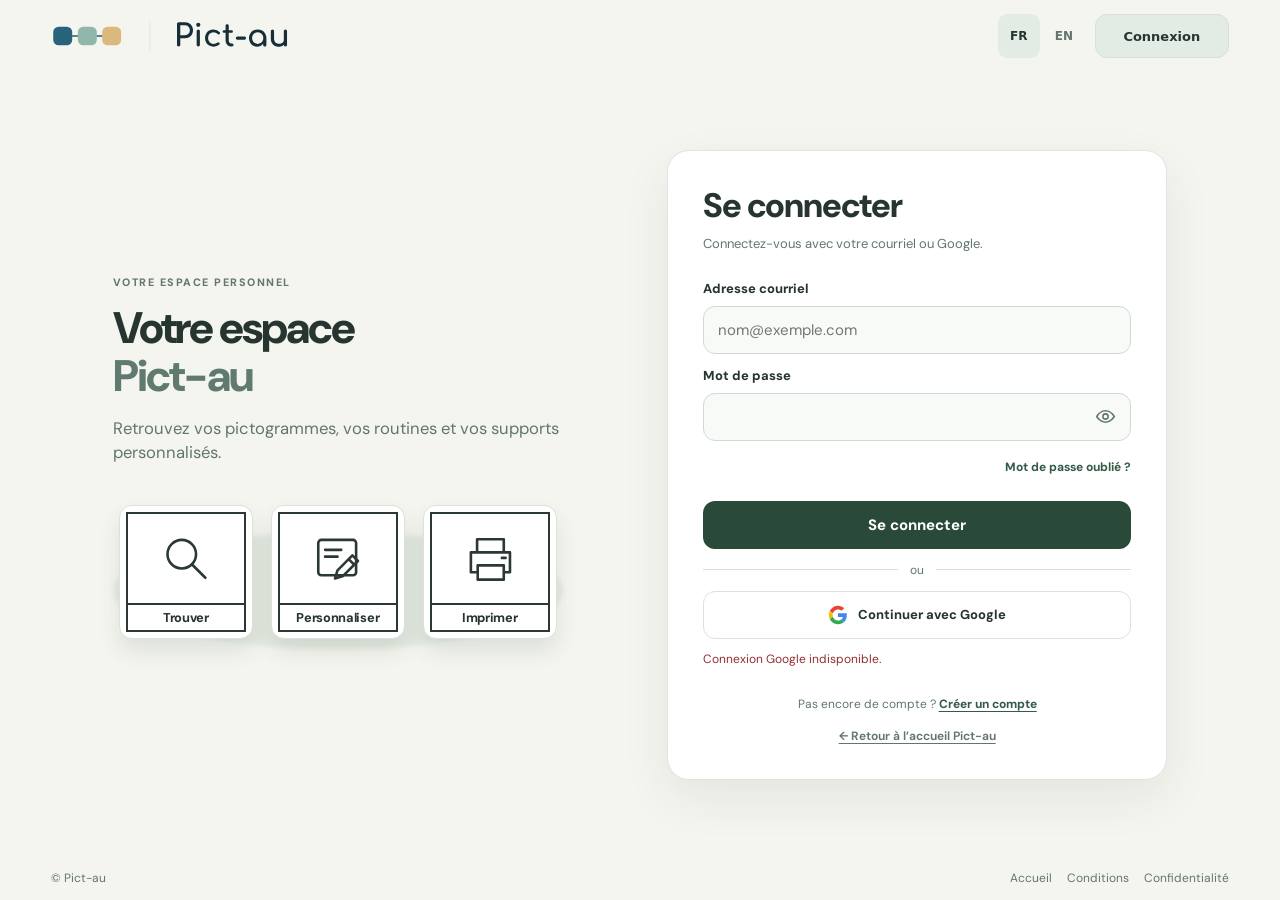
==== commit b59e0769: "fix(auth): load the same shared card-grid stylesheet in signup and login" ====
--- a/app/index.html
+++ b/app/index.html
@@ -12,6 +12,8 @@
     <link rel="stylesheet" href="./src/styles.css" />
     <link rel="stylesheet" href="./src/landing.css" />
     <link rel="stylesheet" href="./src/login-harmonized.css" />
+    <link rel="stylesheet" href="../branding/pictau-universal-header.css" />
+    <link rel="stylesheet" href="./src/auth-layout.css" />
   <meta name="pictau-site-app" content="true"></head>
   <body>
     <div id="app"></div>
--- a/app/src/styles.css
+++ b/app/src/styles.css
@@ -1685,3 +1685,9 @@
  .pa-catalog-empty-actions{flex-direction:column;align-items:stretch}
  .pa-catalog-empty-actions .btn{width:100%}
 }
+
+/* En-tête client permanent ; la navigation métier est secondaire, pas dans la rangée de marque. */
+.pa-client-workspace .pa-client-header[data-pa-universal-header]{position:sticky;z-index:30;top:0;background:#fff;border-bottom:1px solid #e9edec}
+.pa-client-workspace .pa-client-secondary-nav{display:flex;justify-content:center;flex-wrap:wrap;width:100%;gap:0;padding:4px 15px;background:#fff;border-bottom:1px solid #ecefec}
+@media(max-width:980px){.pa-client-workspace .pa-client-secondary-nav{display:none}}
+@media print{.pa-client-workspace .pa-client-secondary-nav{display:none!important}}
--- a/app/src/login-harmonized.css
+++ b/app/src/login-harmonized.css
@@ -178,3 +178,97 @@
 @media(prefers-reduced-motion:reduce){
  .hosted-access-v5 *{transition:none!important;animation:none!important}
 }
+
+/* Affichage cohérent pendant connexion, réinitialisation et vérification de rôle. */
+.hosted-access-v5 .hosted-access-header[data-pa-universal-header]{background:transparent}
+
+
+/* Connexion E — mobile réellement sur UNE vue au repos.
+   Réduction du décor seulement; email, password, Google, reset et création
+   restent visibles, tappables et accessibles. Aucune coupure de scroll pour
+   clavier virtuel, zoom ou messages d'erreur. */
+@media(max-width:680px){
+ .hosted-access-v5 .hosted-access-main{
+   min-height:0;flex:1 0 auto;display:flex;align-items:center;
+   justify-content:center;padding:3px 15px 4px;
+ }
+ .hosted-access-v5 .hosted-e-layout{gap:5px;max-width:440px}
+ .hosted-access-v5 .hosted-e-intro{text-align:center}
+ .hosted-access-v5 .hosted-access-eyebrow{display:none}
+ .hosted-access-v5 .hosted-e-intro h2{
+   font-size:clamp(20px,5.7vw,25px);line-height:1.12;
+   margin:0;letter-spacing:-.035em
+ }
+ .hosted-access-v5 .hosted-e-intro>p{display:none}
+ .hosted-access-v5 .hosted-e-tiles{
+   width:100%;max-width:225px;gap:7px;padding:3px 2px 3px;
+   margin:3px auto 0;
+ }
+ .hosted-access-v5 .hosted-e-tile{
+   border-radius:9px;padding:3px;
+   box-shadow:0 4px 10px #243c3014
+ }
+ .hosted-access-v5 .hosted-e-art{border-width:1.5px}
+ .hosted-access-v5 .hosted-e-art svg{max-width:46px;max-height:46px}
+ .hosted-access-v5 .hosted-e-tile-label{
+   min-height:24%;font-size:9px;line-height:1;letter-spacing:-.03em;
+   padding:2px 1px;border-width:1.5px
+ }
+ .hosted-access-v5 .hosted-access-panel{
+   max-width:440px;border-radius:16px;padding:13px 17px;
+   box-shadow:0 8px 22px #26352f0e
+ }
+ .hosted-access-v5 .hosted-access-panel h1{
+   font-size:23px;line-height:1.12;margin:0 0 5px
+ }
+ .hosted-access-v5 .hosted-access-intro{display:none}
+ .hosted-access-v5 .hosted-email-form{gap:4px}
+ .hosted-access-v5 .hosted-email-form label{
+   font-size:12px;line-height:1.15;margin:3px 0 0
+ }
+ .hosted-access-v5 .hosted-email-form input{
+   height:44px;min-height:44px;padding:8px 12px;
+   border-radius:10px;font-size:14px
+ }
+ .hosted-access-v5 .hosted-password-toggle{
+   top:0;right:1px;min-height:44px;min-width:44px
+ }
+ .hosted-access-v5 .hosted-access-link{
+   min-height:29px;padding:4px 0;font-size:12px
+ }
+ .hosted-access-v5 .hosted-access-submit{
+   min-height:44px;height:44px;margin:3px 0 0!important;
+   border-radius:10px;font-size:14px
+ }
+ .hosted-access-v5 .hosted-auth-divider{margin:5px 0;line-height:1.1}
+ .hosted-access-v5 .hosted-access-action .login-google{
+   min-height:44px;padding:6px 10px;font-size:12px;border-radius:10px
+ }
+ .hosted-access-v5 .hosted-signup{
+   font-size:12px;line-height:1.35;margin:7px 0 0
+ }
+ .hosted-access-v5 .hosted-access-back,.hosted-access-v5 .hosted-e-footer{display:none}
+ .hosted-access-v5 .hosted-access-error,
+ .hosted-access-v5 .hosted-email-success{
+   font-size:12px;line-height:1.3;margin:5px 0
+ }
+}
+@media(max-width:680px) and (max-height:650px){
+ .hosted-access-v5 .hosted-e-tiles{max-width:198px;gap:5px}
+ .hosted-access-v5 .hosted-e-layout{gap:2px}
+ .hosted-access-v5 .hosted-access-panel{padding:10px 14px}
+ .hosted-access-v5 .hosted-access-panel h1{font-size:21px;margin-bottom:3px}
+ .hosted-access-v5 .hosted-email-form{gap:3px}
+ .hosted-access-v5 .hosted-email-form input{min-height:42px;height:42px}
+ .hosted-access-v5 .hosted-access-submit{min-height:42px;height:42px}
+ .hosted-access-v5 .hosted-auth-divider{margin:3px 0}
+ .hosted-access-v5 .hosted-signup{margin-top:4px}
+ .hosted-access-v5 .hosted-access-main{padding-top:2px;padding-bottom:3px}
+}
+@media(max-width:680px) and (max-height:540px){
+ /* Paysage, zoom et clavier : la priorité est le parcours, pas la décoration.
+    Le document continue à défiler normalement lorsqu'il dépasse la hauteur. */
+ .hosted-access-v5 .hosted-e-tiles{display:none}
+ .hosted-access-v5 .hosted-e-layout{gap:3px}
+ .hosted-access-v5 .hosted-e-intro h2{font-size:19px}
+}
--- a/branding/pictau-universal-header.css
+++ b/branding/pictau-universal-header.css
@@ -0,0 +1,87 @@
+/* Contrat de marque Pict-au : trois carrés + lettrage + FR/EN + Connexion
+   sur UNE seule rangée. Ne jamais réserver une deuxième rangée au logo. */
+:is(.topbar,.signup-header,.info-header,.hosted-access-header,.pa-client-header)[data-pa-universal-header]{
+ display:flex;flex-direction:row;flex-wrap:nowrap;align-items:center;justify-content:space-between;
+ box-sizing:border-box;gap:8px;width:100%;height:72px;min-height:72px;
+ max-width:1510px;margin-left:auto;margin-right:auto;padding:0 clamp(20px,4vw,62px);
+}
+[data-pa-universal-header] :is(.pa-universal-logo-link,[data-pa-universal-logo]){display:inline-flex;flex:none;align-items:center;min-width:0;margin:0;padding:0;line-height:1;text-decoration:none}
+[data-pa-universal-header] :is(.pa-universal-logo-link,[data-pa-universal-logo]) picture{display:block;line-height:0}
+[data-pa-universal-header] :is(.pa-universal-logo-link,[data-pa-universal-logo]) .pictau-brand-img{display:block;width:clamp(170px,20vw,240px);height:auto;max-width:none}
+[data-pa-universal-header] .pa-universal-controls{display:flex;flex:none;align-items:center;justify-content:flex-end;flex-wrap:nowrap;white-space:nowrap;gap:10px;min-width:0}
+[data-pa-universal-header] .pa-universal-controls :is(.lang-switch,.home-lang,.signup-languages){display:flex;flex:none;align-items:center;gap:3px;background:transparent;border:0;padding:0}
+[data-pa-universal-header] .pa-universal-controls [data-lang]{display:inline-flex;flex:none;align-items:center;justify-content:center;min-width:40px;min-height:44px;padding:5px 3px;font:750 12px system-ui,sans-serif;border:0;border-radius:9px;background:transparent;color:#62766d}
+[data-pa-universal-header] .pa-universal-controls [data-lang][aria-pressed=true]{background:#e3ebe5;color:#26352f;box-shadow:none}
+[data-pa-universal-header] .pa-universal-controls :is(.login-link,.signup-login,.pa-universal-account,.pa-universal-current){display:inline-flex;align-items:center;justify-content:center;flex:none;box-sizing:border-box;min-height:44px;padding:8px 19px;border:1px solid #d8e0d9;border-radius:12px;background:#fff;color:#26352f;font:750 13px system-ui,sans-serif;text-decoration:none;white-space:nowrap}
+[data-pa-universal-header] .pa-universal-controls .pa-universal-account{cursor:pointer}
+[data-pa-universal-header] .pa-universal-controls .pa-universal-current{background:#e3ebe5}
+@media(max-width:750px){
+ :is(.topbar,.signup-header,.info-header,.hosted-access-header,.pa-client-header)[data-pa-universal-header]{height:60px;min-height:60px;padding:0 22px}
+ [data-pa-universal-header] :is(.pa-universal-logo-link,[data-pa-universal-logo]) .pictau-brand-img{width:170px}
+ [data-pa-universal-header] .pa-universal-controls{gap:7px}
+}
+@media(max-width:520px){
+ :is(.topbar,.signup-header,.info-header,.hosted-access-header,.pa-client-header)[data-pa-universal-header]{height:56px;min-height:56px;padding:0 15px;gap:6px}
+ [data-pa-universal-header] :is(.pa-universal-logo-link,[data-pa-universal-logo]) .pictau-brand-img{width:clamp(118px,37vw,154px)}
+ [data-pa-universal-header] .pa-universal-controls{gap:2px}
+ [data-pa-universal-header] .pa-universal-controls :is(.lang-switch,.home-lang,.signup-languages){gap:2px}
+ [data-pa-universal-header] .pa-universal-controls [data-lang]{min-width:34px;min-height:44px;padding:3px 0;font-size:11px}
+ [data-pa-universal-header] .pa-universal-controls :is(.login-link,.signup-login,.pa-universal-account,.pa-universal-current){min-height:44px;padding:7px 8px;font-size:11px;border-radius:10px}
+}
+@media(max-width:350px){
+ [data-pa-universal-header] :is(.pa-universal-logo-link,[data-pa-universal-logo]) .pictau-brand-img{width:118px}
+ [data-pa-universal-header] .pa-universal-controls [data-lang]{min-width:32px}
+ [data-pa-universal-header] .pa-universal-controls :is(.login-link,.signup-login,.pa-universal-account,.pa-universal-current){padding:6px 7px;font-size:10px}
+}
+
+/* L'accueil passe à une seule rangée : ne jamais conserver l'ancien en-tête 102px. */
+@media(max-width:520px){body[data-pictau-home-design="5"]{grid-template-rows:56px minmax(0,1fr) 36px}}
+
+/* L'inscription a déjà les mêmes marges externes que l'accueil : ne pas
+   ajouter une seconde fois le padding à l'intérieur de son en-tête. */
+.signup-header[data-pa-universal-header]{padding-left:0;padding-right:0}
+
+/* La grille d'inscription a son propre padding-top historique (6/14 px).
+   L'en-tête partagé doit commencer à la même coordonnée y que l'accueil. */
+.signup-page{padding-top:0}
+
+/* Les barres de défilement de l'inscription réduisent son conteneur de 15px.
+   Aligner le bord droit sur le viewport comme la vraie page d'accueil. */
+@media(min-width:751px){.signup-header[data-pa-universal-header]{width:min(92vw,1386px)}}
+
+
+/* BOSS / Harmonisation : contrat multilingue de dimensions IMMUTABLES.
+   FR, EN et Connexion/Sign in (ou Mon compte) occupent exactement les mêmes
+   emplacements en FR et EN sur toutes les pages, sans décaler le logo.
+   Un seul fichier partagé ; aucun réglage par page ou par langue. */
+[data-pa-universal-header]{
+ --pa-lang-slot:42px;
+ --pa-action-slot:134px;
+}
+[data-pa-universal-header] .pa-universal-controls [data-lang]{
+ box-sizing:border-box;
+ inline-size:var(--pa-lang-slot);
+ min-inline-size:var(--pa-lang-slot);
+ max-inline-size:var(--pa-lang-slot);
+ flex:0 0 var(--pa-lang-slot);
+ white-space:nowrap;
+}
+[data-pa-universal-header] .pa-universal-controls :is(.login-link,.signup-login,.pa-universal-account,.pa-universal-current){
+ box-sizing:border-box;
+ inline-size:var(--pa-action-slot);
+ min-inline-size:var(--pa-action-slot);
+ max-inline-size:var(--pa-action-slot);
+ flex:0 0 var(--pa-action-slot);
+ overflow:hidden;
+ text-overflow:ellipsis;
+ text-align:center;
+}
+@media(max-width:750px){
+ [data-pa-universal-header]{--pa-lang-slot:40px;--pa-action-slot:126px}
+}
+@media(max-width:520px){
+ [data-pa-universal-header]{--pa-lang-slot:34px;--pa-action-slot:clamp(90px,29vw,112px)}
+}
+@media(max-width:350px){
+ [data-pa-universal-header]{--pa-lang-slot:32px}
+}
--- a/app/src/auth-layout.css
+++ b/app/src/auth-layout.css
@@ -0,0 +1,104 @@
+/* Pict-au / BOSS Harmonisation — contrat commun des pages Connexion et Créer un compte.
+   Les cartes de droite sont identiques en mode deux colonnes, le panneau
+   visuel de gauche occupe le même gabarit. Pas de hauteur forcée sur mobile,
+   lors d'un zoom ou lorsqu'un formulaire affiche un message long. */
+:root{
+ --pa-auth-card-width:500px;
+ --pa-auth-card-min-height:620px;
+ --pa-auth-column-gap:clamp(28px,4.25vw,76px);
+}
+/* Les deux pages adoptent le MÊME seuil tablette. */
+@media(min-width:900px){
+ .signup-page{
+   grid-template-columns:minmax(0,1fr) minmax(0,1fr);
+   column-gap:var(--pa-auth-column-gap);
+ }
+ .signup-showcase{
+   width:min(100%,var(--pa-auth-card-width));
+   min-height:var(--pa-auth-card-min-height);
+   max-width:var(--pa-auth-card-width);
+   justify-self:end;
+   justify-content:center;
+   gap:clamp(18px,2.25vw,30px);
+ }
+ .signup-intro h1{
+   font-size:clamp(35px,3.45vw,52px);
+   line-height:1.09;
+   margin-bottom:11px;
+ }
+ .signup-intro>p:last-child{font-size:clamp(13px,1.1vw,16px)}
+ .signup-tiles{max-width:450px;width:100%}
+ .signup-plan{max-width:var(--pa-auth-card-width);width:100%}
+ .signup-form-card{
+   width:min(100%,var(--pa-auth-card-width));
+   max-width:var(--pa-auth-card-width);
+   min-height:var(--pa-auth-card-min-height);
+   justify-self:start;
+   display:flex;
+   flex-direction:column;
+   justify-content:center;
+ }
+ .hosted-access-v5 .hosted-e-layout{
+   width:100%;
+   max-width:calc(2 * var(--pa-auth-card-width) + var(--pa-auth-column-gap));
+   grid-template-columns:repeat(2,minmax(0,var(--pa-auth-card-width)));
+   justify-content:center;
+   align-items:center;
+   gap:var(--pa-auth-column-gap);
+ }
+ .hosted-access-v5 .hosted-e-intro{
+   width:100%;
+   max-width:var(--pa-auth-card-width);
+   min-height:var(--pa-auth-card-min-height);
+   display:flex;
+   flex-direction:column;
+   justify-content:center;
+ }
+ .hosted-access-v5 .hosted-e-intro h2{
+   font-size:clamp(35px,3.45vw,52px);
+   line-height:1.09;
+ }
+ .hosted-access-v5 .hosted-e-tiles{max-width:450px;width:100%}
+ .hosted-access-v5 .hosted-access-panel{
+   width:100%;
+   max-width:var(--pa-auth-card-width);
+   min-height:var(--pa-auth-card-min-height);
+   display:flex;
+   flex-direction:column;
+   justify-content:center;
+ }
+}
+/* Aux formats tablette, toutes les colonnes s'empilent; les cartes
+   suivent le contenu plutôt qu'une hauteur prévue pour l'ordinateur. */
+@media(min-width:681px) and (max-width:899px){
+ .hosted-access-v5 .hosted-e-layout{
+   grid-template-columns:minmax(0,1fr);
+   width:100%;
+   max-width:760px;
+   gap:20px;
+   justify-content:stretch;
+ }
+ .hosted-access-v5 .hosted-e-intro{
+   width:100%;
+   max-width:none;
+   min-height:0;
+   text-align:center;
+ }
+ .hosted-access-v5 .hosted-e-intro h2 em{display:inline}
+ .hosted-access-v5 .hosted-e-intro>p{max-width:560px;margin:0 auto 10px}
+ .hosted-access-v5 .hosted-e-tiles{margin:auto;max-width:330px}
+ .hosted-access-v5 .hosted-access-panel{
+   width:100%;
+   max-width:590px;
+   min-height:0;
+   margin:auto;
+ }
+ .signup-showcase,.signup-form-card{min-height:0}
+}
+/* Conserver les règles d'un seul écran de la connexion et de l'inscription :
+   aucun formulaire n'est écrasé pour reproduire la hauteur desktop. */
+@media(max-width:680px){
+ .hosted-access-v5 .hosted-e-intro,
+ .hosted-access-v5 .hosted-access-panel,
+ .signup-showcase,.signup-form-card{min-height:0}
+}
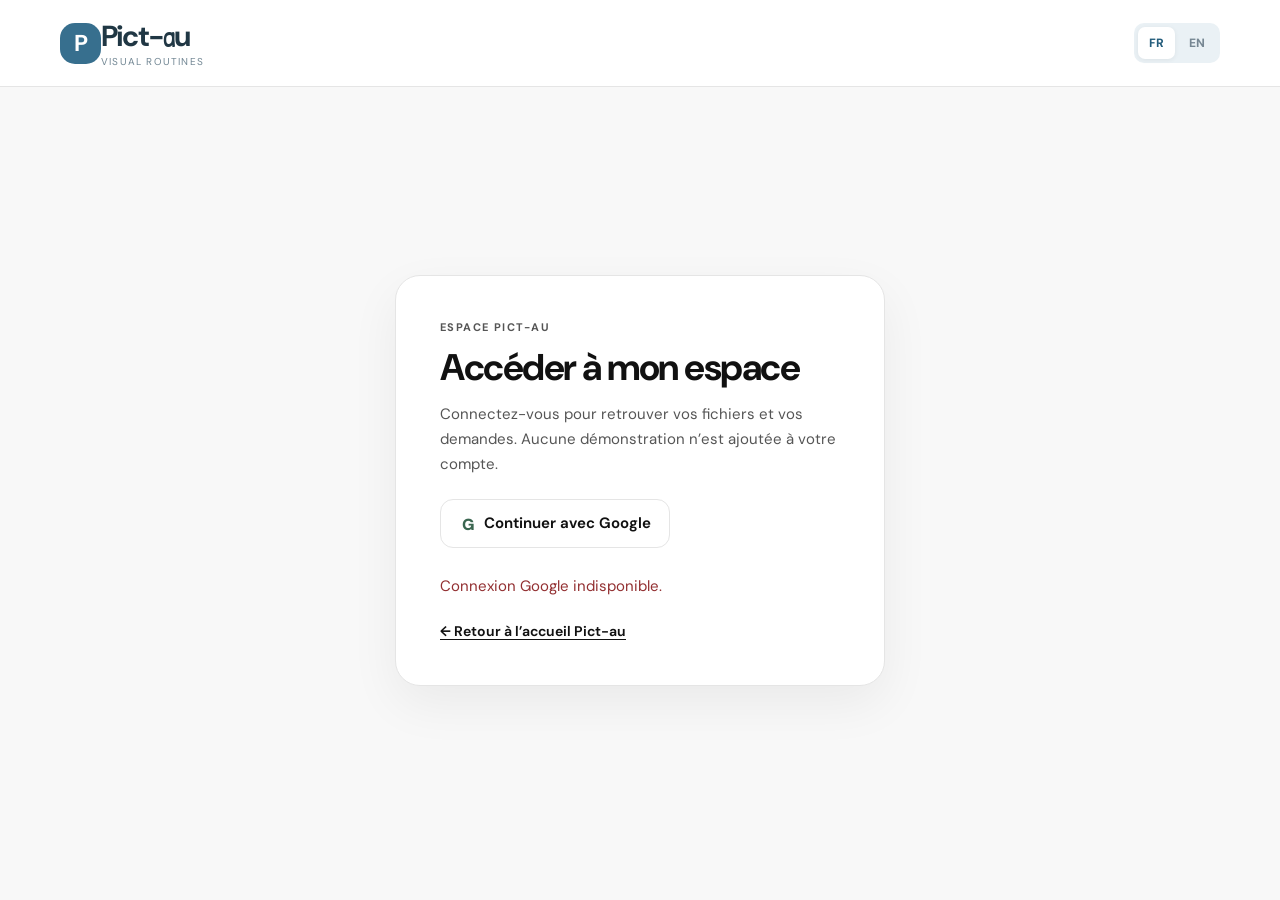
==== commit 36b22ffe: "deploy(pictau): client et admin sécurisés — source 27229b8974a1" ====
--- a/app/index.html
+++ b/app/index.html
@@ -11,9 +11,6 @@
     <link href="https://fonts.googleapis.com/css2?family=DM+Sans:wght@400;500;600;700&family=Patrick+Hand&display=swap" rel="stylesheet" />
     <link rel="stylesheet" href="./src/styles.css" />
     <link rel="stylesheet" href="./src/landing.css" />
-    <link rel="stylesheet" href="./src/login-harmonized.css" />
-    <link rel="stylesheet" href="../branding/pictau-universal-header.css" />
-    <link rel="stylesheet" href="./src/auth-layout.css" />
   <meta name="pictau-site-app" content="true"></head>
   <body>
     <div id="app"></div>
--- a/app/src/styles.css
+++ b/app/src/styles.css
@@ -76,17 +76,6 @@
 .login-control{display:inline-flex;align-items:center;justify-content:center;gap:7px;border-radius:9px;border:1px solid #d5ddd5;background:#fff;color:#232923;min-height:40px;padding:8px 11px;font-weight:800;font-size:11px;white-space:nowrap}
 .login-google:hover:not(:disabled){background:#f2f4f1}
 .google-letter{display:grid;place-items:center;width:18px;height:18px;font-weight:900;font-size:16px;color:#3a6650}
-.google-mark{display:block;flex:none;width:20px;height:20px}
-.login-google{gap:11px;min-height:44px;border-color:#d9e2e8;background:#fff;color:#18374a;font-size:13px;font-weight:650;letter-spacing:0;transition:background-color .16s,border-color .16s,box-shadow .16s}
-.login-google:hover:not(:disabled){background:#f8fafc;border-color:#aec7d6;box-shadow:0 2px 10px #143e5612}
-.login-google:focus-visible{outline:3px solid #2c708f;outline-offset:3px}
-.login-google:disabled{opacity:.65;cursor:wait}
-.hosted-access-action .login-google{width:100%;min-height:48px;border-radius:12px;gap:12px;font-size:14px}
-.hosted-access-action .google-login-copy{display:inline}
-.hosted-access-action .google-login-short{display:none}
-@media(max-width:520px){.hosted-access-action .login-google{min-height:48px;padding:11px 14px}}
-
-
 .login-identity{display:flex;align-items:center;gap:7px;min-width:0}
 .login-username{color:#596459;max-width:134px;overflow:hidden;text-overflow:ellipsis;white-space:nowrap;font-size:11px}
 .login-signout{min-height:35px;padding:7px 9px}
@@ -1511,183 +1500,80 @@
 }
 @media print{.pa-drafts-pages{display:none!important}}
 
-/* PICT-AU login design 4 — isolated to hosted login, preserving other client/admin pages. */
-@media screen {
- .hosted-access-v4{--login-blue:#28617c;--login-ink:#192f39;--login-line:#cadce6;background:linear-gradient(180deg,#e9f4f8,#e2f0f6);color:var(--login-ink)}
- .hosted-access-v4 .hosted-access-header{background:transparent;border:0;padding:14px 18px 6px}
- .hosted-access-v4 .hosted-access-main{display:flex;flex-direction:column;align-items:center;justify-content:flex-start;padding:8px 0 0;min-height:0;gap:0}
- .hosted-access-v4 .hosted-access-art{display:flex;align-items:center;justify-content:center;gap:8px;margin:2px auto 9px}
- .hosted-access-v4 .hosted-access-art>span{width:43px;height:43px;border-radius:10px;border:1px solid #9bb8c7;background:#fff;display:grid;place-items:center;color:#28617c}
- .hosted-access-v4 .hosted-access-art svg{width:26px;height:26px}
- .hosted-access-v4 .hosted-access-welcome{text-align:center;margin:0 auto 13px;padding:0 10px}
- .hosted-access-v4 .hosted-access-eyebrow{font-size:9px;letter-spacing:.2em;color:#718f9e;margin:0 0 5px}
- .hosted-access-v4 .hosted-access-welcome h2{font-size:clamp(23px,6vw,30px);line-height:1.1;margin:0 0 7px;letter-spacing:-.03em}
- .hosted-access-v4 .hosted-access-welcome p{color:#66818e;font-size:12px;line-height:1.3;margin:0}
- .hosted-access-v4 .hosted-access-panel{margin-top:auto;flex:1;width:100%;max-width:520px;border-radius:30px 30px 0 0;padding:20px clamp(20px,7vw,35px) max(10px,env(safe-area-inset-bottom));background:#fff;border:0;box-shadow:0 -8px 30px #235c7414;text-align:left}
- .hosted-access-v4 .hosted-access-panel h1{text-align:center;color:var(--login-ink);font-size:clamp(21px,5vw,25px);margin:0 0 6px;letter-spacing:-.03em}
- .hosted-access-v4 .hosted-access-panel .hosted-access-intro{text-align:center;font-size:12px;line-height:1.35;margin:0 0 12px;color:#698492}
- .hosted-access-v4 .hosted-email-form{gap:5px}
- .hosted-access-v4 .hosted-email-form label{font-size:12px;color:#385766;margin:0}
- .hosted-access-v4 .hosted-email-form input{height:42px;min-height:42px;padding:8px 12px;background:#f8fbfc;border-color:var(--login-line);font-size:14px}
- .hosted-access-v4 .hosted-password-wrap{position:relative}
- .hosted-access-v4 .hosted-password-wrap input{padding-right:52px}
- .hosted-access-v4 .hosted-password-toggle{position:absolute;right:3px;top:1px;min-height:40px;min-width:42px;border:0;background:transparent;color:#557989;display:grid;place-items:center;cursor:pointer}
- .hosted-access-v4 .hosted-password-toggle svg{width:20px;height:20px}
- .hosted-access-v4 .hosted-access-link{border:0;background:transparent;color:var(--login-blue);font-size:12px;font-weight:700;cursor:pointer;min-height:32px;padding:5px 0}
- .hosted-access-v4 .hosted-forgot{justify-self:end}
- .hosted-access-v4 .hosted-access-submit{background:var(--login-blue);color:#fff;border:0;border-radius:12px;min-height:43px;margin:0!important;font:700 14px "DM Sans",system-ui,sans-serif;cursor:pointer}
- .hosted-access-v4 .hosted-auth-divider{margin:10px 0}
- .hosted-access-v4 .hosted-access-action{margin:0 0 9px}
- .hosted-access-v4 .hosted-access-action .login-google{width:100%;min-height:43px;padding:8px 12px;justify-content:center}
- .hosted-access-v4 .hosted-signup{text-align:center!important;font-size:12px!important;margin:8px 0!important;line-height:1.5!important}
- .hosted-access-v4 .hosted-signup a{color:var(--login-blue);font-weight:700}
- .hosted-access-v4 .hosted-access-back{display:block;text-align:center;font-size:11px;color:#6b8793;margin:7px 0 0}
- .hosted-access-v4 .hosted-return-login{display:block;margin:14px auto}
- .hosted-access-v4 .hosted-access-error{font-size:12px!important;line-height:1.3!important;margin:6px 0!important}
- .hosted-access-v4 button:focus-visible,.hosted-access-v4 a:focus-visible{outline:3px solid #4d9fc3;outline-offset:3px}
- .hosted-access-v4 button:disabled{opacity:.6;cursor:wait}
-}
-@media screen and (min-width:781px){
- .hosted-access-v4 .hosted-access-panel{border-radius:26px;flex:unset;margin:0 auto 30px;box-shadow:0 16px 35px #235c7418}
- .hosted-access-v4 .hosted-access-main{justify-content:center}
-}
-@media screen and (max-height:660px) and (max-width:780px){
- .hosted-access-v4 .hosted-access-header{padding-top:5px;padding-bottom:0}
- .hosted-access-v4 .hosted-access-main{padding-top:0}
- .hosted-access-v4 .hosted-access-art{margin:0 auto 4px}
- .hosted-access-v4 .hosted-access-art>span{width:32px;height:32px}
- .hosted-access-v4 .hosted-access-art svg{width:20px;height:20px}
- .hosted-access-v4 .hosted-access-welcome{margin-bottom:6px}
- .hosted-access-v4 .hosted-access-welcome h2{font-size:20px;margin-bottom:2px}
- .hosted-access-v4 .hosted-access-welcome p{font-size:10px}
- .hosted-access-v4 .hosted-access-panel{padding-top:12px}
- .hosted-access-v4 .hosted-access-panel .hosted-access-intro{margin-bottom:7px}
- .hosted-access-v4 .hosted-email-form{gap:3px}
- .hosted-access-v4 .hosted-email-form input{height:38px;min-height:38px}
- .hosted-access-v4 .hosted-password-toggle{min-height:37px}
- .hosted-access-v4 .hosted-access-submit,.hosted-access-v4 .hosted-access-action .login-google{min-height:40px}
- .hosted-access-v4 .hosted-auth-divider{margin:6px 0}
- .hosted-access-v4 .hosted-signup{margin:4px 0!important}
-}
-
-/* Connexion Design 4 : avertissement clavier physique, discret sur tous écrans. */
-.hosted-access-v4 .hosted-caps-hint{margin:0;color:#80521b;background:#fff6e3;border:1px solid #ebd9b0;border-radius:9px;padding:7px 10px;font-size:12px;line-height:1.4}
-.hosted-access-v4 .hosted-caps-hint[hidden]{display:none}
-
-/* Mes brouillons : recherche utilisable au clavier, au tactile et en format réduit. */
-.pa-drafts-filter{display:grid;grid-template-columns:minmax(0,2fr) repeat(2,minmax(0,1fr)) auto auto;
-  align-items:end;gap:12px;margin:18px 0}
-.pa-drafts-filter .control{min-width:0}
-.pa-drafts-filter label{display:block;margin-bottom:6px;font-size:14px;font-weight:600}
-.pa-drafts-filter input,.pa-drafts-filter select{width:100%;min-height:44px}
-.pa-drafts-filter>.btn{min-height:44px;white-space:nowrap}
+
+/* 2026-11-01 — Banque Super Admin : parcours simplifié sur tout format.
+   Styles limités à .pa-bank-* : pas de modification des trois pages protégées. */
+.pa-bank-shell{display:grid;gap:16px;min-width:0}
+.pa-bank-mode-nav{display:grid;grid-template-columns:repeat(3,minmax(0,1fr));gap:8px;padding:6px;border:1px solid #dedede;border-radius:18px;background:#f5f5f5;max-width:700px}
+.pa-bank-mode{appearance:none;min-width:0;min-height:48px;border:1px solid transparent;border-radius:12px;background:transparent;color:#404040;font:inherit;font-size:14px;font-weight:700;padding:10px 12px;line-height:1.25;text-align:center;cursor:pointer}
+.pa-bank-mode:hover{background:#ebebeb;color:#111}
+.pa-bank-mode.is-active{background:#111;color:#fff;border-color:#111;box-shadow:0 2px 7px #00000017}
+.pa-bank-mode:focus-visible,.pa-bank-inspector button:focus-visible{outline:3px solid #111;outline-offset:3px}
+.pa-bank-mode:disabled{opacity:.55;cursor:wait}
+.pa-bank-active-region{min-width:0;scroll-margin-top:16px}
+.pa-bank-active-region:focus{outline:none}
+.pa-bank-active-region:focus-visible{outline:3px solid #111;outline-offset:4px;border-radius:8px}
+.pa-bank-workspace{min-width:0}
+.pa-bank-workspace.has-inspector{display:grid;grid-template-columns:minmax(0,1fr) minmax(300px,370px);align-items:start;gap:18px}
+.pa-bank-results{min-width:0;margin:0}
+.pa-bank-results-header{display:flex;align-items:center;justify-content:space-between;gap:14px;flex-wrap:wrap;margin-bottom:18px}
+.pa-bank-results-header h2{font-size:22px;line-height:1.2;letter-spacing:-.03em;color:#111;margin:0 0 5px}
+.pa-bank-results-header p{margin:0;font-size:13px;line-height:1.5;color:#656565}
+.pa-bank-results-header .btn{min-height:44px}
+.pa-bank-results .admin-bank-controls{display:grid;grid-template-columns:repeat(3,minmax(0,1fr));gap:12px;min-width:0}
+.pa-bank-results .admin-bank-query{grid-column:1/-1}
+.pa-bank-results .admin-bank-controls .control{min-width:0}
+.pa-bank-results .admin-bank-controls label{font-size:12px;line-height:1.3}
+.pa-bank-results .admin-bank-controls input,.pa-bank-results .admin-bank-controls select{width:100%;min-width:0;min-height:44px;font-size:14px}
+.pa-bank-results .admin-bank-view-controls{display:flex;flex-wrap:wrap;gap:7px;margin:14px 0}
+.pa-bank-results .admin-bank-view-controls .btn{min-height:44px;font-size:12px;white-space:normal}
+.pa-bank-results .admin-bank-summary{color:#555;font-size:12px;line-height:1.45;margin:10px 0 16px}
+.pa-bank-results .admin-bank-item.is-selected{border-color:#111;box-shadow:0 0 0 1px #111}
+.pa-bank-results .admin-bank-item-actions .btn{min-height:44px;white-space:normal}
+.pa-bank-results .admin-bank-item-meta strong,.pa-bank-results .admin-bank-secondary{overflow-wrap:anywhere}
+.pa-bank-inspector{min-width:0;position:sticky;top:18px;max-height:calc(100dvh - 36px);overflow:auto;scroll-margin-top:16px;border:1px solid #d9d9d9;border-radius:20px;padding:16px;background:#fff;box-shadow:0 8px 24px #0000000a}
+.pa-bank-inspector-header{display:flex;align-items:center;justify-content:space-between;gap:12px;padding-bottom:13px;border-bottom:1px solid #e6e6e6}
+.pa-bank-inspector-header h3{margin:0;color:#111;font-size:17px;line-height:1.3;outline-offset:3px}
+.pa-bank-inspector-header .btn{min-height:44px;flex:none}
+.pa-bank-inspector .admin-private-preview{min-width:0;margin-top:12px;padding:0;border:0;border-radius:0;background:transparent;box-shadow:none}
+.pa-bank-inspector .admin-png-stage{max-width:100%;overflow:auto}
+.pa-bank-inspector .admin-png-template,.pa-bank-inspector .admin-png-cell{min-width:0;max-width:100%}
+.pa-bank-inspector input,.pa-bank-inspector select,.pa-bank-inspector textarea{max-width:100%}
+.pa-bank-active-region>.admin-import-panel,.pa-bank-active-region>.admin-theme-manager{max-width:100%;margin-top:0}
+.pa-bank-active-region>.admin-import-panel .admin-surface-head h2,.pa-bank-active-region>.admin-theme-manager .admin-surface-head h2{font-size:22px;color:#111}
+.pa-bank-active-region .admin-theme-details summary{min-height:44px;display:flex;align-items:center;font-size:14px}
+@media(max-width:1199px){
+  .pa-bank-workspace.has-inspector{grid-template-columns:minmax(0,1fr) minmax(260px,340px);gap:12px}
+  .pa-bank-results .admin-bank-controls{grid-template-columns:repeat(2,minmax(0,1fr))}
+  .pa-bank-results .admin-bank-controls .admin-bank-query{grid-column:1/-1}
+}
 @media(max-width:900px){
-  .pa-drafts-filter{grid-template-columns:repeat(2,minmax(0,1fr))}
-}
-@media(max-width:480px){
-  .pa-drafts-filter{grid-template-columns:minmax(0,1fr);gap:10px}
-  .pa-drafts-filter>.btn{width:100%}
-}
-@media print{.pa-drafts-filter{display:none!important}}
-
-
-/* Sélection multi-pages du vrai catalogue : même repère noir/blanc que Mes pictogrammes utilisés. */
-  .pa-catalog-bulk-choice{display:flex;align-items:center;justify-content:center;gap:8px;
-    width:100%;min-height:44px;margin-top:12px;padding:8px 12px;background:#fff;
-    color:#111;border:1px solid #888;border-radius:11px;font-weight:750;font-size:13px;cursor:pointer}
-  .pa-catalog-bulk-choice[aria-pressed="true"]{background:#111;color:#fff;border-color:#111}
-  .pa-catalog-bulk-choice svg{width:17px;height:17px;flex:none}
-  .pa-catalog-bulk-choice:focus-visible,.pa-catalog-bulk-actions button:focus-visible{
-    outline:3px solid #555;outline-offset:3px}
-  .pa-catalog-bulk-choice:disabled{opacity:.5;cursor:not-allowed}
-  .pa-catalog-bulk-review{margin-block:12px 18px}
-  .pa-catalog-bulk-actions{display:flex;flex-wrap:wrap;gap:9px;margin-top:14px}
-  .pa-catalog-bulk-actions button{min-height:44px;white-space:normal}
-  @media(max-width:599px){
-    .pa-catalog-bulk-actions{display:grid;grid-template-columns:1fr;gap:8px}
-    .pa-catalog-bulk-actions button{width:100%}
-  }
-
-/* Action de sélection de la page officielle, avant la grille du catalogue. */
-.pa-catalog-page-select{display:flex;align-items:center;flex-wrap:wrap;gap:8px 14px;
-  margin:16px 0;padding:10px 0;border-top:1px solid #e5e5e5}
-.pa-catalog-page-select .btn{display:inline-flex;align-items:center;gap:8px;min-height:44px;
-  max-width:100%;white-space:normal;text-align:left}
-.pa-catalog-page-select .btn svg{width:17px;height:17px;flex:none}
-.pa-catalog-page-select .btn:focus-visible{outline:3px solid #555;outline-offset:3px}
-.pa-catalog-page-select>span{font-size:12px;line-height:1.4;color:#505050}
-@media(max-width:599px){
-  .pa-catalog-page-select .btn{width:100%;justify-content:center}
-}
-
-
-/* Parcours d'approbation des vraies images privées depuis l'accueil Super Admin. */
-.admin-review-shortcut{margin:18px 0;padding:18px;border:1px solid #bfcfc4;border-radius:14px;
-  background:#f4f7f2;color:#1f3028}
-.admin-review-shortcut h2{font-size:clamp(17px,2vw,22px);margin:0 0 8px;line-height:1.3}
-.admin-review-shortcut p{margin:0 0 12px;max-width:70ch;font-size:14px;line-height:1.5}
-.admin-review-shortcut .btn{display:inline-flex;align-items:center;gap:8px;min-height:44px;
-  white-space:normal;text-align:left}
-.admin-review-shortcut .btn svg{width:18px;height:18px;flex:none}
-.admin-review-shortcut .btn:focus-visible,
-.admin-surface-head [data-action="admin-review-next"]:focus-visible{
-  outline:3px solid #385a49;outline-offset:3px}
-.admin-surface-head [data-action="admin-review-next"]{min-height:44px;white-space:normal}
-@media(max-width:620px){
-  .admin-review-shortcut{padding:14px}
-  .admin-review-shortcut .btn{width:100%;justify-content:center}
-  .admin-surface-head [data-action="admin-review-next"]{width:100%}
-}
-
-/* Publication d'un vrai PNG : accusé affiché même après fermeture du panneau
-   privé; le lien mène à la banque publique, pas à une URL Storage exposée. */
-.admin-publish-confirmation{padding:14px 16px;margin:12px 0 16px;border:1px solid #9bb4a5;
-  background:#f1f6f1;color:#213a2e;border-radius:12px;display:flex;flex-wrap:wrap;
-  gap:12px;align-items:center;justify-content:space-between}
-.admin-publish-confirmation p{margin:0;line-height:1.45;font-weight:650}
-.admin-publish-confirmation button{min-height:44px;display:inline-flex;align-items:center;gap:7px}
-.admin-publish-confirmation button:focus-visible{outline:3px solid #395f4b;outline-offset:3px}
-@media(max-width:620px){.admin-publish-confirmation button{width:100%;justify-content:center}}
-
-/* Épreuve non publiante : un PDF de contrôle local pour le Super Admin. */
-.admin-private-proof{display:flex;flex-direction:column;align-items:flex-start;gap:10px;
-  border:1px solid #b9c5bb;border-radius:12px;background:#f6f8f4;padding:14px;margin:16px 0}
-.admin-private-proof>p{margin:0;line-height:1.5;font-size:13px;max-width:66ch}
-.admin-private-proof .btn{min-height:44px;max-width:100%;white-space:normal;display:inline-flex;
-  gap:8px;align-items:center;text-align:left}
-.admin-private-proof .btn:focus-visible{outline:3px solid #355942;outline-offset:3px}
-@media(max-width:599px){.admin-private-proof{align-items:stretch}
-  .admin-private-proof .btn{width:100%;justify-content:center}}
-
-/* Un geste : choisir un pictogramme officiel et ouvrir le vrai tableau. */
-.pa-catalog-add .pa-catalog-open-board{
-  grid-column:1 / -1;background:#161b19;color:#fff;border-color:#161b19;
-  font-size:12px;min-height:44px;line-height:1.35;white-space:normal}
-.pa-catalog-add .pa-catalog-open-board:hover{background:#34463c;border-color:#34463c}
-.pa-catalog-add .pa-catalog-open-board:disabled{opacity:.46}
-.pa-catalog-add .pa-catalog-open-board:focus-visible,
-.pa-catalog-bulk-actions .pa-catalog-open-board:focus-visible{
-  outline:3px solid #536d5e;outline-offset:3px}
-.pa-catalog-bulk-actions .pa-catalog-open-board{min-height:44px}
-@media(max-width:599px){
-  .pa-catalog-add .pa-catalog-open-board{width:100%;text-align:center}
-  .pa-catalog-bulk-actions .pa-catalog-open-board{width:100%}
-}
-
-/* La banque client sans publication propose un chemin vers les vraies
-   catégories et les demandes, jamais des exemples ou brouillons privés. */
-.pa-catalog-empty-actions{display:flex;flex-wrap:wrap;gap:10px;margin-top:14px}
-.pa-catalog-empty-actions .btn{display:inline-flex;align-items:center;gap:7px;min-height:44px;
-  max-width:100%;white-space:normal;text-align:center;justify-content:center}
-.pa-catalog-empty-actions .btn svg{width:17px;height:17px;flex:none}
-.pa-catalog-empty-actions .btn:focus-visible{outline:3px solid #555;outline-offset:3px}
-@media(max-width:599px){
- .pa-catalog-empty-actions{flex-direction:column;align-items:stretch}
- .pa-catalog-empty-actions .btn{width:100%}
-}
-
-/* En-tête client permanent ; la navigation métier est secondaire, pas dans la rangée de marque. */
-.pa-client-workspace .pa-client-header[data-pa-universal-header]{position:sticky;z-index:30;top:0;background:#fff;border-bottom:1px solid #e9edec}
-.pa-client-workspace .pa-client-secondary-nav{display:flex;justify-content:center;flex-wrap:wrap;width:100%;gap:0;padding:4px 15px;background:#fff;border-bottom:1px solid #ecefec}
-@media(max-width:980px){.pa-client-workspace .pa-client-secondary-nav{display:none}}
-@media print{.pa-client-workspace .pa-client-secondary-nav{display:none!important}}
+  .pa-bank-workspace.has-inspector{display:flex;flex-direction:column;gap:14px}
+  .pa-bank-workspace.has-inspector .pa-bank-inspector{order:-1;width:100%;position:static;max-height:none;overflow:visible}
+  .pa-bank-workspace.has-inspector .pa-bank-results{width:100%}
+}
+@media(max-width:520px){
+  .pa-bank-shell{gap:12px}
+  .pa-bank-mode-nav{gap:4px;padding:4px;border-radius:14px}
+  .pa-bank-mode{padding:10px 5px;font-size:12px;min-height:48px;border-radius:10px}
+  .pa-bank-results{padding:14px 12px}
+  .pa-bank-results-header h2{font-size:20px}
+  .pa-bank-results-header p{font-size:12px}
+  .pa-bank-results .admin-bank-controls{grid-template-columns:repeat(2,minmax(0,1fr));gap:10px}
+  .pa-bank-results .admin-bank-controls input,.pa-bank-results .admin-bank-controls select{font-size:14px}
+  .pa-bank-results .admin-bank-view-controls{display:grid;grid-template-columns:repeat(3,minmax(0,1fr));gap:5px}
+  .pa-bank-results .admin-bank-view-controls .btn{min-width:0;font-size:11px;padding:8px 4px;line-height:1.25}
+  .pa-bank-results .admin-bank-view-list .admin-bank-item{grid-template-columns:58px minmax(0,1fr);gap:9px}
+  .pa-bank-results .admin-bank-view-list .admin-bank-thumb{width:58px;height:58px;min-height:58px}
+  .pa-bank-results .admin-bank-item-actions{gap:6px}
+  .pa-bank-results .admin-bank-item-actions .btn{min-width:0;font-size:12px}
+  .pa-bank-inspector{padding:14px 12px;border-radius:16px}
+  .pa-bank-inspector .admin-import-actions{display:grid;grid-template-columns:1fr}
+  .pa-bank-inspector .admin-import-actions .btn{width:100%}
+  .pa-bank-results .admin-bank-pagination{gap:6px;flex-wrap:wrap}
+  .pa-bank-results .admin-bank-pagination>span{flex:1;min-width:120px;text-align:center}
+}
+@media(max-width:350px){
+  .pa-bank-results .admin-bank-controls{grid-template-columns:1fr}
+  .pa-bank-results .admin-bank-view-controls .btn{font-size:10px}
+}
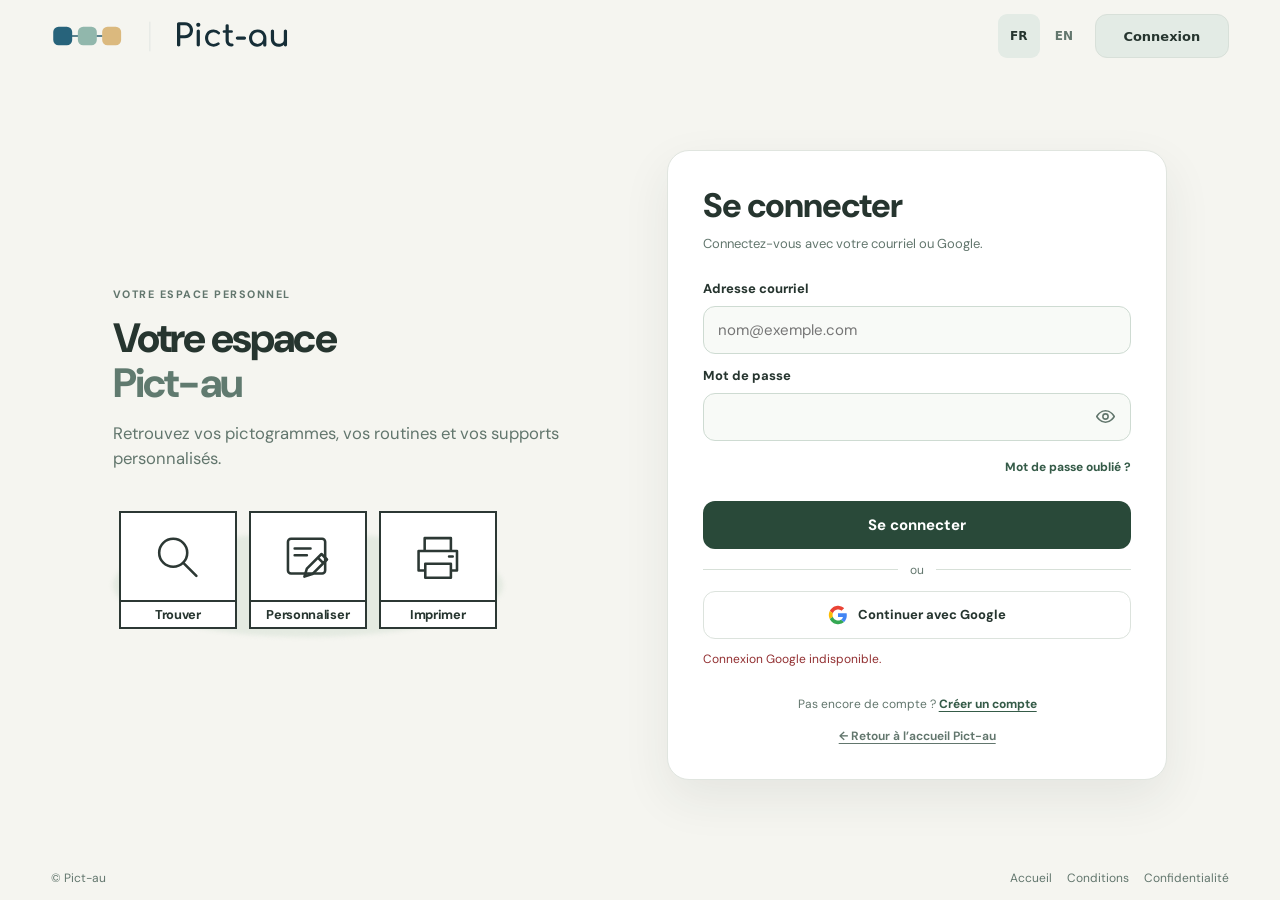
==== commit 3549fecb: "fix(site): restaurer l'intégralité du site validé, garder uniquement la refonte Banque" ====
--- a/app/index.html
+++ b/app/index.html
@@ -11,6 +11,9 @@
     <link href="https://fonts.googleapis.com/css2?family=DM+Sans:wght@400;500;600;700&family=Patrick+Hand&display=swap" rel="stylesheet" />
     <link rel="stylesheet" href="./src/styles.css" />
     <link rel="stylesheet" href="./src/landing.css" />
+    <link rel="stylesheet" href="./src/login-harmonized.css" />
+    <link rel="stylesheet" href="../branding/pictau-universal-header.css" />
+    <link rel="stylesheet" href="./src/auth-layout.css" />
   <meta name="pictau-site-app" content="true"></head>
   <body>
     <div id="app"></div>
--- a/app/src/styles.css
+++ b/app/src/styles.css
@@ -76,6 +76,17 @@
 .login-control{display:inline-flex;align-items:center;justify-content:center;gap:7px;border-radius:9px;border:1px solid #d5ddd5;background:#fff;color:#232923;min-height:40px;padding:8px 11px;font-weight:800;font-size:11px;white-space:nowrap}
 .login-google:hover:not(:disabled){background:#f2f4f1}
 .google-letter{display:grid;place-items:center;width:18px;height:18px;font-weight:900;font-size:16px;color:#3a6650}
+.google-mark{display:block;flex:none;width:20px;height:20px}
+.login-google{gap:11px;min-height:44px;border-color:#d9e2e8;background:#fff;color:#18374a;font-size:13px;font-weight:650;letter-spacing:0;transition:background-color .16s,border-color .16s,box-shadow .16s}
+.login-google:hover:not(:disabled){background:#f8fafc;border-color:#aec7d6;box-shadow:0 2px 10px #143e5612}
+.login-google:focus-visible{outline:3px solid #2c708f;outline-offset:3px}
+.login-google:disabled{opacity:.65;cursor:wait}
+.hosted-access-action .login-google{width:100%;min-height:48px;border-radius:12px;gap:12px;font-size:14px}
+.hosted-access-action .google-login-copy{display:inline}
+.hosted-access-action .google-login-short{display:none}
+@media(max-width:520px){.hosted-access-action .login-google{min-height:48px;padding:11px 14px}}
+
+
 .login-identity{display:flex;align-items:center;gap:7px;min-width:0}
 .login-username{color:#596459;max-width:134px;overflow:hidden;text-overflow:ellipsis;white-space:nowrap;font-size:11px}
 .login-signout{min-height:35px;padding:7px 9px}
@@ -113,6 +124,15 @@
 .admin-bank-controls .control{min-width:0}
 .admin-bank-controls input[type="search"],.admin-bank-controls select{width:100%;min-width:0;min-height:42px;border:1px solid #dce7ec;border-radius:9px;background:#fff;color:#2b404b;padding:0 11px;font-size:12px}
 .admin-bank-controls label{font-size:11px;font-weight:700;color:#586b76}
+.admin-draft-review-tools{display:flex;align-items:center;flex-wrap:wrap;gap:10px;
+  margin:12px 0;padding:12px 14px;border:1px solid #d8e3d9;border-radius:12px;background:#f6faf6}
+.admin-draft-review-tools p{flex:1 1 240px;font-size:13px;margin:0;color:#294939}
+.admin-draft-review-tools button{min-height:44px}
+.admin-draft-review-next{padding:12px 14px;margin:14px 0;border-left:4px solid #294939;
+  background:#f6faf6;border-radius:8px}
+.admin-draft-review-next p{margin:0 0 8px;line-height:1.5;font-size:14px}
+.admin-draft-review-next button{min-height:44px}
+@media(max-width:520px){.admin-draft-review-tools button{flex:1 1 100%}}
 .admin-bank-summary{font-size:12px;line-height:1.5;color:#647d8b;margin:0 0 15px;overflow-wrap:anywhere}
 .admin-preview-technical{font-size:13px;font-weight:750;color:#294b5f;text-align:center;margin:13px 0 5px}
 .admin-preview-advisory{font-size:11px;color:#6b7d84;line-height:1.55;text-align:center;margin:0}
@@ -1577,3 +1597,360 @@
   .pa-bank-results .admin-bank-controls{grid-template-columns:1fr}
   .pa-bank-results .admin-bank-view-controls .btn{font-size:10px}
 }
+
+/* PICT-AU login design 4 — isolated to hosted login, preserving other client/admin pages. */
+@media screen {
+ .hosted-access-v4{--login-blue:#28617c;--login-ink:#192f39;--login-line:#cadce6;background:linear-gradient(180deg,#e9f4f8,#e2f0f6);color:var(--login-ink)}
+ .hosted-access-v4 .hosted-access-header{background:transparent;border:0;padding:14px 18px 6px}
+ .hosted-access-v4 .hosted-access-main{display:flex;flex-direction:column;align-items:center;justify-content:flex-start;padding:8px 0 0;min-height:0;gap:0}
+ .hosted-access-v4 .hosted-access-art{display:flex;align-items:center;justify-content:center;gap:8px;margin:2px auto 9px}
+ .hosted-access-v4 .hosted-access-art>span{width:43px;height:43px;border-radius:10px;border:1px solid #9bb8c7;background:#fff;display:grid;place-items:center;color:#28617c}
+ .hosted-access-v4 .hosted-access-art svg{width:26px;height:26px}
+ .hosted-access-v4 .hosted-access-welcome{text-align:center;margin:0 auto 13px;padding:0 10px}
+ .hosted-access-v4 .hosted-access-eyebrow{font-size:9px;letter-spacing:.2em;color:#718f9e;margin:0 0 5px}
+ .hosted-access-v4 .hosted-access-welcome h2{font-size:clamp(23px,6vw,30px);line-height:1.1;margin:0 0 7px;letter-spacing:-.03em}
+ .hosted-access-v4 .hosted-access-welcome p{color:#66818e;font-size:12px;line-height:1.3;margin:0}
+ .hosted-access-v4 .hosted-access-panel{margin-top:auto;flex:1;width:100%;max-width:520px;border-radius:30px 30px 0 0;padding:20px clamp(20px,7vw,35px) max(10px,env(safe-area-inset-bottom));background:#fff;border:0;box-shadow:0 -8px 30px #235c7414;text-align:left}
+ .hosted-access-v4 .hosted-access-panel h1{text-align:center;color:var(--login-ink);font-size:clamp(21px,5vw,25px);margin:0 0 6px;letter-spacing:-.03em}
+ .hosted-access-v4 .hosted-access-panel .hosted-access-intro{text-align:center;font-size:12px;line-height:1.35;margin:0 0 12px;color:#698492}
+ .hosted-access-v4 .hosted-email-form{gap:5px}
+ .hosted-access-v4 .hosted-email-form label{font-size:12px;color:#385766;margin:0}
+ .hosted-access-v4 .hosted-email-form input{height:42px;min-height:42px;padding:8px 12px;background:#f8fbfc;border-color:var(--login-line);font-size:14px}
+ .hosted-access-v4 .hosted-password-wrap{position:relative}
+ .hosted-access-v4 .hosted-password-wrap input{padding-right:52px}
+ .hosted-access-v4 .hosted-password-toggle{position:absolute;right:3px;top:1px;min-height:40px;min-width:42px;border:0;background:transparent;color:#557989;display:grid;place-items:center;cursor:pointer}
+ .hosted-access-v4 .hosted-password-toggle svg{width:20px;height:20px}
+ .hosted-access-v4 .hosted-access-link{border:0;background:transparent;color:var(--login-blue);font-size:12px;font-weight:700;cursor:pointer;min-height:32px;padding:5px 0}
+ .hosted-access-v4 .hosted-forgot{justify-self:end}
+ .hosted-access-v4 .hosted-access-submit{background:var(--login-blue);color:#fff;border:0;border-radius:12px;min-height:43px;margin:0!important;font:700 14px "DM Sans",system-ui,sans-serif;cursor:pointer}
+ .hosted-access-v4 .hosted-auth-divider{margin:10px 0}
+ .hosted-access-v4 .hosted-access-action{margin:0 0 9px}
+ .hosted-access-v4 .hosted-access-action .login-google{width:100%;min-height:43px;padding:8px 12px;justify-content:center}
+ .hosted-access-v4 .hosted-signup{text-align:center!important;font-size:12px!important;margin:8px 0!important;line-height:1.5!important}
+ .hosted-access-v4 .hosted-signup a{color:var(--login-blue);font-weight:700}
+ .hosted-access-v4 .hosted-access-back{display:block;text-align:center;font-size:11px;color:#6b8793;margin:7px 0 0}
+ .hosted-access-v4 .hosted-return-login{display:block;margin:14px auto}
+ .hosted-access-v4 .hosted-access-error{font-size:12px!important;line-height:1.3!important;margin:6px 0!important}
+ .hosted-access-v4 button:focus-visible,.hosted-access-v4 a:focus-visible{outline:3px solid #4d9fc3;outline-offset:3px}
+ .hosted-access-v4 button:disabled{opacity:.6;cursor:wait}
+}
+@media screen and (min-width:781px){
+ .hosted-access-v4 .hosted-access-panel{border-radius:26px;flex:unset;margin:0 auto 30px;box-shadow:0 16px 35px #235c7418}
+ .hosted-access-v4 .hosted-access-main{justify-content:center}
+}
+@media screen and (max-height:660px) and (max-width:780px){
+ .hosted-access-v4 .hosted-access-header{padding-top:5px;padding-bottom:0}
+ .hosted-access-v4 .hosted-access-main{padding-top:0}
+ .hosted-access-v4 .hosted-access-art{margin:0 auto 4px}
+ .hosted-access-v4 .hosted-access-art>span{width:32px;height:32px}
+ .hosted-access-v4 .hosted-access-art svg{width:20px;height:20px}
+ .hosted-access-v4 .hosted-access-welcome{margin-bottom:6px}
+ .hosted-access-v4 .hosted-access-welcome h2{font-size:20px;margin-bottom:2px}
+ .hosted-access-v4 .hosted-access-welcome p{font-size:10px}
+ .hosted-access-v4 .hosted-access-panel{padding-top:12px}
+ .hosted-access-v4 .hosted-access-panel .hosted-access-intro{margin-bottom:7px}
+ .hosted-access-v4 .hosted-email-form{gap:3px}
+ .hosted-access-v4 .hosted-email-form input{height:38px;min-height:38px}
+ .hosted-access-v4 .hosted-password-toggle{min-height:37px}
+ .hosted-access-v4 .hosted-access-submit,.hosted-access-v4 .hosted-access-action .login-google{min-height:40px}
+ .hosted-access-v4 .hosted-auth-divider{margin:6px 0}
+ .hosted-access-v4 .hosted-signup{margin:4px 0!important}
+}
+
+/* Connexion Design 4 : avertissement clavier physique, discret sur tous écrans. */
+.hosted-access-v4 .hosted-caps-hint{margin:0;color:#80521b;background:#fff6e3;border:1px solid #ebd9b0;border-radius:9px;padding:7px 10px;font-size:12px;line-height:1.4}
+.hosted-access-v4 .hosted-caps-hint[hidden]{display:none}
+
+/* Mes brouillons : recherche utilisable au clavier, au tactile et en format réduit. */
+.pa-drafts-filter{display:grid;grid-template-columns:minmax(0,2fr) repeat(2,minmax(0,1fr)) auto auto;
+  align-items:end;gap:12px;margin:18px 0}
+.pa-drafts-filter .control{min-width:0}
+.pa-drafts-filter label{display:block;margin-bottom:6px;font-size:14px;font-weight:600}
+.pa-drafts-filter input,.pa-drafts-filter select{width:100%;min-height:44px}
+.pa-drafts-filter>.btn{min-height:44px;white-space:nowrap}
+@media(max-width:900px){
+  .pa-drafts-filter{grid-template-columns:repeat(2,minmax(0,1fr))}
+}
+@media(max-width:480px){
+  .pa-drafts-filter{grid-template-columns:minmax(0,1fr);gap:10px}
+  .pa-drafts-filter>.btn{width:100%}
+}
+@media print{.pa-drafts-filter{display:none!important}}
+
+
+/* Sélection multi-pages du vrai catalogue : même repère noir/blanc que Mes pictogrammes utilisés. */
+  .pa-catalog-bulk-choice{display:flex;align-items:center;justify-content:center;gap:8px;
+    width:100%;min-height:44px;margin-top:12px;padding:8px 12px;background:#fff;
+    color:#111;border:1px solid #888;border-radius:11px;font-weight:750;font-size:13px;cursor:pointer}
+  .pa-catalog-bulk-choice[aria-pressed="true"]{background:#111;color:#fff;border-color:#111}
+  .pa-catalog-bulk-choice svg{width:17px;height:17px;flex:none}
+  .pa-catalog-bulk-choice:focus-visible,.pa-catalog-bulk-actions button:focus-visible{
+    outline:3px solid #555;outline-offset:3px}
+  .pa-catalog-bulk-choice:disabled{opacity:.5;cursor:not-allowed}
+  .pa-catalog-bulk-review{margin-block:12px 18px}
+  .pa-catalog-ordered-selection{display:grid;grid-template-columns:repeat(auto-fit,minmax(min(100%,320px),1fr));gap:8px}
+  .pa-catalog-ordered-selection .pa-catalog-order-item{display:flex;align-items:center;justify-content:space-between;
+    gap:8px;min-width:0;max-width:none;padding:6px 8px;border-radius:12px;background:#fff;border:1px solid #d3d3d3}
+  .pa-catalog-choice-title{font-size:13px;font-weight:700;min-width:0;flex:1;overflow-wrap:anywhere}
+  .pa-catalog-choice-controls{display:flex;gap:3px;flex:none;align-items:center}
+  .pa-catalog-ordered-selection .pa-catalog-choice-controls button{
+    width:44px;height:44px;min-width:44px;min-height:44px;padding:0;
+    display:inline-flex;align-items:center;justify-content:center;border:1px solid #aaa;
+    border-radius:10px;background:#fff;font-size:21px;line-height:1;color:#1d1d1d}
+  .pa-catalog-ordered-selection .pa-catalog-choice-controls button:disabled{opacity:.35;cursor:not-allowed}
+  .pa-catalog-ordered-selection .pa-catalog-choice-controls button:focus-visible{outline:3px solid #555;outline-offset:2px}
+
+
+  .pa-catalog-bulk-actions{display:flex;flex-wrap:wrap;gap:9px;margin-top:14px}
+  .pa-catalog-bulk-actions button{min-height:44px;white-space:normal}
+  @media(max-width:599px){
+    .pa-catalog-bulk-actions{display:grid;grid-template-columns:1fr;gap:8px}
+    .pa-catalog-bulk-actions button{width:100%}
+  }
+
+/* Action de sélection de la page officielle, avant la grille du catalogue. */
+.pa-catalog-page-select{display:flex;align-items:center;flex-wrap:wrap;gap:8px 14px;
+  margin:16px 0;padding:10px 0;border-top:1px solid #e5e5e5}
+.pa-catalog-page-select .btn{display:inline-flex;align-items:center;gap:8px;min-height:44px;
+  max-width:100%;white-space:normal;text-align:left}
+.pa-catalog-page-select .btn svg{width:17px;height:17px;flex:none}
+.pa-catalog-page-select .btn:focus-visible{outline:3px solid #555;outline-offset:3px}
+.pa-catalog-page-select>span{font-size:12px;line-height:1.4;color:#505050}
+@media(max-width:599px){
+  .pa-catalog-page-select .btn{width:100%;justify-content:center}
+}
+
+
+/* Parcours d'approbation des vraies images privées depuis l'accueil Super Admin. */
+.admin-review-shortcut{margin:18px 0;padding:18px;border:1px solid #bfcfc4;border-radius:14px;
+  background:#f4f7f2;color:#1f3028}
+.admin-review-shortcut h2{font-size:clamp(17px,2vw,22px);margin:0 0 8px;line-height:1.3}
+.admin-review-shortcut p{margin:0 0 12px;max-width:70ch;font-size:14px;line-height:1.5}
+.admin-review-shortcut .btn{display:inline-flex;align-items:center;gap:8px;min-height:44px;
+  white-space:normal;text-align:left}
+.admin-review-shortcut .btn svg{width:18px;height:18px;flex:none}
+.admin-review-shortcut .btn:focus-visible,
+.admin-surface-head [data-action="admin-review-next"]:focus-visible{
+  outline:3px solid #385a49;outline-offset:3px}
+.admin-surface-head [data-action="admin-review-next"]{min-height:44px;white-space:normal}
+@media(max-width:620px){
+  .admin-review-shortcut{padding:14px}
+  .admin-review-shortcut .btn{width:100%;justify-content:center}
+  .admin-surface-head [data-action="admin-review-next"]{width:100%}
+}
+
+/* Publication d'un vrai PNG : accusé affiché même après fermeture du panneau
+   privé; le lien mène à la banque publique, pas à une URL Storage exposée. */
+.admin-publish-confirmation{padding:14px 16px;margin:12px 0 16px;border:1px solid #9bb4a5;
+  background:#f1f6f1;color:#213a2e;border-radius:12px;display:flex;flex-wrap:wrap;
+  gap:12px;align-items:center;justify-content:space-between}
+.admin-publish-confirmation p{margin:0;line-height:1.45;font-weight:650}
+.admin-publish-confirmation button{min-height:44px;display:inline-flex;align-items:center;gap:7px}
+.admin-publish-confirmation button:focus-visible{outline:3px solid #395f4b;outline-offset:3px}
+@media(max-width:620px){.admin-publish-confirmation button{width:100%;justify-content:center}}
+
+/* Épreuve non publiante : un PDF de contrôle local pour le Super Admin. */
+.admin-private-proof{display:flex;flex-direction:column;align-items:flex-start;gap:10px;
+  border:1px solid #b9c5bb;border-radius:12px;background:#f6f8f4;padding:14px;margin:16px 0}
+.admin-private-proof>p{margin:0;line-height:1.5;font-size:13px;max-width:66ch}
+.admin-private-proof .btn{min-height:44px;max-width:100%;white-space:normal;display:inline-flex;
+  gap:8px;align-items:center;text-align:left}
+.admin-private-proof .btn:focus-visible{outline:3px solid #355942;outline-offset:3px}
+@media(max-width:599px){.admin-private-proof{align-items:stretch}
+  .admin-private-proof .btn{width:100%;justify-content:center}}
+
+/* Un geste : choisir un pictogramme officiel et ouvrir le vrai tableau. */
+.pa-catalog-add .pa-catalog-open-board{
+  grid-column:1 / -1;background:#161b19;color:#fff;border-color:#161b19;
+  font-size:12px;min-height:44px;line-height:1.35;white-space:normal}
+.pa-catalog-add .pa-catalog-open-board:hover{background:#34463c;border-color:#34463c}
+.pa-catalog-add .pa-catalog-open-board:disabled{opacity:.46}
+.pa-catalog-add .pa-catalog-open-board:focus-visible,
+.pa-catalog-bulk-actions .pa-catalog-open-board:focus-visible{
+  outline:3px solid #536d5e;outline-offset:3px}
+.pa-catalog-bulk-actions .pa-catalog-open-board{min-height:44px}
+@media(max-width:599px){
+  .pa-catalog-add .pa-catalog-open-board{width:100%;text-align:center}
+  .pa-catalog-bulk-actions .pa-catalog-open-board{width:100%}
+}
+
+/* La banque client sans publication propose un chemin vers les vraies
+   catégories et les demandes, jamais des exemples ou brouillons privés. */
+.pa-catalog-empty-actions{display:flex;flex-wrap:wrap;gap:10px;margin-top:14px}
+.pa-catalog-empty-actions .btn{display:inline-flex;align-items:center;gap:7px;min-height:44px;
+  max-width:100%;white-space:normal;text-align:center;justify-content:center}
+.pa-catalog-empty-actions .btn svg{width:17px;height:17px;flex:none}
+.pa-catalog-empty-actions .btn:focus-visible{outline:3px solid #555;outline-offset:3px}
+@media(max-width:599px){
+ .pa-catalog-empty-actions{flex-direction:column;align-items:stretch}
+ .pa-catalog-empty-actions .btn{width:100%}
+}
+
+/* En-tête client permanent ; la navigation métier est secondaire, pas dans la rangée de marque. */
+.pa-client-workspace .pa-client-header[data-pa-universal-header]{position:sticky;z-index:30;top:0;background:#fff;border-bottom:1px solid #e9edec}
+.pa-client-workspace .pa-client-secondary-nav{display:flex;justify-content:center;flex-wrap:wrap;width:100%;gap:0;padding:4px 15px;background:#fff;border-bottom:1px solid #ecefec}
+@media(max-width:980px){.pa-client-workspace .pa-client-secondary-nav{display:none}}
+@media print{.pa-client-workspace .pa-client-secondary-nav{display:none!important}}
+
+/* Bibliothèque cliente : tri FR/EN et réinitialisation accessibles, sans affecter les pages publiques gelées. */
+@media screen{
+  .pa-client-workspace .pa-catalog-sort-bar{display:flex;align-items:flex-end;flex-wrap:wrap;gap:12px;margin:14px 0}
+  .pa-client-workspace .pa-catalog-sort-bar>div{display:flex;flex-direction:column;gap:5px;flex:1;min-width:165px}
+  .pa-client-workspace .pa-catalog-sort-bar label{font-size:13px;font-weight:700}
+  .pa-client-workspace .pa-catalog-sort-bar select{min-height:44px;width:100%;padding:8px 12px;border:1px solid #c9d0c9;border-radius:11px;background:#fff;color:#182a20}
+  .pa-client-workspace .pa-catalog-clear{min-height:44px;white-space:normal;text-align:center}
+  .pa-client-workspace .pa-catalog-sort-bar :is(button,select):focus-visible{outline:3px solid #294939;outline-offset:2px}
+}
+@media screen and (max-width:599px){.pa-client-workspace .pa-catalog-sort-bar>div,.pa-client-workspace .pa-catalog-clear{flex-basis:100%;width:100%}}
+
+/* L3 : gabarits nommés vrais Super Admin, pas de styles sur les trois pages gelées. */
+.admin-named-templates{margin:20px 0;padding:22px;border:1px solid #dfe6e2;border-radius:18px;background:#fff;max-width:100%;min-width:0}
+.admin-named-templates h2{font-size:1.35rem;margin:0 0 12px}
+.admin-named-template-fields{display:grid;grid-template-columns:minmax(0,2fr) repeat(2,minmax(0,1fr));gap:13px}
+.admin-named-template-fields>div{min-width:0;display:flex;flex-direction:column;gap:6px}
+.admin-named-template-fields label{font-size:13px;font-weight:700}
+.admin-named-template-fields input{width:100%;min-height:44px;border:1px solid #c9d5cb;border-radius:9px;padding:9px 12px;background:#fff;color:inherit}
+.admin-named-template-help{font-size:13px;color:#486254}
+.admin-named-template-live-warning{margin:12px 0;padding:12px 14px;border-left:4px solid #9a682c;
+  border-radius:8px;background:#fff8e8;color:#493922;font-size:14px;line-height:1.5}
+
+.admin-named-template-actions{display:flex;flex-wrap:wrap;gap:10px;margin:16px 0}
+.admin-named-template-actions button,.admin-named-template-list button{min-height:44px;border:1px solid #becbc4;border-radius:10px;padding:9px 12px;background:#fff;color:#243d31;font-weight:650}
+.admin-named-template-actions button:last-child{background:#294939;color:#fff}
+.admin-named-template-list{list-style:none;padding:0;margin:0;display:grid;gap:9px}
+.admin-named-template-list li{display:flex;align-items:center;gap:12px;flex-wrap:wrap;padding:10px;border:1px solid #e4eae6;border-radius:10px}
+.admin-named-template-list li button:first-child{flex:1;text-align:left;min-width:150px}
+.admin-named-template-list li span{font-size:13px}
+.admin-named-templates :is(button,input):focus-visible{outline:3px solid #294939;outline-offset:2px}
+@media(max-width:700px){.admin-named-template-fields{grid-template-columns:minmax(0,1fr)}.admin-named-templates{padding:15px}.admin-named-template-actions button{flex:1 1 140px}}
+
+/* L3: sélection de gabarits confirmés dans la fiche d'un pictogramme, scoped. */
+.pa-admin-template-choices,.pa-client-template-choices{margin:18px 0;padding:18px;border:1px solid #d9e3dc;border-radius:15px;background:#fff;min-width:0}
+.pa-admin-template-choices h3,.pa-client-template-choices h3{font-size:1.2rem;margin:0 0 10px}
+.pa-template-choice-grid{display:grid;grid-template-columns:repeat(auto-fill,minmax(min(100%,175px),1fr));gap:12px}
+.pa-template-choice{display:flex;flex-direction:column;gap:7px;min-width:0;padding:12px;border:1px solid #d3dfd7;border-radius:12px;background:#fafcfb;cursor:pointer}
+.pa-template-choice:has(input:checked){border-color:#294939;box-shadow:0 0 0 2px #29493929}
+.pa-template-choice>span:not(.pa-template-mini){overflow-wrap:anywhere;font-size:13px;font-weight:700}
+.pa-template-choice>small{font-size:12px;color:#516558}
+.pa-template-choice input{width:19px;height:19px;accent-color:#294939}
+.pa-template-mini{width:94px;min-height:94px;max-width:100%;align-self:center;display:flex;flex-direction:column;padding:4px;border:2px solid var(--template-edge,#000);background:#fff}
+.pa-template-mini.tall{min-height:123px}
+.pa-template-mini-inner{display:flex;flex:1;flex-direction:column;min-height:0}
+.pa-template-mini-art{display:flex;flex:1;min-height:55px;align-items:center;justify-content:center;overflow:hidden}
+.pa-template-mini-art img{width:100%;height:100%;object-fit:contain}
+.pa-template-mini-label{display:block;border-top:1px solid #333;text-align:center;font-size:11px;overflow-wrap:anywhere;padding-top:4px}
+.pa-template-choice-actions{display:flex;gap:10px;flex-wrap:wrap;margin:14px 0}
+.pa-template-choice-actions button,.pa-template-choice-recovery button{min-height:44px;padding:9px 14px;border-radius:10px;border:1px solid #294939;background:#fff;color:#294939;font-weight:700}
+.pa-template-choice-actions button:last-child{background:#294939;color:#fff}
+.pa-template-choice-recovery{padding:12px;background:#f8f3e7;border-radius:10px}
+.pa-template-choice-status,.pa-template-choice-help{font-size:13px;color:#375446}
+.pa-template-modal-backdrop{position:fixed;inset:0;z-index:1100;background:#102117a8;display:grid;place-items:center;padding:14px}
+.pa-template-dialog{max-width:750px;width:100%;max-height:calc(100dvh - 28px);overflow:auto;padding:20px;border-radius:16px;background:#fff}
+.pa-template-dialog>button{margin-left:auto;display:block;min-height:44px}
+.pa-admin-template-choices :is(input,button):focus-visible,.pa-template-dialog :is(input,button):focus-visible{outline:3px solid #294939;outline-offset:2px}
+@media(max-width:600px){.pa-admin-template-choices,.pa-client-template-choices{padding:12px}.pa-template-choice-grid{grid-template-columns:repeat(2,minmax(0,1fr))}.pa-template-modal-backdrop{padding:7px}.pa-template-dialog{padding:12px;max-height:calc(100dvh - 14px)}}
+@media(max-width:380px){.pa-template-choice-grid{grid-template-columns:minmax(0,1fr)}}
+
+
+/* L3 client : contour choisi uniquement pour le PDF de ce pictogramme. */
+.pa-client-border-controls{min-width:0;margin:16px 0;padding:14px;border:1px solid #bfcfc4;border-radius:12px;background:#f8faf8}
+.pa-client-border-controls legend{font-weight:750;padding:0 5px}
+.pa-client-border-toggle{display:flex;align-items:center;gap:10px;min-height:44px;cursor:pointer;font-weight:650}
+.pa-client-border-toggle input{width:22px;height:22px;accent-color:#294939}
+.pa-client-border-colors{display:grid;gap:9px;margin-top:12px}
+.pa-client-border-colors.is-disabled{opacity:.55}
+.pa-client-border-swatches{display:flex;gap:6px;flex-wrap:wrap;max-width:100%}
+.pa-client-border-swatch{width:44px;height:44px;border:2px solid #89958d;border-radius:10px;background:var(--pa-choice-swatch);box-shadow:inset 0 0 0 2px #fff;cursor:pointer}
+.pa-client-border-swatch[aria-pressed="true"]{outline:3px solid #294939;outline-offset:2px}
+.pa-client-border-swatch:focus-visible{outline:3px solid #84b0e9;outline-offset:3px}
+.pa-client-border-custom{display:flex;align-items:center;gap:12px;min-height:44px;font-weight:600;flex-wrap:wrap}
+.pa-client-border-custom input[type="color"]{width:72px;height:44px;min-width:72px;padding:2px;border:1px solid #7b9283;border-radius:8px;background:white}
+.pa-client-border-help{margin:12px 0 0;color:#516558;font-size:.9rem}
+@media(max-width:400px){.pa-client-border-controls{padding:10px}.pa-client-border-swatches{gap:6px}}
+
+/* Sans contour coloré, seul le cadre noir structurel de la case reste visible. */
+.pa-client-template-choices .pa-template-mini:not(.is-colored){border-color:#111}
+
+/* L3 : choix du format physique du PDF sans redimensionner les pictogrammes. */
+.pa-template-print-controls{display:grid;gap:10px;max-width:100%;margin-top:14px}
+.pa-template-print-controls label{font-weight:650;color:#293649}
+.pa-template-print-controls select{width:min(100%,320px);min-height:44px;padding:10px 12px;border:1px solid #788a83;border-radius:10px;background:#fff;color:#1c293b;font:inherit}
+.pa-template-print-controls select:focus-visible{outline:3px solid #84b0e9;outline-offset:2px}
+.pa-template-print-controls select:disabled{opacity:.65;cursor:not-allowed}
+.pa-template-print-controls .pa-template-print-note{margin:0;color:#516558;font-size:.92rem;line-height:1.45}
+.pa-template-print-controls .btn{justify-self:start;max-width:100%;white-space:normal}
+@media(max-width:599px){.pa-template-print-controls select,.pa-template-print-controls .btn{width:100%;justify-self:stretch}}
+
+/* Fiche client : vrai aperçu de placement des copies avant génération PDF.
+   Le schéma montre des cases neutres, jamais un faux pictogramme approuvé. */
+.pa-client-sheet-preview{display:flex;align-items:flex-start;gap:18px;flex-wrap:wrap;
+  padding:12px;border:1px solid #c4d6ca;border-radius:12px;background:#f7faf8;color:#294939}
+.pa-client-sheet-diagram{width:120px;min-height:154px;flex:0 0 120px;
+  display:grid;grid-template-columns:repeat(var(--pa-copy-columns),minmax(0,1fr));
+  grid-auto-rows:min-content;align-content:start;gap:3px;padding:11px 9px;
+  border:1px solid #a4b8ab;border-radius:4px;background:#fff;box-shadow:0 2px 6px #182d201a}
+.pa-client-sheet-diagram span{display:block;width:100%;aspect-ratio:var(--pa-copy-ratio);
+  border:1.5px solid #294939;border-radius:2px;background:#eef2ee}
+.pa-client-sheet-summary{flex:1 1 210px;min-width:0;font-size:.9rem;line-height:1.5}
+.pa-client-sheet-summary strong{display:block;font-weight:750}
+.pa-client-sheet-summary p{margin:4px 0}
+.pa-client-sheet-summary small{display:block;color:#53695b;line-height:1.45}
+.pa-template-print-error{color:#8b2632;font-weight:650}
+@media(max-width:420px){.pa-client-sheet-preview{gap:10px;padding:10px}
+  .pa-client-sheet-diagram{flex-basis:90px;width:90px;min-height:120px;padding:8px 6px}}
+
+/* Atelier privé : rotation non destructive de l'encre avant nouveau brouillon. */
+.admin-art-rotation{display:grid;gap:10px;margin:18px 0 0;padding:14px;border:1px solid #cbdad2;border-radius:12px;background:#f8faf8}
+.admin-art-rotation label{font-weight:700;color:#294939;font-size:14px}
+.admin-art-rotation output{font-variant-numeric:tabular-nums}
+.admin-art-rotation input[type="range"]{width:100%;min-height:44px;accent-color:#294939;cursor:grab}
+.admin-art-rotation input[type="range"]:focus-visible{outline:3px solid #84b0e9;outline-offset:3px}
+.admin-art-rotation input[type="range"]:disabled{cursor:not-allowed}
+.admin-art-rotation-actions{display:flex;gap:9px;flex-wrap:wrap}
+.admin-art-rotation-actions .btn{min-height:44px;white-space:normal}
+.admin-art-rotation p{margin:0;text-align:left;font-size:12px;line-height:1.55;color:#516558}
+@media(max-width:480px){.admin-art-rotation{padding:10px}.admin-art-rotation-actions .btn{flex:1 1 100%}}
+
+/* Banque privée : importation de lots réels de PNG sans publication. */
+.admin-batch-import{margin-top:22px;padding:18px;border:1px solid #cbdad2;border-radius:14px;background:#f7faf8;min-width:0}
+.admin-batch-import h3{font-size:17px;color:#294939;margin:0 0 9px}
+.admin-batch-import>p{font-size:13px;color:#506457;line-height:1.5}
+.admin-batch-import .admin-import-form{margin-top:13px}
+.admin-batch-list{margin:10px 0;padding:10px 10px 10px 30px;background:#fff;border:1px solid #d2ddd4;border-radius:10px;max-height:215px;overflow-y:auto;overflow-wrap:anywhere}
+.admin-batch-list li{padding:4px 0;font-size:13px;line-height:1.5}
+.admin-batch-list li span{font-weight:650;color:#294939}
+.admin-batch-import .admin-batch-list{grid-column:1/-1}
+.admin-batch-list li{display:grid;grid-template-columns:minmax(0,1fr) minmax(0,2fr);gap:12px;align-items:center}
+.admin-batch-list label{display:grid;gap:4px;min-width:0;font-weight:650;color:#294939}
+.admin-batch-list input[type="text"]{width:100%;min-width:0;min-height:44px;padding:9px 11px;border:1px solid #bdcfc4;border-radius:9px;background:#fff;color:#1f3528;font:inherit}
+.admin-batch-list input[type="text"]:focus-visible{outline:2px solid #1f3528;outline-offset:2px}
+@media(max-width:480px){.admin-batch-list li{grid-template-columns:minmax(0,1fr);gap:5px}}
+.admin-batch-import .admin-import-actions .btn{min-height:44px;white-space:normal}
+.admin-batch-note{border-top:1px solid #d2ddd4;padding-top:11px}
+@media(max-width:480px){.admin-batch-import{padding:12px}.admin-batch-import .admin-import-actions .btn{width:100%}}
+
+/* Comparaison privée de trois formats : le vrai PNG ne quitte pas le navigateur. */
+.admin-png-variant-grid{display:grid;grid-template-columns:repeat(auto-fit,minmax(min(100%,215px),1fr));gap:14px;align-items:stretch;min-width:0;margin:12px 0 16px}
+.admin-png-variant{min-width:0;margin:0;padding:12px;border:1px solid #d1ded4;border-radius:12px;background:#fff;display:flex;flex-direction:column;gap:10px}
+.admin-png-variant figcaption{font-size:13px;font-weight:750;color:#294939;line-height:1.45;min-height:2.4em}
+.admin-png-variant .admin-png-stage{flex:1;min-width:0;padding:12px 6px;align-items:center}
+.admin-png-variant .color-shell{flex-shrink:0}
+.admin-png-variant .admin-png-cell{max-width:none}
+@media(max-width:490px){.admin-png-variant-grid{grid-template-columns:minmax(0,1fr);gap:10px}.admin-png-variant{padding:10px}.admin-png-variant figcaption{min-height:0}}
+
+/* Super Admin — gestion limitée aux comptes explicitement marqués TEST. */
+.admin-test-clients{max-width:1100px;margin-inline:auto}
+.admin-test-create{display:grid;grid-template-columns:minmax(0,1.2fr) minmax(0,.8fr) auto;align-items:end;gap:14px;margin:22px 0}
+.admin-test-create .control{margin:0;min-width:0}
+.admin-test-create input,.admin-test-create select,.admin-test-row select{width:100%;min-height:44px}
+.admin-test-create .btn,.admin-test-row .btn{min-height:44px}
+.admin-test-list{display:grid;gap:10px;margin-top:16px}
+.admin-test-row{display:grid;grid-template-columns:minmax(0,1.6fr) minmax(0,1fr) auto;gap:16px;align-items:center;padding:14px;border:1px solid var(--line,#d9dfdc);border-radius:14px;background:#fff}
+.admin-test-identity{display:flex;flex-direction:column;gap:4px;min-width:0}
+.admin-test-identity small{overflow-wrap:anywhere}
+.admin-test-plan{display:grid;gap:5px;min-width:0}
+.admin-test-plan label{font-size:.83rem}
+.admin-test-note{font-size:.89rem;color:var(--muted,#617168);line-height:1.6}
+.admin-test-credentials{margin:16px 0;padding:16px;border:2px solid #46766f;border-radius:14px;background:#f2f8f6}
+.admin-test-credentials code{overflow-wrap:anywhere;user-select:all;line-height:1.8}
+@media(max-width:760px){.admin-test-create,.admin-test-row{grid-template-columns:minmax(0,1fr)}.admin-test-create .btn,.admin-test-row .btn{width:100%}}
--- a/app/src/login-harmonized.css
+++ b/app/src/login-harmonized.css
@@ -0,0 +1,283 @@
+/* Pict-au · Connexion E. Contrat d'harmonisation avec l'accueil / Design 5.
+   Portée exclusive : classe .hosted-access-v5, n'affecte ni l'admin ni le catalogue.
+   SVGs officiels directement réutilisés depuis la page d'accueil. */
+.hosted-access-v5{
+  --login-ink:#26352f;--login-muted:#62766d;--login-sage:#607a6f;--login-line:#d7e0d8;
+  --login-paper:#f5f5f0;--login-leaf:#e4eae1;--login-button:#294939;
+  min-height:100dvh;width:100%;display:flex;flex-direction:column;overflow:visible;
+  background:var(--login-paper);color:var(--login-ink);font-family:"DM Sans",system-ui,sans-serif
+}
+.hosted-access-v5 *{box-sizing:border-box}
+.hosted-access-v5 .hosted-access-header{
+  width:100%;max-width:1510px;margin:0 auto;min-height:72px;padding:0 clamp(20px,4vw,62px);
+  display:flex;justify-content:space-between;align-items:center;gap:12px;
+  border:0;background:transparent;flex:none
+}
+.hosted-access-v5 .hosted-access-brand{min-width:0;display:inline-flex;align-items:center;line-height:1}
+.hosted-access-v5 .hosted-access-brand picture{display:block}
+.hosted-access-v5 .hosted-access-brand .pictau-brand-img{display:block;width:clamp(170px,20vw,240px);height:auto;max-width:none}
+.hosted-access-v5 .lang-switch{display:flex;align-items:center;gap:12px}
+.hosted-access-v5 .lang-btn{
+  min-height:44px;min-width:40px;padding:6px;border:0;border-radius:9px;
+  background:transparent;color:var(--login-muted);font:750 12px system-ui,sans-serif;cursor:pointer
+}
+.hosted-access-v5 .lang-btn[aria-pressed=true]{background:#e3ebe5;color:var(--login-ink)}
+.hosted-access-v5 .hosted-access-main{
+  flex:1;min-width:0;width:100%;max-width:1510px;margin:0 auto;
+  display:grid;place-items:center;padding:26px clamp(20px,4vw,62px) 28px
+}
+.hosted-access-v5 .hosted-e-layout{
+  display:grid;grid-template-columns:minmax(0,1.06fr) minmax(0,.94fr);
+  align-items:center;gap:clamp(24px,4.8vw,88px);
+  width:100%;max-width:1180px;margin:auto;min-width:0
+}
+.hosted-access-v5 .hosted-e-intro{min-width:0;max-width:610px}
+.hosted-access-v5 .hosted-access-eyebrow{
+  color:var(--login-muted);font-size:clamp(10px,.84vw,12px);font-weight:750;
+  letter-spacing:.14em;text-transform:uppercase;margin:0 0 15px
+}
+.hosted-access-v5 .hosted-e-intro h2{
+  font-size:clamp(39px,5vw,68px);line-height:1.07;letter-spacing:-.045em;font-weight:800;
+  color:var(--login-ink);margin:0 0 16px
+}
+.hosted-access-v5 .hosted-e-intro h2 em{display:block;font-style:normal;color:var(--login-sage)}
+.hosted-access-v5 .hosted-e-intro>p{
+  color:var(--login-muted);font-size:clamp(15px,1.3vw,18px);line-height:1.45;
+  max-width:455px;margin:0 0 29px
+}
+.hosted-access-v5 .hosted-e-tiles{
+  position:relative;isolation:isolate;display:grid;grid-template-columns:repeat(3,minmax(0,1fr));
+  max-width:455px;gap:clamp(8px,1.5vw,18px);padding:12px 6px 16px
+}
+.hosted-access-v5 .hosted-e-tiles:before{
+  content:"";position:absolute;z-index:-1;inset:24% 0 4%;border-radius:50%;
+  background:var(--login-leaf);filter:blur(2px)
+}
+.hosted-access-v5 .hosted-e-tile{
+  min-width:0;width:100%;aspect-ratio:1;display:flex;flex-direction:column;overflow:hidden;
+  border:1px solid #dbe2dc;border-radius:13px;background:#fff;
+  padding:6px;color:var(--login-ink);box-shadow:0 12px 22px #243c301c
+}
+.hosted-access-v5 .hosted-e-art{
+  min-height:0;flex:1;display:grid;place-items:center;overflow:hidden;
+  border:2px solid #2c3834;border-bottom:0;color:#2c3834
+}
+.hosted-access-v5 .hosted-e-art svg{
+  width:64%;height:64%;max-height:95px;max-width:95px;display:block;
+  stroke:currentColor;fill:none
+}
+.hosted-access-v5 .hosted-e-tile-label{
+  flex:none;min-width:0;min-height:24%;display:grid;place-items:center;
+  border:2px solid #2c3834;border-top:2px solid #2c3834;
+  font-size:clamp(9px,1vw,13px);font-weight:750;letter-spacing:-.025em;line-height:1.1;
+  text-align:center;overflow-wrap:anywhere;padding:4px 1px
+}
+.hosted-access-v5 .hosted-access-panel{
+  min-width:0;width:100%;max-width:485px;margin:0;
+  background:#fff;border:1px solid #e0e5df;border-radius:22px;
+  padding:clamp(22px,3.2vw,35px);box-shadow:0 18px 48px #26352f14
+}
+.hosted-access-v5 .hosted-access-panel h1{
+  text-align:left;color:var(--login-ink);letter-spacing:-.035em;
+  font-size:clamp(25px,2.8vw,34px);line-height:1.15;margin:0 0 9px;font-weight:800
+}
+.hosted-access-v5 .hosted-access-intro{
+  color:var(--login-muted);font-size:13px;line-height:1.5;margin:0 0 22px
+}
+.hosted-access-v5 .hosted-email-form{display:grid;gap:9px}
+.hosted-access-v5 .hosted-email-form label{
+  color:var(--login-ink);font-size:13px;font-weight:750;margin:4px 0 0
+}
+.hosted-access-v5 .hosted-email-form input{
+  background:#f8faf7;border:1px solid #cedbd2;border-radius:12px;
+  color:var(--login-ink);font-size:15px;min-height:48px;height:48px;padding:11px 14px
+}
+.hosted-access-v5 .hosted-password-wrap{position:relative}
+.hosted-access-v5 .hosted-password-wrap input{padding-right:54px}
+.hosted-access-v5 .hosted-password-toggle{
+  position:absolute;right:4px;top:2px;display:grid;place-items:center;
+  border:0;background:transparent;color:var(--login-muted);min-width:44px;min-height:44px;cursor:pointer
+}
+.hosted-access-v5 .hosted-password-toggle svg{width:21px;height:21px}
+.hosted-access-v5 .hosted-forgot{justify-self:end}
+.hosted-access-v5 .hosted-access-link{
+  background:transparent;border:0;color:#355b48;font:750 12px "DM Sans",system-ui,sans-serif;
+  cursor:pointer;min-height:34px;padding:5px 0
+}
+.hosted-access-v5 .hosted-access-submit{
+  width:100%;margin:8px 0 0!important;border:0;border-radius:12px;
+  min-height:48px;background:var(--login-button);color:#fff;
+  font:750 15px "DM Sans",system-ui,sans-serif;cursor:pointer
+}
+.hosted-access-v5 .hosted-access-submit:hover:not(:disabled){background:#203f30}
+.hosted-access-v5 .hosted-auth-divider{display:flex;align-items:center;gap:12px;margin:13px 0;color:var(--login-muted);font-size:12px}
+.hosted-access-v5 .hosted-auth-divider:before,.hosted-access-v5 .hosted-auth-divider:after{background:var(--login-line)}
+.hosted-access-v5 .hosted-access-action{margin:0}
+.hosted-access-v5 .hosted-access-action .login-google{
+  display:flex;width:100%;min-height:48px;justify-content:center;gap:10px;
+  border:1px solid #dce3dd;border-radius:12px;background:#fff;color:var(--login-ink);
+  font-size:13px;font-weight:750
+}
+.hosted-access-v5 .hosted-access-action .login-google:hover:not(:disabled){background:#f8faf7;border-color:#a9b9ad}
+.hosted-access-v5 .hosted-signup{font-size:12px;text-align:center;margin:15px 0 0;line-height:1.5;color:var(--login-muted)}
+.hosted-access-v5 .hosted-signup a{color:#355b48;font-weight:750;text-underline-offset:3px}
+.hosted-access-v5 .hosted-access-back{display:block;text-align:center;margin:15px 0 0;font-size:12px;color:var(--login-muted)}
+.hosted-access-v5 .hosted-access-error{color:#922f31;font-size:12px;line-height:1.4;margin:12px 0}
+.hosted-access-v5 .hosted-email-success{color:#286d4a;font-size:12px}
+.hosted-access-v5 .hosted-caps-hint{color:#80521b;background:#fff6e3;border:1px solid #ebd9b0;border-radius:9px;padding:7px 10px;font-size:12px}
+.hosted-access-v5 .hosted-caps-hint[hidden]{display:none}
+.hosted-access-v5 .hosted-access-status{font-size:12px;color:var(--login-muted)}
+.hosted-access-v5 .hosted-e-footer{
+  width:100%;max-width:1510px;margin:0 auto;padding:10px clamp(20px,4vw,62px) 14px;
+  display:flex;align-items:center;justify-content:space-between;gap:10px;
+  color:var(--login-muted);font-size:12px
+}
+.hosted-access-v5 .hosted-e-footer nav{display:flex;flex-wrap:wrap;justify-content:flex-end;gap:15px}
+.hosted-access-v5 .hosted-e-footer a{color:inherit;text-decoration:none}
+.hosted-access-v5 .hosted-e-footer a:hover{text-decoration:underline}
+.hosted-access-v5 button:focus-visible,.hosted-access-v5 a:focus-visible,
+.hosted-access-v5 input:focus-visible{outline:3px solid #345a75;outline-offset:3px}
+.hosted-access-v5 button:disabled{opacity:.6;cursor:wait}
+@media(max-width:860px){
+ .hosted-access-v5 .hosted-e-layout{grid-template-columns:1fr;max-width:590px;gap:22px}
+ .hosted-access-v5 .hosted-e-intro{text-align:center;max-width:none}
+ .hosted-access-v5 .hosted-e-intro h2{font-size:clamp(31px,5vw,46px);margin-bottom:8px}
+ .hosted-access-v5 .hosted-e-intro h2 em{display:inline}
+ .hosted-access-v5 .hosted-e-intro>p{max-width:540px;margin:0 auto 8px;font-size:14px}
+ .hosted-access-v5 .hosted-e-tiles{max-width:330px;margin:auto;padding:5px 3px 8px}
+ .hosted-access-v5 .hosted-access-panel{max-width:590px}
+}
+@media(max-width:680px){
+ .hosted-access-v5 .hosted-access-header{padding:0 15px;min-height:69px}
+ .hosted-access-v5 .hosted-access-brand .pictau-brand-img{width:clamp(99px,30vw,135px)}
+ .hosted-access-v5 .lang-switch{gap:4px}
+ .hosted-access-v5 .lang-btn{min-width:38px;min-height:44px;font-size:11px;padding:5px 2px}
+ .hosted-access-v5 .hosted-access-main{padding:10px 15px 18px;place-items:start center}
+ .hosted-access-v5 .hosted-e-layout{gap:15px}
+ .hosted-access-v5 .hosted-access-eyebrow{font-size:10px;letter-spacing:.1em;margin-bottom:7px}
+ .hosted-access-v5 .hosted-e-intro h2{font-size:clamp(28px,8vw,38px);line-height:1.14}
+ .hosted-access-v5 .hosted-e-intro>p{font-size:12px;line-height:1.35;max-width:340px}
+ .hosted-access-v5 .hosted-e-tiles{max-width:310px}
+ .hosted-access-v5 .hosted-access-panel{padding:22px clamp(18px,5vw,26px);border-radius:20px}
+ .hosted-access-v5 .hosted-e-footer{padding:13px 15px 20px;align-items:flex-start;font-size:11px}
+ .hosted-access-v5 .hosted-e-footer nav{gap:10px}
+}
+@media(max-width:360px){
+ .hosted-access-v5 .hosted-e-tiles{max-width:274px;gap:7px}
+ .hosted-access-v5 .hosted-e-tile{padding:4px;border-radius:9px}
+ .hosted-access-v5 .hosted-e-art{border-width:1.6px}
+ .hosted-access-v5 .hosted-e-tile-label{border-width:1.6px;font-size:9px}
+ .hosted-access-v5 .hosted-access-panel{padding:18px 15px}
+}
+@media(max-height:640px) and (max-width:860px){
+ .hosted-access-v5 .hosted-access-main{padding-top:6px}
+ .hosted-access-v5 .hosted-e-intro>p{margin-bottom:4px}
+ .hosted-access-v5 .hosted-e-tiles{max-width:245px}
+ .hosted-access-v5 .hosted-e-layout{gap:12px}
+}
+@media(prefers-reduced-motion:reduce){
+ .hosted-access-v5 *{transition:none!important;animation:none!important}
+}
+
+/* Affichage cohérent pendant connexion, réinitialisation et vérification de rôle. */
+.hosted-access-v5 .hosted-access-header[data-pa-universal-header]{background:transparent}
+
+
+/* Connexion E — mobile réellement sur UNE vue au repos.
+   Réduction du décor seulement; email, password, Google, reset et création
+   restent visibles, tappables et accessibles. Aucune coupure de scroll pour
+   clavier virtuel, zoom ou messages d'erreur. */
+@media(max-width:680px){
+ .hosted-access-v5 .hosted-access-main{
+   min-height:0;flex:1 0 auto;display:flex;align-items:center;
+   justify-content:center;padding:3px 15px 4px;
+ }
+ .hosted-access-v5 .hosted-e-layout{gap:5px;max-width:440px}
+ .hosted-access-v5 .hosted-e-intro{text-align:center}
+ .hosted-access-v5 .hosted-access-eyebrow{display:none}
+ .hosted-access-v5 .hosted-e-intro h2{
+   font-size:clamp(20px,5.7vw,25px);line-height:1.12;
+   margin:0;letter-spacing:-.035em
+ }
+ .hosted-access-v5 .hosted-e-intro>p{display:none}
+ .hosted-access-v5 .hosted-e-tiles{
+   width:100%;max-width:225px;gap:7px;padding:3px 2px 3px;
+   margin:3px auto 0;
+ }
+ .hosted-access-v5 .hosted-e-tile{
+   border-radius:9px;padding:3px;
+   box-shadow:0 4px 10px #243c3014
+ }
+ .hosted-access-v5 .hosted-e-art{border-width:1.5px}
+ .hosted-access-v5 .hosted-e-art svg{max-width:46px;max-height:46px}
+ .hosted-access-v5 .hosted-e-tile-label{
+   min-height:24%;font-size:9px;line-height:1;letter-spacing:-.03em;
+   padding:2px 1px;border-width:1.5px
+ }
+ .hosted-access-v5 .hosted-access-panel{
+   max-width:440px;border-radius:16px;padding:13px 17px;
+   box-shadow:0 8px 22px #26352f0e
+ }
+ .hosted-access-v5 .hosted-access-panel h1{
+   font-size:23px;line-height:1.12;margin:0 0 5px
+ }
+ .hosted-access-v5 .hosted-access-intro{display:none}
+ .hosted-access-v5 .hosted-email-form{gap:4px}
+ .hosted-access-v5 .hosted-email-form label{
+   font-size:12px;line-height:1.15;margin:3px 0 0
+ }
+ .hosted-access-v5 .hosted-email-form input{
+   height:44px;min-height:44px;padding:8px 12px;
+   border-radius:10px;font-size:14px
+ }
+ .hosted-access-v5 .hosted-password-toggle{
+   top:0;right:1px;min-height:44px;min-width:44px
+ }
+ .hosted-access-v5 .hosted-access-link{
+   min-height:29px;padding:4px 0;font-size:12px
+ }
+ .hosted-access-v5 .hosted-access-submit{
+   min-height:44px;height:44px;margin:3px 0 0!important;
+   border-radius:10px;font-size:14px
+ }
+ .hosted-access-v5 .hosted-auth-divider{margin:5px 0;line-height:1.1}
+ .hosted-access-v5 .hosted-access-action .login-google{
+   min-height:44px;padding:6px 10px;font-size:12px;border-radius:10px
+ }
+ .hosted-access-v5 .hosted-signup{
+   font-size:12px;line-height:1.35;margin:7px 0 0
+ }
+ .hosted-access-v5 .hosted-access-back,.hosted-access-v5 .hosted-e-footer{display:none}
+ .hosted-access-v5 .hosted-access-error,
+ .hosted-access-v5 .hosted-email-success{
+   font-size:12px;line-height:1.3;margin:5px 0
+ }
+}
+@media(max-width:680px) and (max-height:650px){
+ .hosted-access-v5 .hosted-e-tiles{max-width:198px;gap:5px}
+ .hosted-access-v5 .hosted-e-layout{gap:2px}
+ .hosted-access-v5 .hosted-access-panel{padding:10px 14px}
+ .hosted-access-v5 .hosted-access-panel h1{font-size:21px;margin-bottom:3px}
+ .hosted-access-v5 .hosted-email-form{gap:3px}
+ .hosted-access-v5 .hosted-email-form input{min-height:42px;height:42px}
+ .hosted-access-v5 .hosted-access-submit{min-height:42px;height:42px}
+ .hosted-access-v5 .hosted-auth-divider{margin:3px 0}
+ .hosted-access-v5 .hosted-signup{margin-top:4px}
+ .hosted-access-v5 .hosted-access-main{padding-top:2px;padding-bottom:3px}
+}
+@media(max-width:680px) and (max-height:540px){
+ /* Paysage, zoom et clavier : la priorité est le parcours, pas la décoration.
+    Le document continue à défiler normalement lorsqu'il dépasse la hauteur. */
+ .hosted-access-v5 .hosted-e-tiles{display:none}
+ .hosted-access-v5 .hosted-e-layout{gap:3px}
+ .hosted-access-v5 .hosted-e-intro h2{font-size:19px}
+}
+
+
+/* Harmonisation BOSS : identique à l'accueil et à l'inscription.
+   Pas de support blanc externe : le contour noir interne reste carré. */
+.hosted-access-v5 .hosted-e-tile{
+  padding:0;border:0;border-radius:0;background:transparent;box-shadow:none;
+}
+.hosted-access-v5 .hosted-e-art,
+.hosted-access-v5 .hosted-e-tile-label{background:#fff}
--- a/branding/pictau-universal-header.css
+++ b/branding/pictau-universal-header.css
@@ -0,0 +1,87 @@
+/* Contrat de marque Pict-au : trois carrés + lettrage + FR/EN + Connexion
+   sur UNE seule rangée. Ne jamais réserver une deuxième rangée au logo. */
+:is(.topbar,.signup-header,.info-header,.hosted-access-header,.pa-client-header)[data-pa-universal-header]{
+ display:flex;flex-direction:row;flex-wrap:nowrap;align-items:center;justify-content:space-between;
+ box-sizing:border-box;gap:8px;width:100%;height:72px;min-height:72px;
+ max-width:1510px;margin-left:auto;margin-right:auto;padding:0 clamp(20px,4vw,62px);
+}
+[data-pa-universal-header] :is(.pa-universal-logo-link,[data-pa-universal-logo]){display:inline-flex;flex:none;align-items:center;min-width:0;margin:0;padding:0;line-height:1;text-decoration:none}
+[data-pa-universal-header] :is(.pa-universal-logo-link,[data-pa-universal-logo]) picture{display:block;line-height:0}
+[data-pa-universal-header] :is(.pa-universal-logo-link,[data-pa-universal-logo]) .pictau-brand-img{display:block;width:clamp(170px,20vw,240px);height:auto;max-width:none}
+[data-pa-universal-header] .pa-universal-controls{display:flex;flex:none;align-items:center;justify-content:flex-end;flex-wrap:nowrap;white-space:nowrap;gap:10px;min-width:0}
+[data-pa-universal-header] .pa-universal-controls :is(.lang-switch,.home-lang,.signup-languages){display:flex;flex:none;align-items:center;gap:3px;background:transparent;border:0;padding:0}
+[data-pa-universal-header] .pa-universal-controls [data-lang]{display:inline-flex;flex:none;align-items:center;justify-content:center;min-width:40px;min-height:44px;padding:5px 3px;font:750 12px system-ui,sans-serif;border:0;border-radius:9px;background:transparent;color:#62766d}
+[data-pa-universal-header] .pa-universal-controls [data-lang][aria-pressed=true]{background:#e3ebe5;color:#26352f;box-shadow:none}
+[data-pa-universal-header] .pa-universal-controls :is(.login-link,.signup-login,.pa-universal-account,.pa-universal-current){display:inline-flex;align-items:center;justify-content:center;flex:none;box-sizing:border-box;min-height:44px;padding:8px 19px;border:1px solid #d8e0d9;border-radius:12px;background:#fff;color:#26352f;font:750 13px system-ui,sans-serif;text-decoration:none;white-space:nowrap}
+[data-pa-universal-header] .pa-universal-controls .pa-universal-account{cursor:pointer}
+[data-pa-universal-header] .pa-universal-controls .pa-universal-current{background:#e3ebe5}
+@media(max-width:750px){
+ :is(.topbar,.signup-header,.info-header,.hosted-access-header,.pa-client-header)[data-pa-universal-header]{height:60px;min-height:60px;padding:0 22px}
+ [data-pa-universal-header] :is(.pa-universal-logo-link,[data-pa-universal-logo]) .pictau-brand-img{width:170px}
+ [data-pa-universal-header] .pa-universal-controls{gap:7px}
+}
+@media(max-width:520px){
+ :is(.topbar,.signup-header,.info-header,.hosted-access-header,.pa-client-header)[data-pa-universal-header]{height:56px;min-height:56px;padding:0 15px;gap:6px}
+ [data-pa-universal-header] :is(.pa-universal-logo-link,[data-pa-universal-logo]) .pictau-brand-img{width:clamp(118px,37vw,154px)}
+ [data-pa-universal-header] .pa-universal-controls{gap:2px}
+ [data-pa-universal-header] .pa-universal-controls :is(.lang-switch,.home-lang,.signup-languages){gap:2px}
+ [data-pa-universal-header] .pa-universal-controls [data-lang]{min-width:34px;min-height:44px;padding:3px 0;font-size:11px}
+ [data-pa-universal-header] .pa-universal-controls :is(.login-link,.signup-login,.pa-universal-account,.pa-universal-current){min-height:44px;padding:7px 8px;font-size:11px;border-radius:10px}
+}
+@media(max-width:350px){
+ [data-pa-universal-header] :is(.pa-universal-logo-link,[data-pa-universal-logo]) .pictau-brand-img{width:118px}
+ [data-pa-universal-header] .pa-universal-controls [data-lang]{min-width:32px}
+ [data-pa-universal-header] .pa-universal-controls :is(.login-link,.signup-login,.pa-universal-account,.pa-universal-current){padding:6px 7px;font-size:10px}
+}
+
+/* L'accueil passe à une seule rangée : ne jamais conserver l'ancien en-tête 102px. */
+@media(max-width:520px){body[data-pictau-home-design="5"]{grid-template-rows:56px minmax(0,1fr) 36px}}
+
+/* L'inscription a déjà les mêmes marges externes que l'accueil : ne pas
+   ajouter une seconde fois le padding à l'intérieur de son en-tête. */
+.signup-header[data-pa-universal-header]{padding-left:0;padding-right:0}
+
+/* La grille d'inscription a son propre padding-top historique (6/14 px).
+   L'en-tête partagé doit commencer à la même coordonnée y que l'accueil. */
+.signup-page{padding-top:0}
+
+/* Les barres de défilement de l'inscription réduisent son conteneur de 15px.
+   Aligner le bord droit sur le viewport comme la vraie page d'accueil. */
+@media(min-width:751px){.signup-header[data-pa-universal-header]{width:min(92vw,1386px)}}
+
+
+/* BOSS / Harmonisation : contrat multilingue de dimensions IMMUTABLES.
+   FR, EN et Connexion/Sign in (ou Mon compte) occupent exactement les mêmes
+   emplacements en FR et EN sur toutes les pages, sans décaler le logo.
+   Un seul fichier partagé ; aucun réglage par page ou par langue. */
+[data-pa-universal-header]{
+ --pa-lang-slot:42px;
+ --pa-action-slot:134px;
+}
+[data-pa-universal-header] .pa-universal-controls [data-lang]{
+ box-sizing:border-box;
+ inline-size:var(--pa-lang-slot);
+ min-inline-size:var(--pa-lang-slot);
+ max-inline-size:var(--pa-lang-slot);
+ flex:0 0 var(--pa-lang-slot);
+ white-space:nowrap;
+}
+[data-pa-universal-header] .pa-universal-controls :is(.login-link,.signup-login,.pa-universal-account,.pa-universal-current){
+ box-sizing:border-box;
+ inline-size:var(--pa-action-slot);
+ min-inline-size:var(--pa-action-slot);
+ max-inline-size:var(--pa-action-slot);
+ flex:0 0 var(--pa-action-slot);
+ overflow:hidden;
+ text-overflow:ellipsis;
+ text-align:center;
+}
+@media(max-width:750px){
+ [data-pa-universal-header]{--pa-lang-slot:40px;--pa-action-slot:126px}
+}
+@media(max-width:520px){
+ [data-pa-universal-header]{--pa-lang-slot:34px;--pa-action-slot:clamp(90px,29vw,112px)}
+}
+@media(max-width:350px){
+ [data-pa-universal-header]{--pa-lang-slot:32px}
+}
--- a/app/src/auth-layout.css
+++ b/app/src/auth-layout.css
@@ -0,0 +1,108 @@
+/* Pict-au / BOSS Harmonisation — contrat commun des pages Connexion et Créer un compte.
+   Les cartes de droite sont identiques en mode deux colonnes, le panneau
+   visuel de gauche occupe le même gabarit. Pas de hauteur forcée sur mobile,
+   lors d'un zoom ou lorsqu'un formulaire affiche un message long. */
+:root{
+ --pa-auth-card-width:500px;
+ --pa-auth-card-min-height:620px;
+ --pa-auth-column-gap:clamp(28px,4.25vw,76px);
+}
+/* Les deux pages adoptent le MÊME seuil tablette. */
+@media(min-width:900px){
+ .signup-page{
+   grid-template-columns:minmax(0,1fr) minmax(0,1fr);
+   column-gap:var(--pa-auth-column-gap);
+ }
+ .signup-showcase{
+   width:min(100%,var(--pa-auth-card-width));
+   min-height:var(--pa-auth-card-min-height);
+   max-width:var(--pa-auth-card-width);
+   justify-self:end;
+   justify-content:center;
+   gap:clamp(16px,1.65vw,24px);
+ }
+ .signup-intro h1{
+   font-size:clamp(35px,3.2vw,48px);
+   line-height:1.09;
+   margin-bottom:11px;
+ }
+ .signup-intro>p:last-child{font-size:clamp(13px,1.1vw,16px)}
+ .signup-tiles{max-width:390px;width:100%;gap:12px;padding:12px 6px 14px}
+ .signup-plan{max-width:var(--pa-auth-card-width);width:100%}
+ .signup-form-card{
+   width:min(100%,var(--pa-auth-card-width));
+   max-width:var(--pa-auth-card-width);
+   min-height:var(--pa-auth-card-min-height);
+   justify-self:start;
+   display:flex;
+   flex-direction:column;
+   justify-content:center;
+ }
+ .hosted-access-v5 .hosted-access-main{
+   grid-template-columns:minmax(0,1fr);
+ }
+ .hosted-access-v5 .hosted-e-layout{
+   justify-self:stretch;
+   width:100%;
+   max-width:calc(var(--pa-auth-card-width) + var(--pa-auth-card-width) + var(--pa-auth-column-gap));
+   grid-template-columns:repeat(2,minmax(0,1fr));
+   justify-content:center;
+   align-items:center;
+   gap:var(--pa-auth-column-gap);
+ }
+ .hosted-access-v5 .hosted-e-intro{
+   width:100%;
+   max-width:var(--pa-auth-card-width);
+   min-height:var(--pa-auth-card-min-height);
+   display:flex;
+   flex-direction:column;
+   justify-content:center;
+ }
+ .hosted-access-v5 .hosted-e-intro h2{
+   font-size:clamp(35px,3.2vw,48px);
+   line-height:1.09;
+ }
+ .hosted-access-v5 .hosted-e-tiles{max-width:390px;width:100%;gap:12px;padding:12px 6px 14px}
+ .hosted-access-v5 .hosted-access-panel{
+   width:100%;
+   max-width:var(--pa-auth-card-width);
+   min-height:var(--pa-auth-card-min-height);
+   display:flex;
+   flex-direction:column;
+   justify-content:center;
+ }
+}
+/* Aux formats tablette, toutes les colonnes s'empilent; les cartes
+   suivent le contenu plutôt qu'une hauteur prévue pour l'ordinateur. */
+@media(min-width:681px) and (max-width:899px){
+ .hosted-access-v5 .hosted-e-layout{
+   grid-template-columns:minmax(0,1fr);
+   width:100%;
+   max-width:760px;
+   gap:20px;
+   justify-content:stretch;
+ }
+ .hosted-access-v5 .hosted-e-intro{
+   width:100%;
+   max-width:none;
+   min-height:0;
+   text-align:center;
+ }
+ .hosted-access-v5 .hosted-e-intro h2 em{display:inline}
+ .hosted-access-v5 .hosted-e-intro>p{max-width:560px;margin:0 auto 10px}
+ .hosted-access-v5 .hosted-e-tiles{margin:auto;max-width:330px}
+ .hosted-access-v5 .hosted-access-panel{
+   width:100%;
+   max-width:590px;
+   min-height:0;
+   margin:auto;
+ }
+ .signup-showcase,.signup-form-card{min-height:0}
+}
+/* Conserver les règles d'un seul écran de la connexion et de l'inscription :
+   aucun formulaire n'est écrasé pour reproduire la hauteur desktop. */
+@media(max-width:680px){
+ .hosted-access-v5 .hosted-e-intro,
+ .hosted-access-v5 .hosted-access-panel,
+ .signup-showcase,.signup-form-card{min-height:0}
+}
